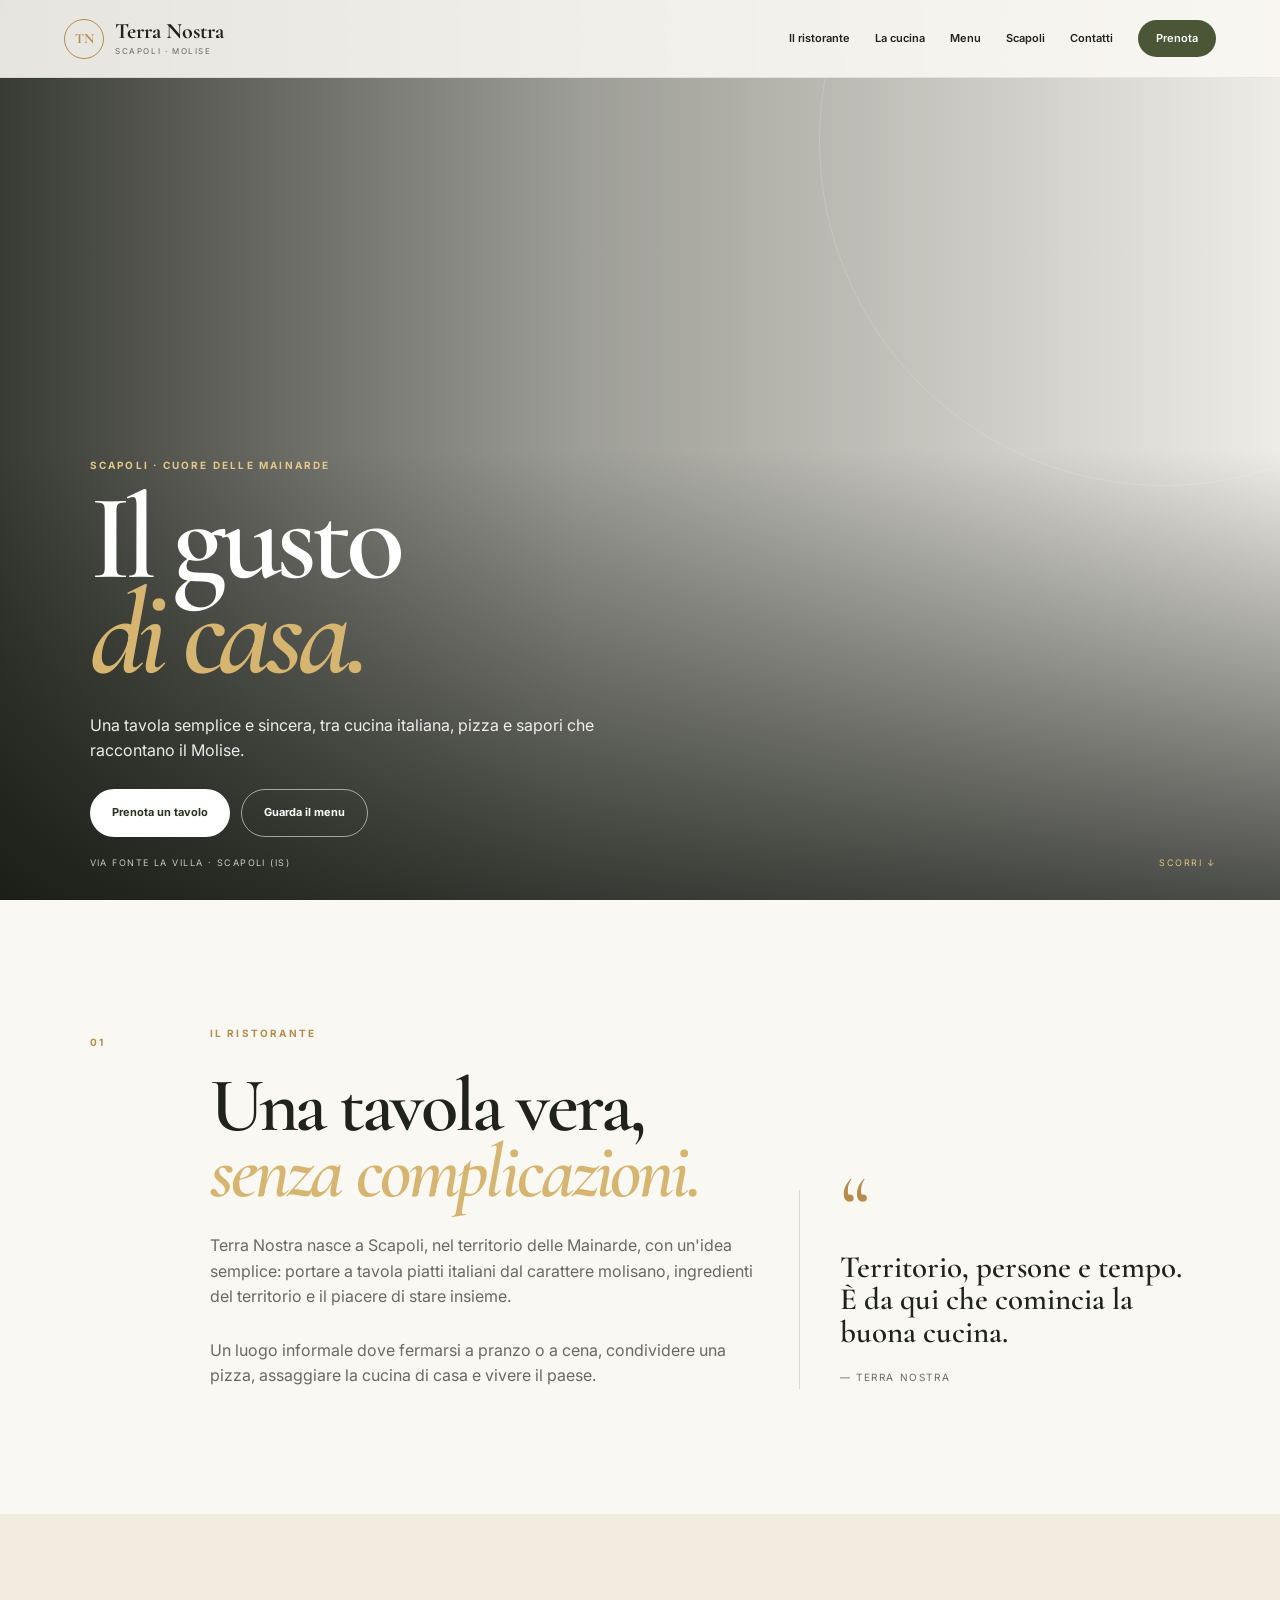
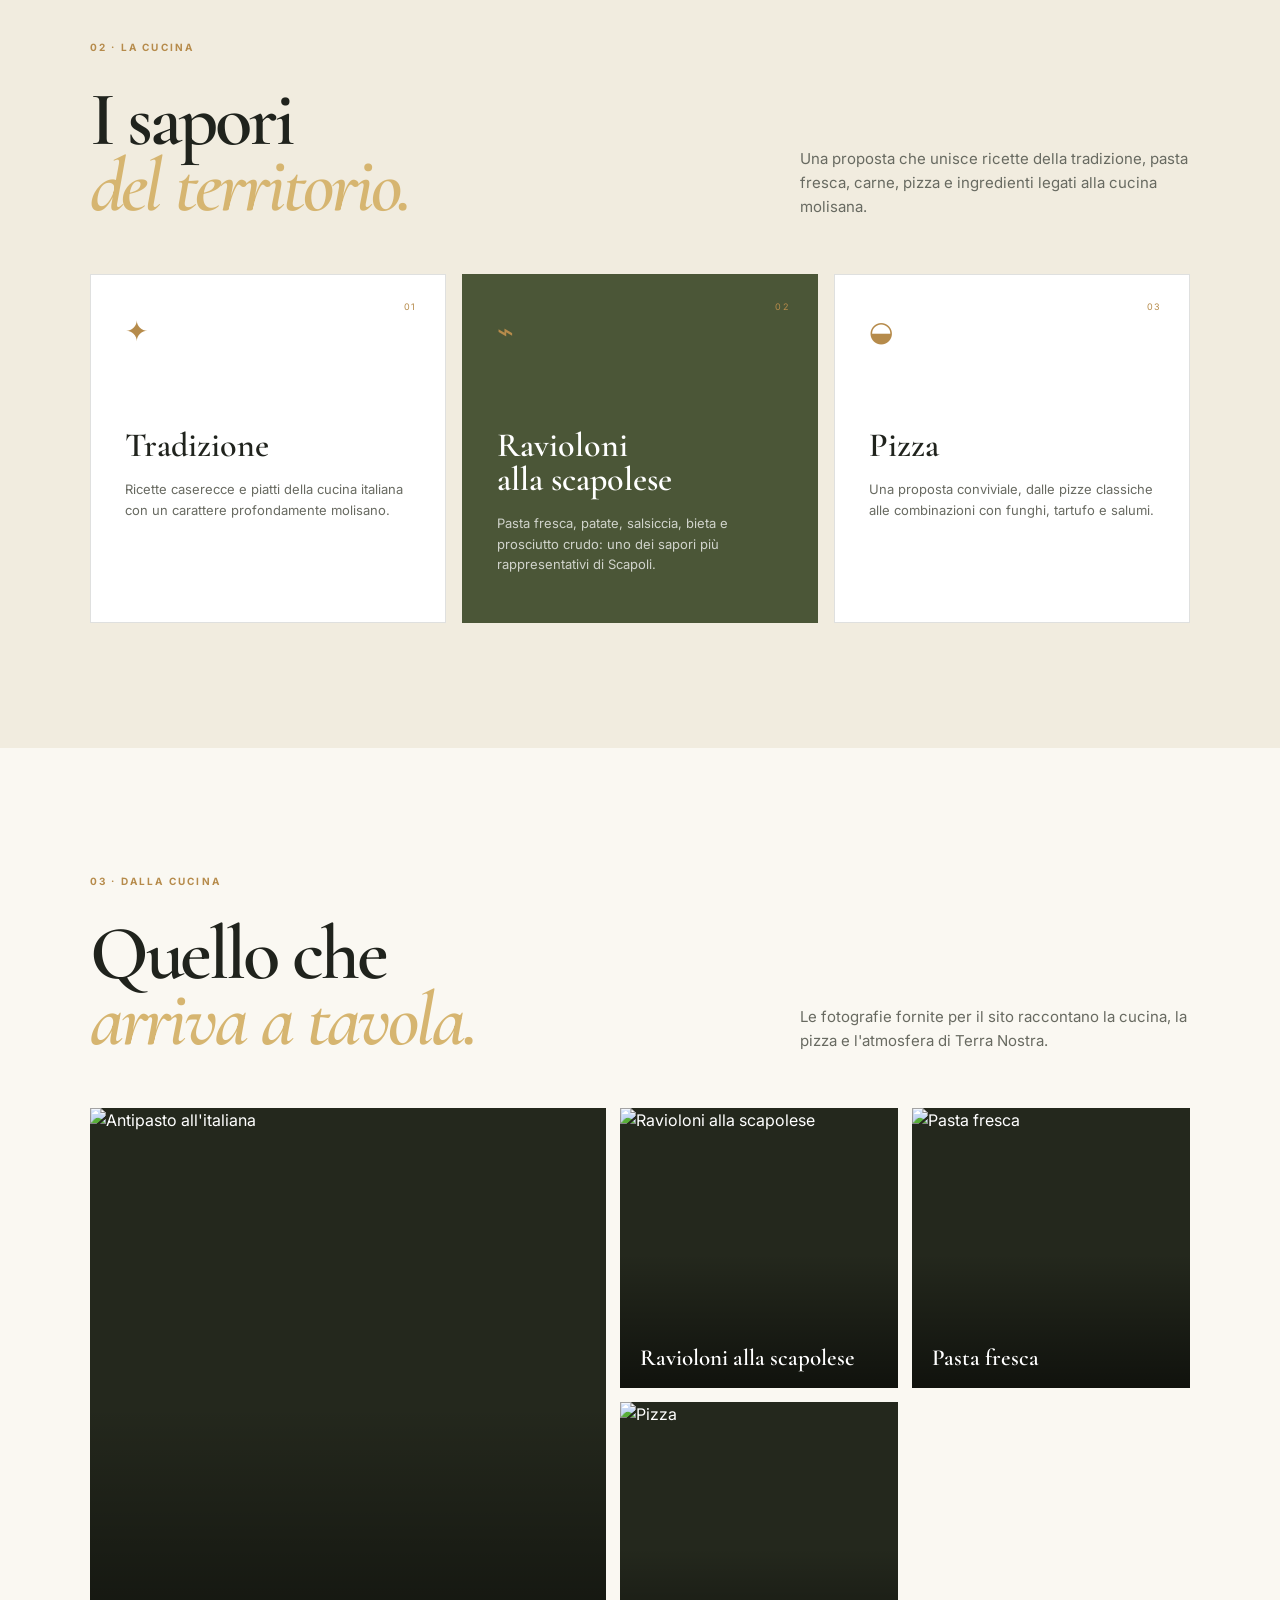
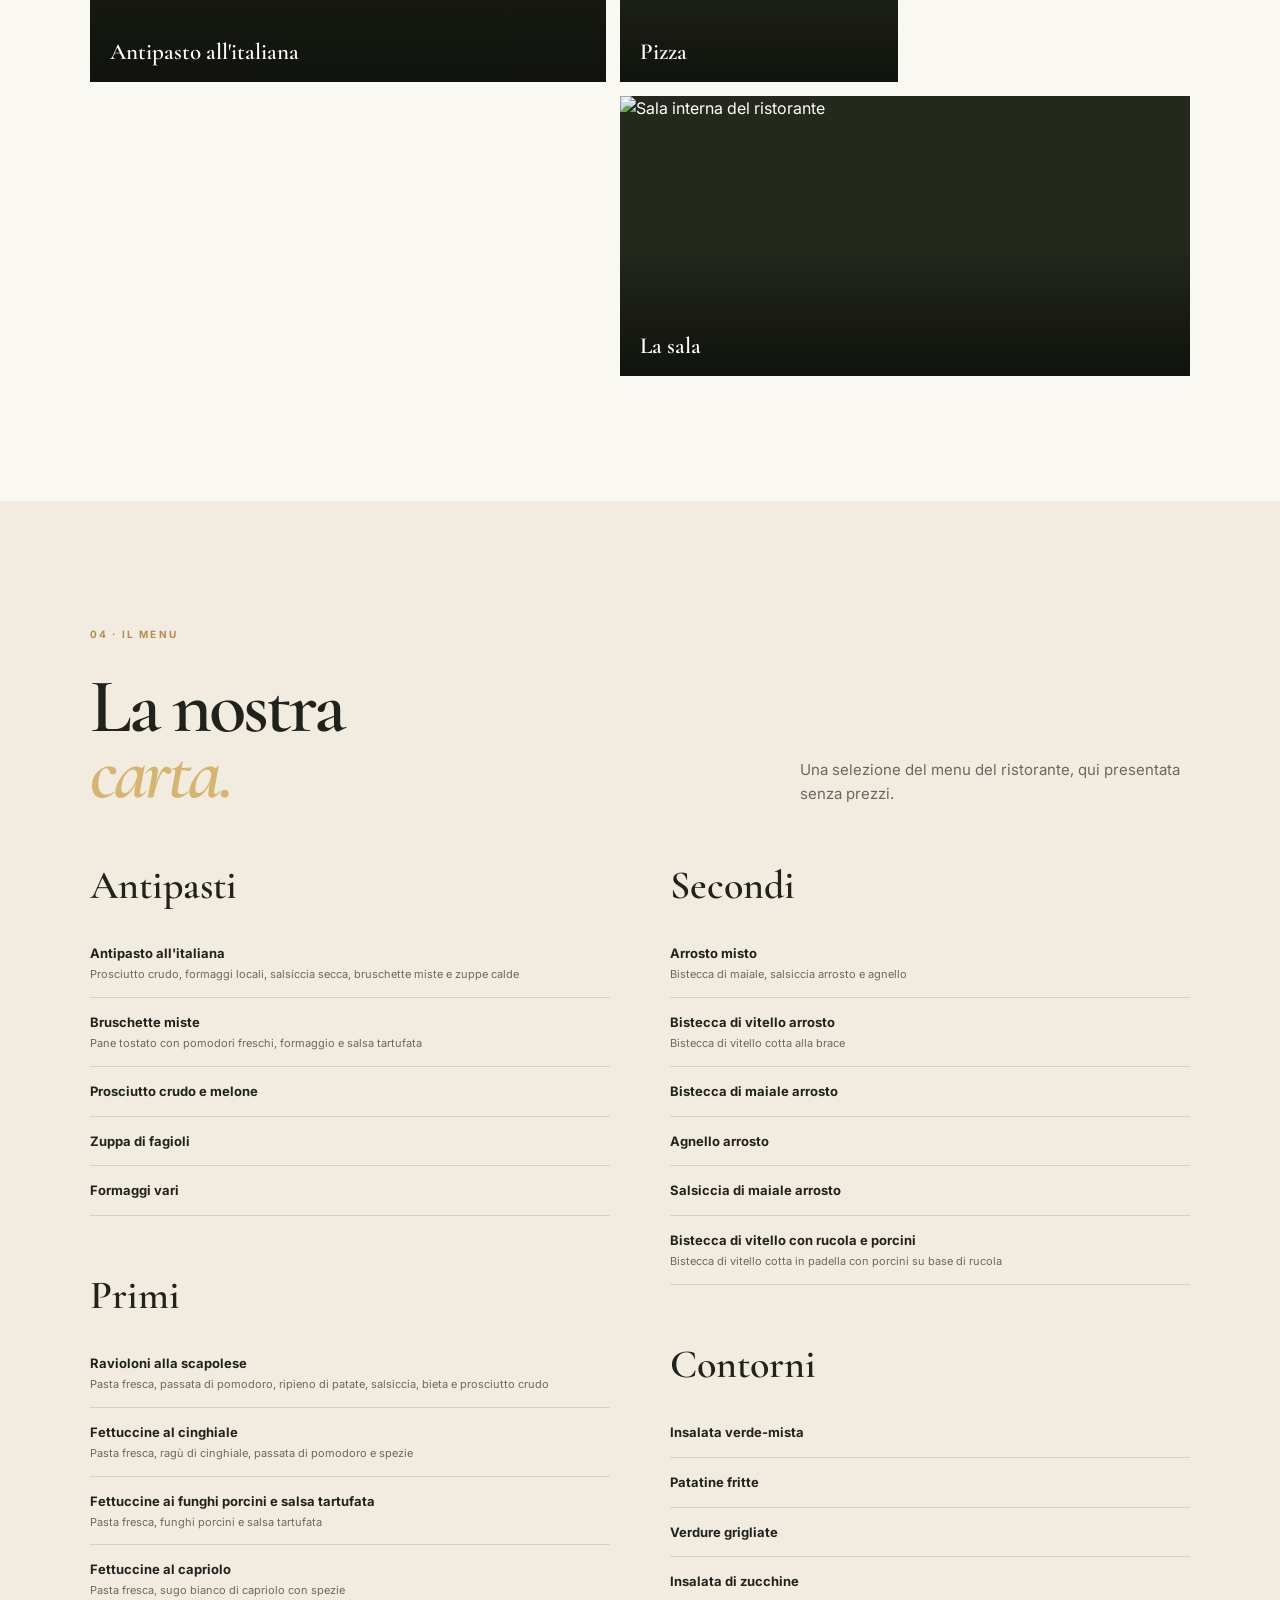
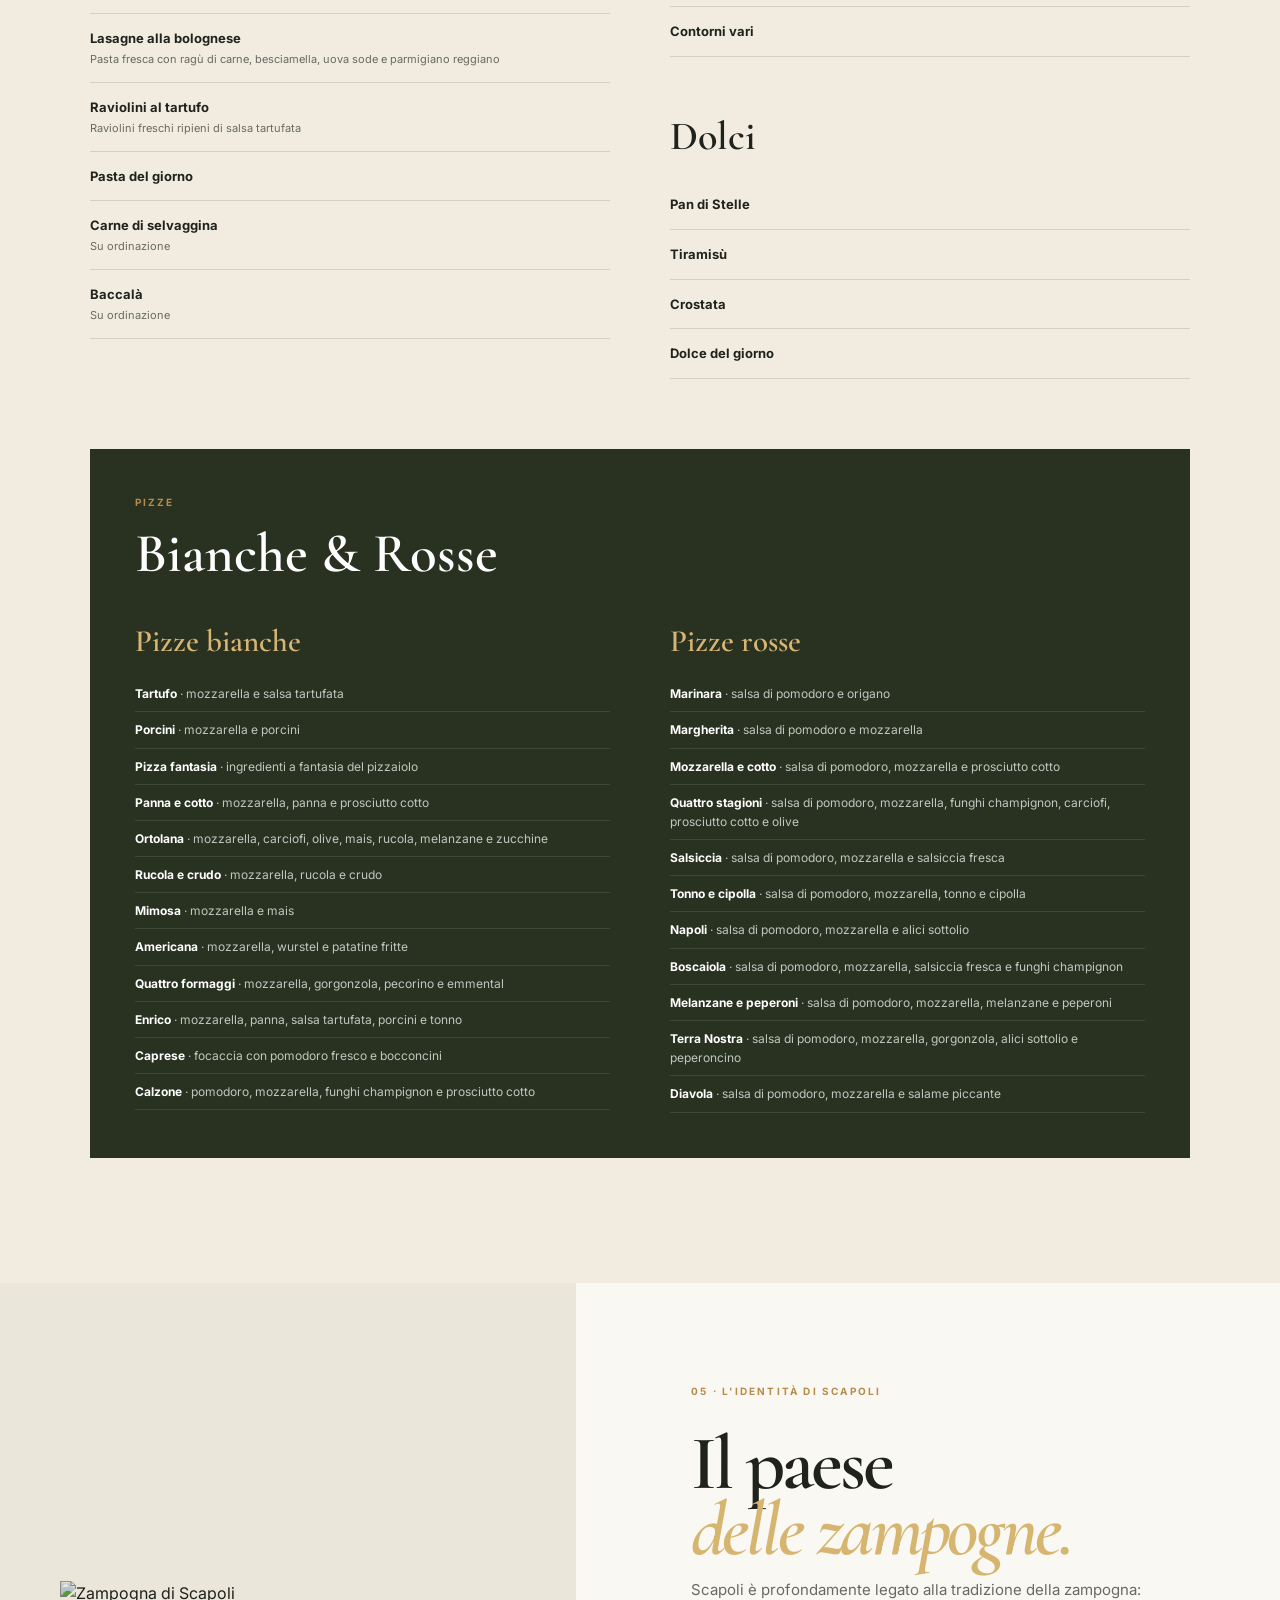
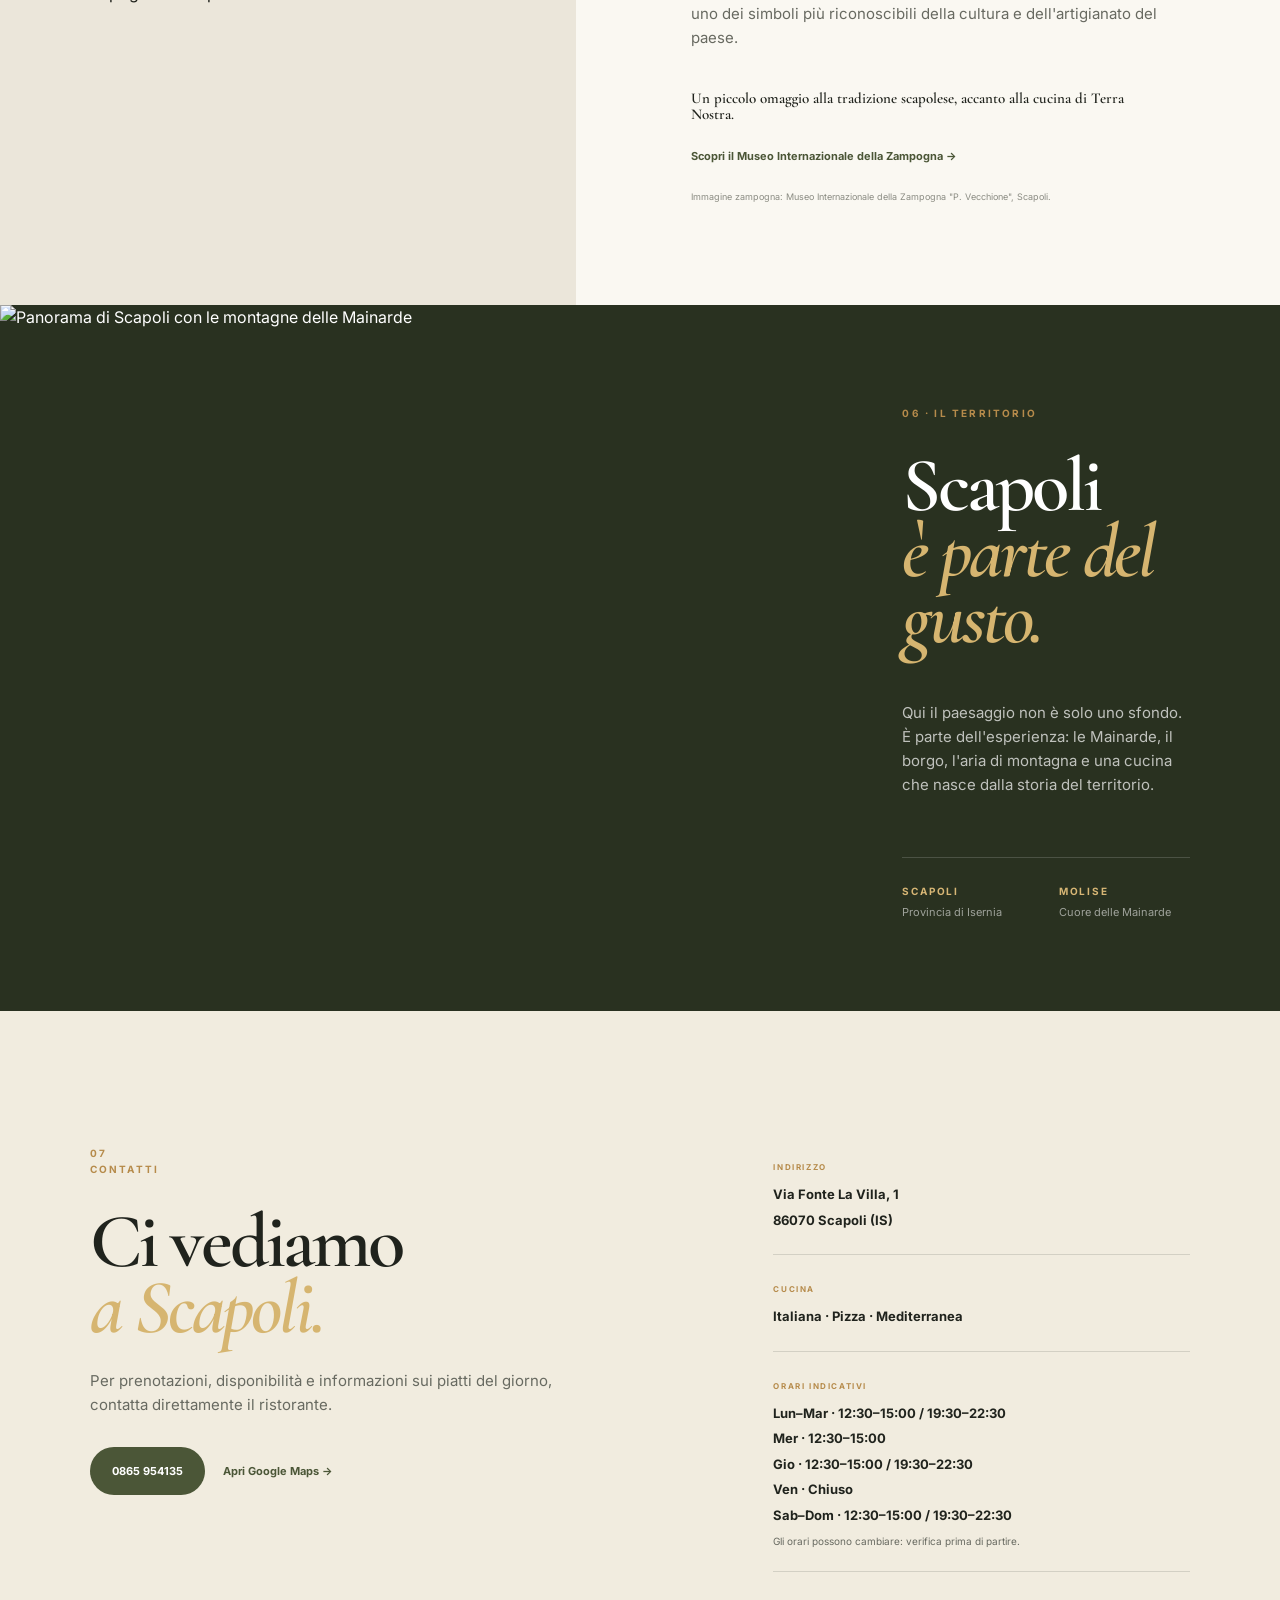
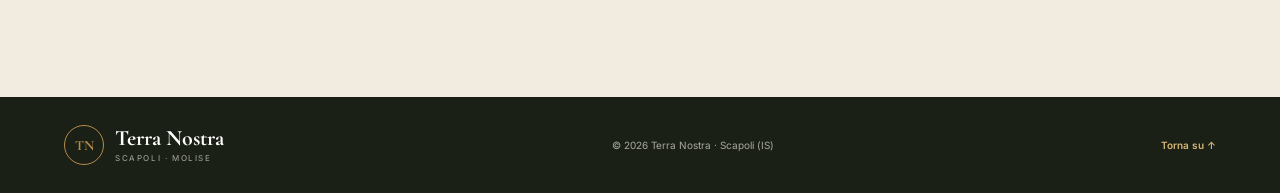
==== index.html @ 90e4d0b8 "Add files via upload" ====
<!doctype html>
<html lang="it">
<head>
  <meta charset="utf-8">
  <meta name="viewport" content="width=device-width, initial-scale=1">
  <meta name="description" content="Terra Nostra — ristorante a Scapoli, nel cuore delle Mainarde. Cucina italiana, pizza e sapori del territorio.">
  <title>Terra Nostra · Scapoli</title>
  <link rel="preconnect" href="https://fonts.googleapis.com">
  <link rel="preconnect" href="https://fonts.gstatic.com" crossorigin>
  <link href="https://fonts.googleapis.com/css2?family=Cormorant+Garamond:ital,wght@0,500;0,600;0,700;1,500;1,600&family=Inter:wght@400;500;600;700&display=swap" rel="stylesheet">
  <link rel="stylesheet" href="styles.css">
</head>
<body>

<header class="header" id="top">
  <a class="logo" href="#top" aria-label="Terra Nostra">
    <span class="logo-symbol">TN</span>
    <span class="logo-text"><strong>Terra Nostra</strong><small>Scapoli · Molise</small></span>
  </a>
  <button class="nav-toggle" aria-label="Apri il menu" aria-expanded="false"><span></span><span></span><span></span></button>
  <nav class="nav">
    <a href="#ristorante">Il ristorante</a>
    <a href="#cucina">La cucina</a>
    <a href="#menu">Menu</a>
    <a href="#territorio">Scapoli</a>
    <a href="#contatti">Contatti</a>
    <a class="nav-button" href="tel:+390865954135">Prenota</a>
  </nav>
</header>

<main>
<section class="hero">
  <img class="hero-image" src="images/scapoli.jpg" alt="Scapoli e le montagne delle Mainarde">
  <div class="hero-shade"></div>
  <div class="hero-lines"></div>
  <div class="hero-content">
    <p class="kicker">SCAPOLI · CUORE DELLE MAINARDE</p>
    <h1>Il gusto<br><em>di casa.</em></h1>
    <p class="hero-description">Una tavola semplice e sincera, tra cucina italiana, pizza e sapori che raccontano il Molise.</p>
    <div class="hero-buttons">
      <a class="button light" href="tel:+390865954135">Prenota un tavolo</a>
      <a class="button outline" href="#menu">Guarda il menu</a>
    </div>
  </div>
  <div class="hero-bottom"><span>Via Fonte La Villa · Scapoli (IS)</span><span class="scroll-note">SCORRI ↓</span></div>
</section>

<section class="intro section" id="ristorante">
  <div class="section-number">01</div>
  <div class="intro-copy">
    <p class="eyebrow">IL RISTORANTE</p>
    <h2>Una tavola vera,<br><em>senza complicazioni.</em></h2>
    <p>Terra Nostra nasce a Scapoli, nel territorio delle Mainarde, con un'idea semplice: portare a tavola piatti italiani dal carattere molisano, ingredienti del territorio e il piacere di stare insieme.</p>
    <p>Un luogo informale dove fermarsi a pranzo o a cena, condividere una pizza, assaggiare la cucina di casa e vivere il paese.</p>
  </div>
  <div class="intro-aside">
    <div class="quote-mark">“</div>
    <p>Territorio, persone e tempo. È da qui che comincia la buona cucina.</p>
    <span>— Terra Nostra</span>
  </div>
</section>

<section class="cuisine section" id="cucina">
  <div class="section-top">
    <div><p class="eyebrow">02 · LA CUCINA</p><h2>I sapori<br><em>del territorio.</em></h2></div>
    <p class="section-lead">Una proposta che unisce ricette della tradizione, pasta fresca, carne, pizza e ingredienti legati alla cucina molisana.</p>
  </div>
  <div class="cards">
    <article class="card"><span class="card-index">01</span><div class="card-icon">✦</div><h3>Tradizione</h3><p>Ricette caserecce e piatti della cucina italiana con un carattere profondamente molisano.</p></article>
    <article class="card featured"><span class="card-index">02</span><div class="card-icon">⌁</div><h3>Ravioloni<br>alla scapolese</h3><p>Pasta fresca, patate, salsiccia, bieta e prosciutto crudo: uno dei sapori più rappresentativi di Scapoli.</p></article>
    <article class="card"><span class="card-index">03</span><div class="card-icon">◒</div><h3>Pizza</h3><p>Una proposta conviviale, dalle pizze classiche alle combinazioni con funghi, tartufo e salumi.</p></article>
  </div>
</section>

<section class="photo-story section">
  <div class="section-top">
    <div><p class="eyebrow">03 · DALLA CUCINA</p><h2>Quello che<br><em>arriva a tavola.</em></h2></div>
    <p class="section-lead">Le fotografie fornite per il sito raccontano la cucina, la pizza e l'atmosfera di Terra Nostra.</p>
  </div>
  <div class="photo-grid">
    <figure class="photo photo-large"><img src="images/antipasto.jpg" alt="Antipasto all'italiana"><figcaption>Antipasto all'italiana</figcaption></figure>
    <figure class="photo"><img src="images/ravioli.jpg" alt="Ravioloni alla scapolese"><figcaption>Ravioloni alla scapolese</figcaption></figure>
    <figure class="photo"><img src="images/pasta.jpg" alt="Pasta fresca"><figcaption>Pasta fresca</figcaption></figure>
    <figure class="photo"><img src="images/pizza.jpg" alt="Pizza"><figcaption>Pizza</figcaption></figure>
    <figure class="photo interior"><img src="images/caption(1).jpg" alt="Sala interna del ristorante"><figcaption>La sala</figcaption></figure>
  </div>
</section>

<section class="menu section" id="menu">
  <div class="section-top">
    <div><p class="eyebrow">04 · IL MENU</p><h2>La nostra<br><em>carta.</em></h2></div>
    <p class="section-lead">Una selezione del menu del ristorante, qui presentata senza prezzi.</p>
  </div>

  <div class="menu-grid">
    <div class="menu-column">
      <div class="menu-category"><h3>Antipasti</h3>
        <div class="item"><b>Antipasto all'italiana</b><span>Prosciutto crudo, formaggi locali, salsiccia secca, bruschette miste e zuppe calde</span></div>
        <div class="item"><b>Bruschette miste</b><span>Pane tostato con pomodori freschi, formaggio e salsa tartufata</span></div>
        <div class="item"><b>Prosciutto crudo e melone</b></div>
        <div class="item"><b>Zuppa di fagioli</b></div>
        <div class="item"><b>Formaggi vari</b></div>
      </div>
      <div class="menu-category"><h3>Primi</h3>
        <div class="item"><b>Ravioloni alla scapolese</b><span>Pasta fresca, passata di pomodoro, ripieno di patate, salsiccia, bieta e prosciutto crudo</span></div>
        <div class="item"><b>Fettuccine al cinghiale</b><span>Pasta fresca, ragù di cinghiale, passata di pomodoro e spezie</span></div>
        <div class="item"><b>Fettuccine ai funghi porcini e salsa tartufata</b><span>Pasta fresca, funghi porcini e salsa tartufata</span></div>
        <div class="item"><b>Fettuccine al capriolo</b><span>Pasta fresca, sugo bianco di capriolo con spezie</span></div>
        <div class="item"><b>Lasagne alla bolognese</b><span>Pasta fresca con ragù di carne, besciamella, uova sode e parmigiano reggiano</span></div>
        <div class="item"><b>Raviolini al tartufo</b><span>Raviolini freschi ripieni di salsa tartufata</span></div>
        <div class="item"><b>Pasta del giorno</b></div>
        <div class="item"><b>Carne di selvaggina</b><span>Su ordinazione</span></div>
        <div class="item"><b>Baccalà</b><span>Su ordinazione</span></div>
      </div>
    </div>

    <div class="menu-column">
      <div class="menu-category"><h3>Secondi</h3>
        <div class="item"><b>Arrosto misto</b><span>Bistecca di maiale, salsiccia arrosto e agnello</span></div>
        <div class="item"><b>Bistecca di vitello arrosto</b><span>Bistecca di vitello cotta alla brace</span></div>
        <div class="item"><b>Bistecca di maiale arrosto</b></div>
        <div class="item"><b>Agnello arrosto</b></div>
        <div class="item"><b>Salsiccia di maiale arrosto</b></div>
        <div class="item"><b>Bistecca di vitello con rucola e porcini</b><span>Bistecca di vitello cotta in padella con porcini su base di rucola</span></div>
      </div>

      <div class="menu-category"><h3>Contorni</h3>
        <div class="item"><b>Insalata verde-mista</b></div>
        <div class="item"><b>Patatine fritte</b></div>
        <div class="item"><b>Verdure grigliate</b></div>
        <div class="item"><b>Insalata di zucchine</b></div>
        <div class="item"><b>Contorni vari</b></div>
      </div>

      <div class="menu-category"><h3>Dolci</h3>
        <div class="item"><b>Pan di Stelle</b></div>
        <div class="item"><b>Tiramisù</b></div>
        <div class="item"><b>Crostata</b></div>
        <div class="item"><b>Dolce del giorno</b></div>
      </div>
    </div>
  </div>

  <div class="pizza-menu">
    <div class="pizza-head"><p class="eyebrow">PIZZE</p><h3>Bianche & Rosse</h3></div>
    <div class="pizza-columns">
      <div>
        <h4>Pizze bianche</h4>
        <p><b>Tartufo</b> · mozzarella e salsa tartufata</p>
        <p><b>Porcini</b> · mozzarella e porcini</p>
        <p><b>Pizza fantasia</b> · ingredienti a fantasia del pizzaiolo</p>
        <p><b>Panna e cotto</b> · mozzarella, panna e prosciutto cotto</p>
        <p><b>Ortolana</b> · mozzarella, carciofi, olive, mais, rucola, melanzane e zucchine</p>
        <p><b>Rucola e crudo</b> · mozzarella, rucola e crudo</p>
        <p><b>Mimosa</b> · mozzarella e mais</p>
        <p><b>Americana</b> · mozzarella, wurstel e patatine fritte</p>
        <p><b>Quattro formaggi</b> · mozzarella, gorgonzola, pecorino e emmental</p>
        <p><b>Enrico</b> · mozzarella, panna, salsa tartufata, porcini e tonno</p>
        <p><b>Caprese</b> · focaccia con pomodoro fresco e bocconcini</p>
        <p><b>Calzone</b> · pomodoro, mozzarella, funghi champignon e prosciutto cotto</p>
      </div>
      <div>
        <h4>Pizze rosse</h4>
        <p><b>Marinara</b> · salsa di pomodoro e origano</p>
        <p><b>Margherita</b> · salsa di pomodoro e mozzarella</p>
        <p><b>Mozzarella e cotto</b> · salsa di pomodoro, mozzarella e prosciutto cotto</p>
        <p><b>Quattro stagioni</b> · salsa di pomodoro, mozzarella, funghi champignon, carciofi, prosciutto cotto e olive</p>
        <p><b>Salsiccia</b> · salsa di pomodoro, mozzarella e salsiccia fresca</p>
        <p><b>Tonno e cipolla</b> · salsa di pomodoro, mozzarella, tonno e cipolla</p>
        <p><b>Napoli</b> · salsa di pomodoro, mozzarella e alici sottolio</p>
        <p><b>Boscaiola</b> · salsa di pomodoro, mozzarella, salsiccia fresca e funghi champignon</p>
        <p><b>Melanzane e peperoni</b> · salsa di pomodoro, mozzarella, melanzane e peperoni</p>
        <p><b>Terra Nostra</b> · salsa di pomodoro, mozzarella, gorgonzola, alici sottolio e peperoncino</p>
        <p><b>Diavola</b> · salsa di pomodoro, mozzarella e salame piccante</p>
      </div>
    </div>
  </div>
</section>

<section class="zampogna">
  <div class="zampogna-image">
    <img src="https://www.museodellazampogna.it/content/images/thumbs/0000218_460.jpg" alt="Zampogna di Scapoli">
  </div>
  <div class="zampogna-copy">
    <p class="eyebrow">05 · L'IDENTITÀ DI SCAPOLI</p>
    <h2>Il paese<br><em>delle zampogne.</em></h2>
    <p>Scapoli è profondamente legato alla tradizione della zampogna: uno dei simboli più riconoscibili della cultura e dell'artigianato del paese.</p>
    <p class="zampogna-note">Un piccolo omaggio alla tradizione scapolese, accanto alla cucina di Terra Nostra.</p>
    <a class="text-button" href="https://www.museodellazampogna.it/it/" target="_blank" rel="noopener">Scopri il Museo Internazionale della Zampogna →</a>
    <small class="credit">Immagine zampogna: Museo Internazionale della Zampogna "P. Vecchione", Scapoli.</small>
  </div>
</section>

<section class="territory" id="territorio">
  <div class="territory-image"><img src="images/scapoli.jpg" alt="Panorama di Scapoli con le montagne delle Mainarde"></div>
  <div class="territory-copy">
    <p class="eyebrow">06 · IL TERRITORIO</p>
    <h2>Scapoli<br><em>è parte del gusto.</em></h2>
    <p>Qui il paesaggio non è solo uno sfondo. È parte dell'esperienza: le Mainarde, il borgo, l'aria di montagna e una cucina che nasce dalla storia del territorio.</p>
    <div class="facts"><div><strong>SCAPOLI</strong><span>Provincia di Isernia</span></div><div><strong>MOLISE</strong><span>Cuore delle Mainarde</span></div></div>
  </div>
</section>

<section class="contact section" id="contatti">
  <div class="section-number">07</div>
  <div class="contact-grid">
    <div>
      <p class="eyebrow">CONTATTI</p>
      <h2>Ci vediamo<br><em>a Scapoli.</em></h2>
      <p class="contact-lead">Per prenotazioni, disponibilità e informazioni sui piatti del giorno, contatta direttamente il ristorante.</p>
      <div class="contact-buttons">
        <a class="button dark" href="tel:+390865954135">0865 954135</a>
        <a class="text-button" target="_blank" rel="noopener" href="https://www.google.com/maps/search/?api=1&query=Terra%20Nostra%20Via%20Fonte%20La%20Villa%201%20Scapoli">Apri Google Maps →</a>
      </div>
    </div>
    <div class="contact-details">
      <div><span>INDIRIZZO</span><strong>Via Fonte La Villa, 1<br>86070 Scapoli (IS)</strong></div>
      <div><span>CUCINA</span><strong>Italiana · Pizza · Mediterranea</strong></div>
      <div><span>ORARI INDICATIVI</span><strong>Lun–Mar · 12:30–15:00 / 19:30–22:30<br>Mer · 12:30–15:00<br>Gio · 12:30–15:00 / 19:30–22:30<br>Ven · Chiuso<br>Sab–Dom · 12:30–15:00 / 19:30–22:30</strong><small>Gli orari possono cambiare: verifica prima di partire.</small></div>
    </div>
  </div>
</section>
</main>

<footer class="footer">
  <a class="logo footer-logo" href="#top"><span class="logo-symbol">TN</span><span class="logo-text"><strong>Terra Nostra</strong><small>Scapoli · Molise</small></span></a>
  <p>© <span id="year"></span> Terra Nostra · Scapoli (IS)</p>
  <a href="#top">Torna su ↑</a>
</footer>
<script src="script.js"></script>
</body>
</html>
---- styles.css ----
:root{--ink:#20231d;--muted:#686a61;--paper:#faf8f2;--cream:#f1ecdf;--olive:#4b5637;--olive-dark:#293120;--gold:#b68b4b;--line:rgba(32,35,29,.14);--serif:'Cormorant Garamond',Georgia,serif;--sans:'Inter',Arial,sans-serif}
*{box-sizing:border-box}html{scroll-behavior:smooth}body{margin:0;background:var(--paper);color:var(--ink);font-family:var(--sans);line-height:1.6}a{color:inherit;text-decoration:none}
.header{position:fixed;z-index:50;top:0;left:0;right:0;height:78px;padding:0 5vw;display:flex;align-items:center;justify-content:space-between;background:rgba(250,248,242,.9);backdrop-filter:blur(18px);border-bottom:1px solid rgba(32,35,29,.08)}
.logo{display:flex;align-items:center;gap:11px}.logo-symbol{width:40px;height:40px;border:1px solid var(--gold);border-radius:50%;display:grid;place-items:center;font:700 14px var(--serif);color:var(--gold)}.logo-text strong{display:block;font:700 22px/1 var(--serif)}.logo-text small{display:block;margin-top:3px;font-size:8px;letter-spacing:.2em;text-transform:uppercase;color:var(--muted)}
.nav{display:flex;align-items:center;gap:25px;font-size:11px;font-weight:600}.nav a:not(.nav-button):hover{color:var(--gold)}.nav-button{padding:10px 18px;background:var(--olive);color:white;border-radius:999px}.nav-toggle{display:none;border:0;background:none;padding:5px}.nav-toggle span{display:block;width:25px;height:2px;background:var(--ink);margin:5px}
.hero{height:100vh;min-height:680px;position:relative;overflow:hidden;color:#fff;display:flex;align-items:flex-end;padding:0 7vw 7vh}.hero-image{position:absolute;inset:0;width:100%;height:100%;object-fit:cover;object-position:center}.hero-shade{position:absolute;inset:0;background:linear-gradient(90deg,rgba(17,21,13,.83),rgba(17,21,13,.4) 45%,rgba(17,21,13,.05)),linear-gradient(0deg,rgba(10,13,9,.72),transparent 50%)}.hero-lines{position:absolute;width:54vw;height:54vw;right:-18vw;top:-16vw;border:1px solid rgba(255,255,255,.16);border-radius:50%}.hero-content{position:relative;z-index:2;max-width:850px}.kicker,.eyebrow{font-size:10px;font-weight:700;letter-spacing:.22em}.kicker{color:#e5c78a;margin:0 0 19px}.hero h1{font:600 clamp(72px,9.5vw,136px)/.78 var(--serif);letter-spacing:-.05em;margin:0}.hero h1 em,h2 em{color:#d6b570;font-style:italic}.hero-description{max-width:540px;font-size:16px;margin:31px 0 25px;color:rgba(255,255,255,.9)}.hero-buttons{display:flex;gap:11px;flex-wrap:wrap}.button{min-height:48px;padding:0 22px;border-radius:999px;display:inline-flex;align-items:center;justify-content:center;font-size:11px;font-weight:700}.button.light{background:#fff;color:var(--olive-dark)}.button.outline{border:1px solid rgba(255,255,255,.55);color:#fff}.hero-bottom{position:absolute;z-index:3;right:5vw;bottom:30px;left:7vw;display:flex;justify-content:space-between;font-size:9px;letter-spacing:.16em;text-transform:uppercase;color:rgba(255,255,255,.75)}.scroll-note{color:#e1c37d}
.section{padding:125px 7vw}.intro{display:grid;grid-template-columns:90px 1fr .7fr;gap:30px}.section-number{font-size:10px;color:var(--gold);font-weight:700;letter-spacing:.2em;padding-top:9px}.eyebrow{color:var(--gold);margin:0 0 32px}h2{font:600 clamp(52px,6vw,88px)/.86 var(--serif);letter-spacing:-.04em;margin:0}.intro-copy>p:not(.eyebrow){max-width:610px;color:var(--muted);font-size:16px;margin:28px 0 0}.intro-aside{align-self:end;padding-left:40px;border-left:1px solid var(--line)}.quote-mark{font:90px/.4 var(--serif);color:var(--gold)}.intro-aside p{font:600 31px/1.05 var(--serif);margin:25px 0 15px}.intro-aside span{font-size:10px;letter-spacing:.16em;text-transform:uppercase;color:var(--muted)}
.cuisine,.menu{background:var(--cream)}.section-top{display:flex;align-items:end;justify-content:space-between;gap:50px;margin-bottom:55px}.section-lead{max-width:390px;color:var(--muted);font-size:15px;margin:0}.cards{display:grid;grid-template-columns:repeat(3,1fr);gap:16px}.card{position:relative;min-height:345px;padding:34px;background:#fff;border:1px solid var(--line)}.card.featured{background:var(--olive);color:#fff;border-color:var(--olive)}.card-index{position:absolute;top:25px;right:28px;font-size:9px;letter-spacing:.16em;color:var(--gold)}.card-icon{font-size:28px;color:var(--gold);margin-bottom:75px}.card h3{font:600 34px/1 var(--serif);margin:0 0 16px}.card p{font-size:13px;color:var(--muted);max-width:330px}.card.featured p{color:rgba(255,255,255,.74)}
.photo-story{background:var(--paper)}.photo-grid{display:grid;grid-template-columns:1.3fr .7fr .7fr;grid-auto-rows:280px;gap:14px}.photo{margin:0;position:relative;overflow:hidden;background:#24281d;color:#fff}.photo img{width:100%;height:100%;display:block;object-fit:cover;transition:transform .5s ease}.photo:hover img{transform:scale(1.035)}.photo:after{content:"";position:absolute;inset:0;background:linear-gradient(0deg,rgba(0,0,0,.55),transparent 48%)}.photo figcaption{position:absolute;z-index:2;left:20px;bottom:16px;font:600 23px var(--serif)}.photo-large{grid-row:span 2}.interior{grid-column:2/4}
.menu-grid{display:grid;grid-template-columns:1fr 1fr;gap:60px}.menu-category{margin-bottom:55px}.menu-category h3,.pizza-head h3{font:600 40px var(--serif);margin:0 0 20px}.item{padding:14px 0;border-bottom:1px solid var(--line)}.item b{display:block;font-size:13px}.item span{display:block;color:var(--muted);font-size:11px;line-height:1.45;margin-top:3px}.pizza-menu{margin-top:15px;padding:45px;background:var(--olive-dark);color:#fff}.pizza-head{margin-bottom:35px}.pizza-head .eyebrow{margin-bottom:10px}.pizza-head h3{font-size:55px}.pizza-columns{display:grid;grid-template-columns:1fr 1fr;gap:60px}.pizza-columns h4{font:600 31px var(--serif);color:#d7b675;margin:0 0 16px}.pizza-columns p{font-size:12px;color:rgba(255,255,255,.72);margin:0;padding:8px 0;border-bottom:1px solid rgba(255,255,255,.1)}.pizza-columns p b{color:#fff}
.zampogna{display:grid;grid-template-columns:.9fr 1.1fr;background:var(--paper)}.zampogna-image{min-height:620px;background:#ebe6da;display:grid;place-items:center;padding:60px}.zampogna-image img{width:min(100%,520px);max-height:540px;object-fit:contain;mix-blend-mode:multiply}.zampogna-copy{padding:100px 9vw;display:flex;flex-direction:column;justify-content:center}.zampogna-copy>p:not(.eyebrow){max-width:520px;color:var(--muted);font-size:15px}.zampogna-note{font:600 28px/1.1 var(--serif);color:var(--ink)!important;margin:25px 0}.text-button{font-size:11px;font-weight:700;color:var(--olive)}.credit{margin-top:25px;color:#8a8b82;font-size:9px;max-width:430px}
.territory{display:grid;grid-template-columns:1.25fr .75fr;min-height:650px;background:var(--olive-dark);color:#fff}.territory-image{min-height:650px;overflow:hidden}.territory-image img{width:100%;height:100%;object-fit:cover}.territory-copy{padding:100px 7vw 90px 8vw;display:flex;flex-direction:column;justify-content:center}.territory-copy h2{margin-bottom:35px}.territory-copy>p:not(.eyebrow){color:rgba(255,255,255,.7);max-width:470px;font-size:15px}.facts{display:grid;grid-template-columns:1fr 1fr;gap:25px;margin-top:45px;padding-top:25px;border-top:1px solid rgba(255,255,255,.16)}.facts strong{display:block;color:#d7b675;font-size:10px;letter-spacing:.18em}.facts span{display:block;margin-top:5px;font-size:11px;color:rgba(255,255,255,.55)}
.contact{background:var(--cream)}.contact-grid{display:grid;grid-template-columns:1fr .75fr;gap:10vw}.contact h2{margin-bottom:28px}.contact-lead{max-width:520px;color:var(--muted);font-size:15px}.contact-buttons{display:flex;align-items:center;gap:18px;margin-top:30px;flex-wrap:wrap}.button.dark{background:var(--olive);color:#fff}.contact-details{display:grid;gap:28px}.contact-details>div{padding-bottom:22px;border-bottom:1px solid var(--line)}.contact-details span{display:block;color:var(--gold);font-size:8px;font-weight:700;letter-spacing:.2em;margin-bottom:7px}.contact-details strong{font-size:13px}.contact-details small{display:block;color:var(--muted);font-size:10px;margin-top:6px}
.footer{padding:28px 5vw;background:#1b2017;color:#e9e4d7;display:flex;align-items:center;justify-content:space-between;font-size:10px}.footer .logo-text strong{color:#fff}.footer .logo-text small{color:#aaa99d}.footer>p{color:#aaa99d}.footer>a:last-child{color:#d7b675;font-weight:600}
@media(max-width:900px){.nav{gap:16px}.intro{grid-template-columns:55px 1fr}.intro-aside{grid-column:2;margin-top:25px}.cards{grid-template-columns:1fr}.menu-grid,.pizza-columns{grid-template-columns:1fr;gap:10px}.zampogna{grid-template-columns:1fr}.zampogna-image{min-height:420px}.territory{grid-template-columns:1fr}.territory-image{min-height:450px}.contact-grid{grid-template-columns:1fr;gap:60px}}
@media(max-width:700px){.header{height:70px}.nav-toggle{display:block}.nav{display:none;position:absolute;top:70px;left:0;right:0;padding:20px 6vw;background:var(--paper);border-bottom:1px solid var(--line);flex-direction:column;align-items:flex-start}.nav.open{display:flex}.hero{min-height:720px;padding:0 6vw 60px}.hero-image{object-position:58% center}.hero h1{font-size:72px}.hero-description{font-size:14px}.hero-bottom{left:6vw;right:6vw}.scroll-note{display:none}.section{padding:85px 6vw}.intro{grid-template-columns:1fr}.section-number{display:none}.intro-aside{grid-column:auto;padding-left:25px}.section-top{display:block}.section-lead{margin-top:25px}.photo-grid{grid-template-columns:1fr 1fr;grid-auto-rows:220px}.photo-large{grid-column:1/3;grid-row:span 1}.interior{grid-column:1/3}.pizza-menu{padding:30px 22px}.pizza-head h3{font-size:45px}.zampogna-copy{padding:75px 6vw}.territory-copy{padding:75px 6vw}.footer{flex-direction:column;gap:18px;text-align:center}}
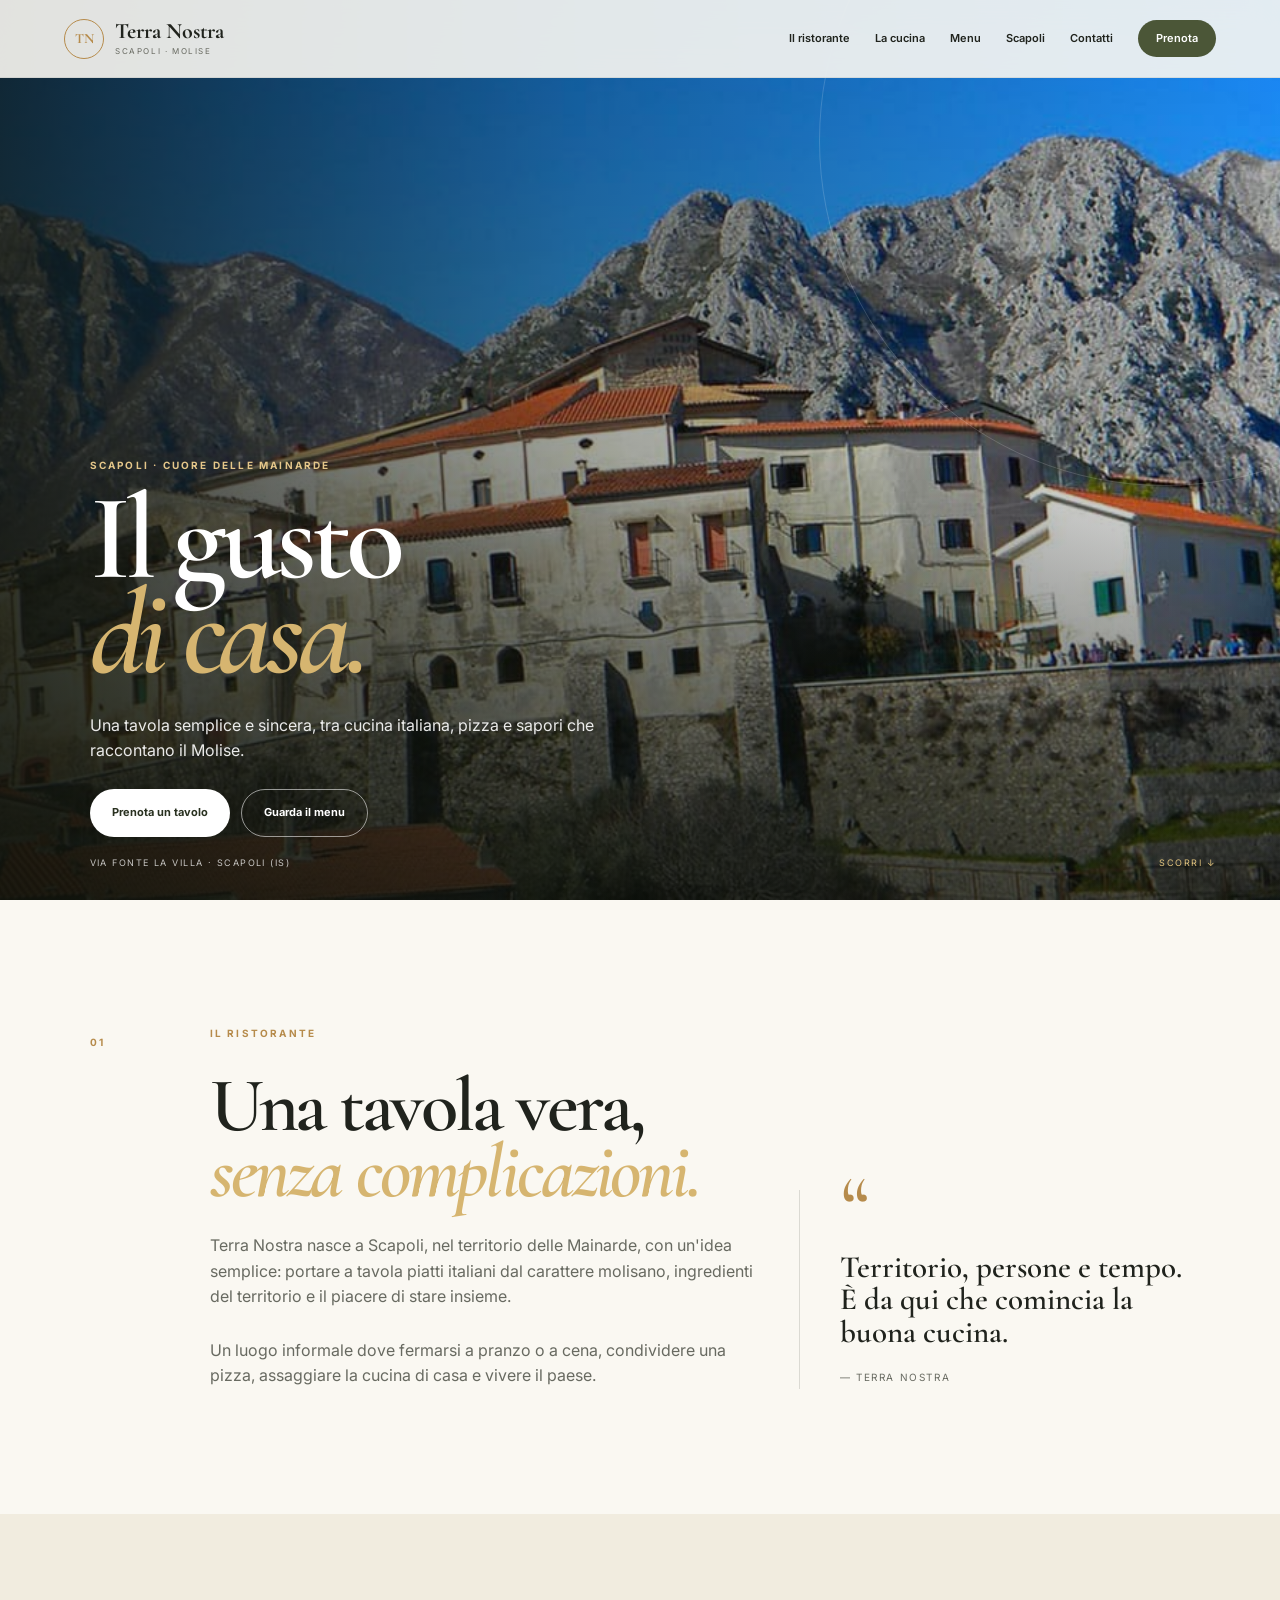
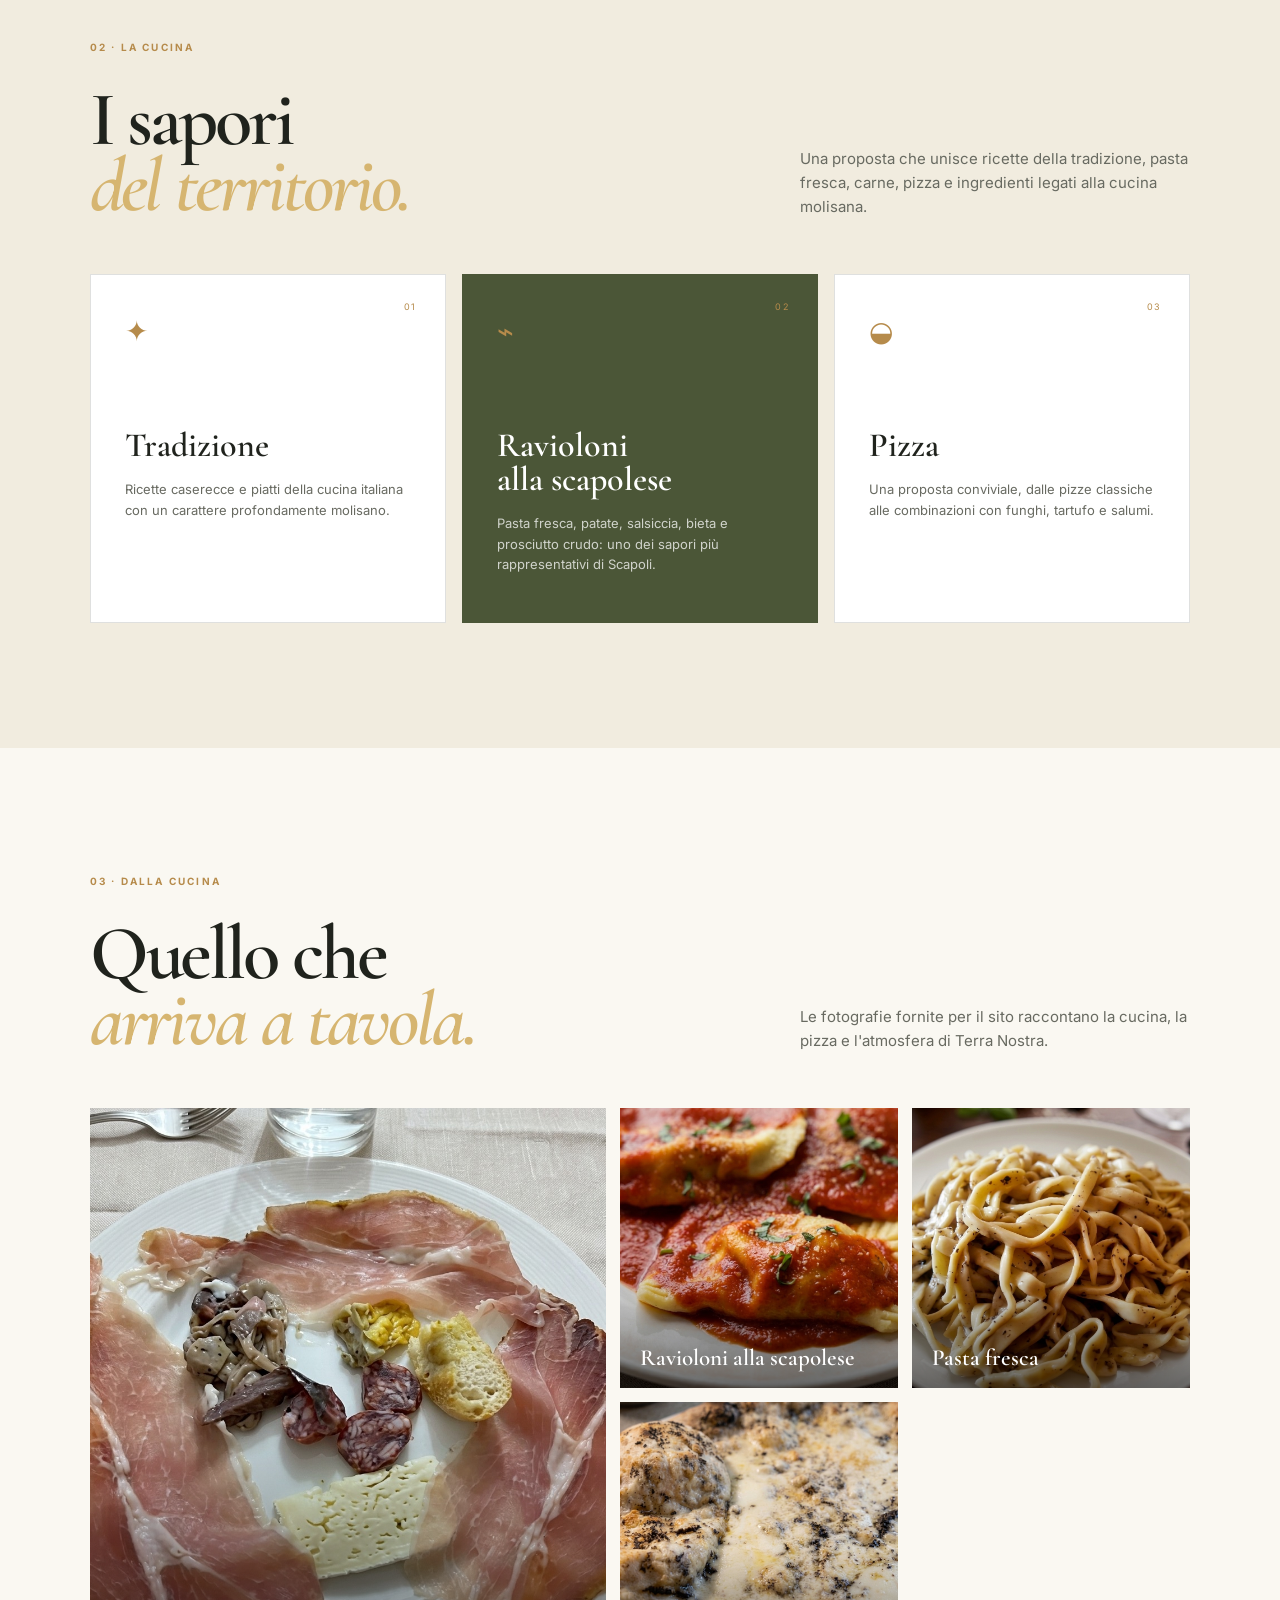
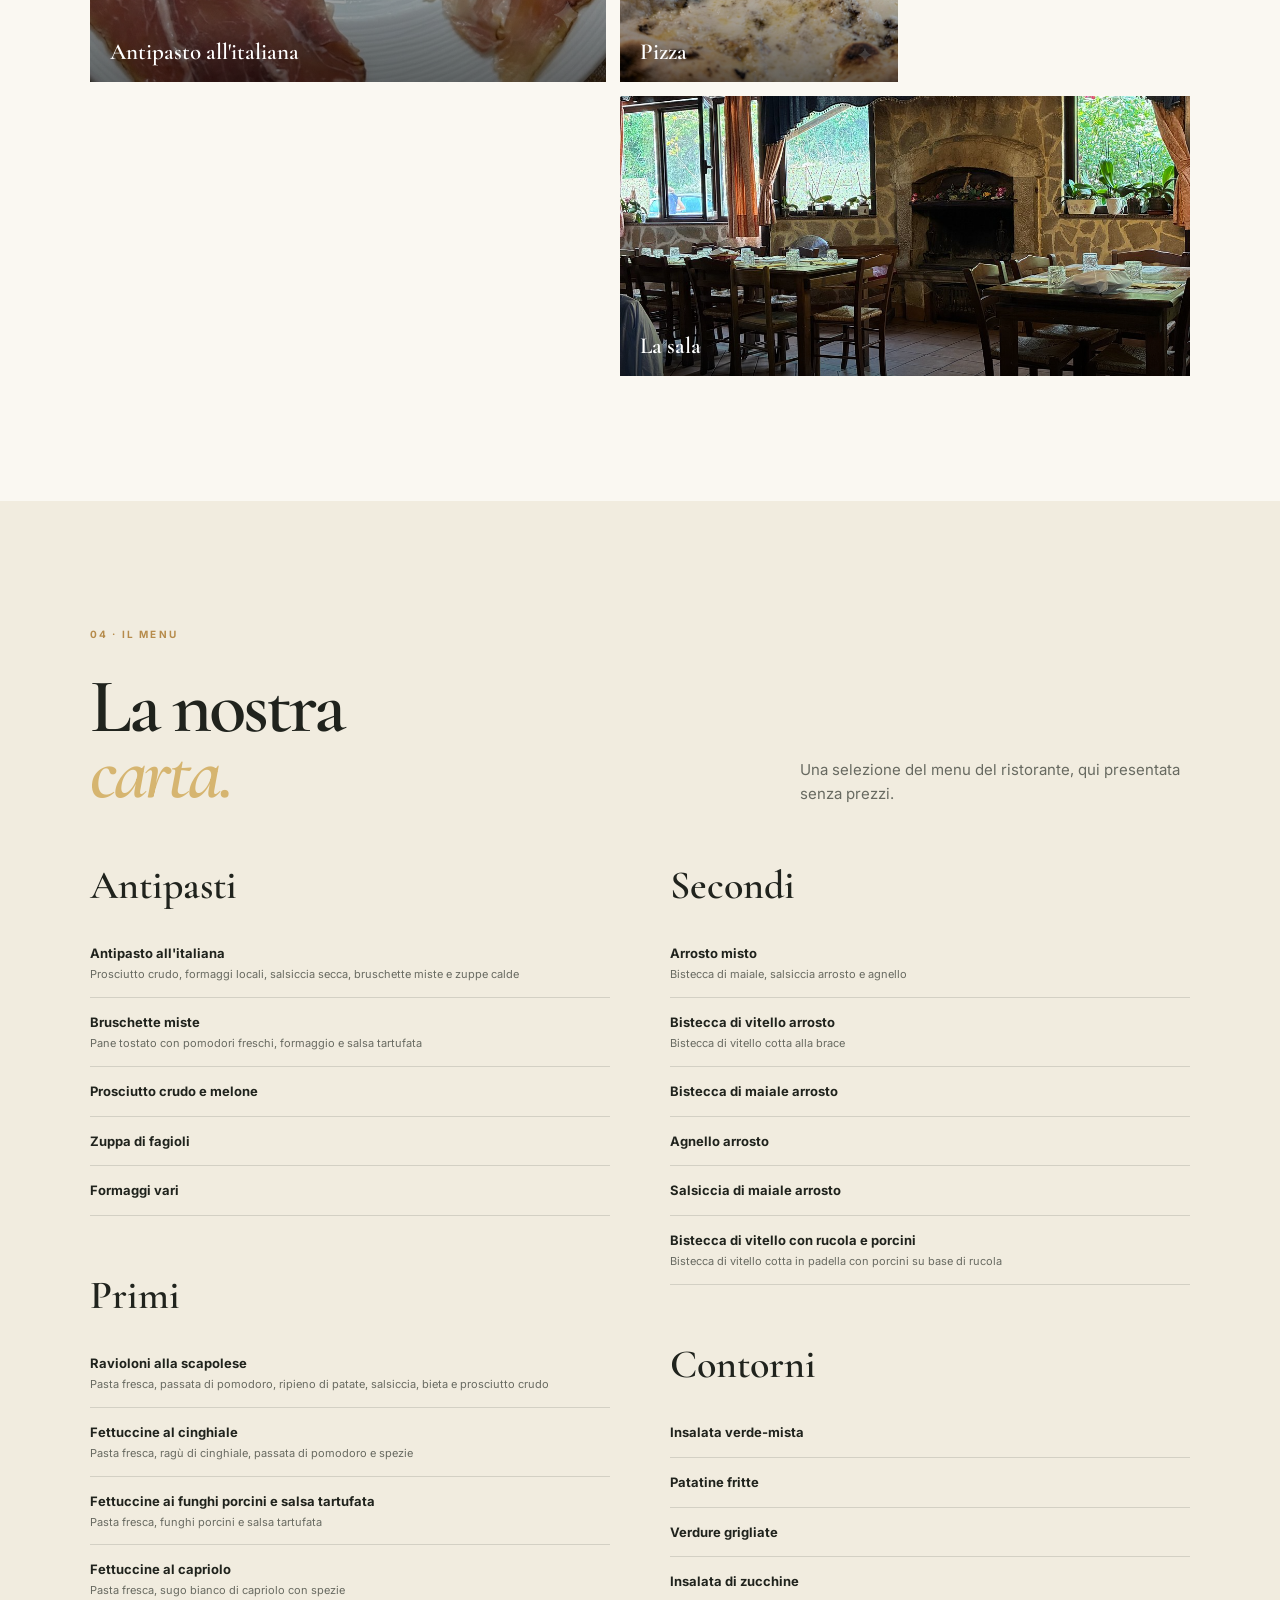
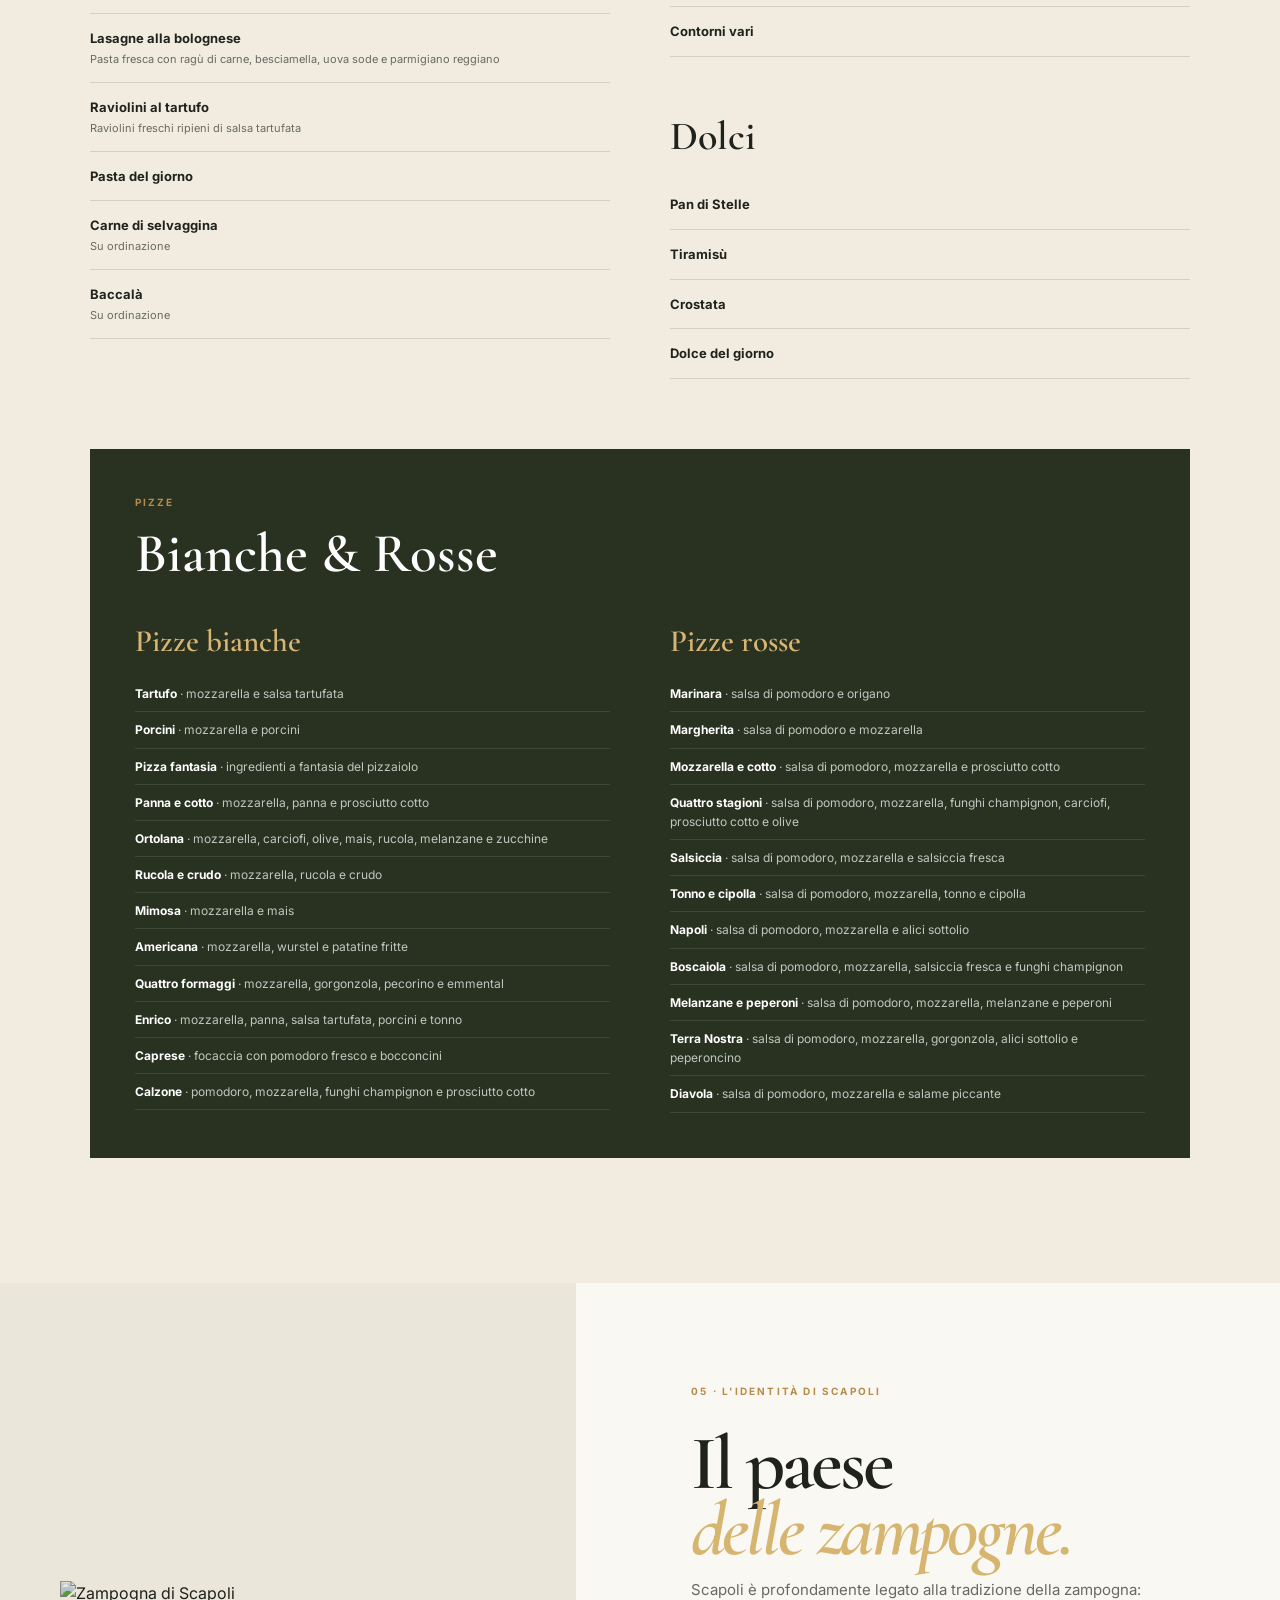
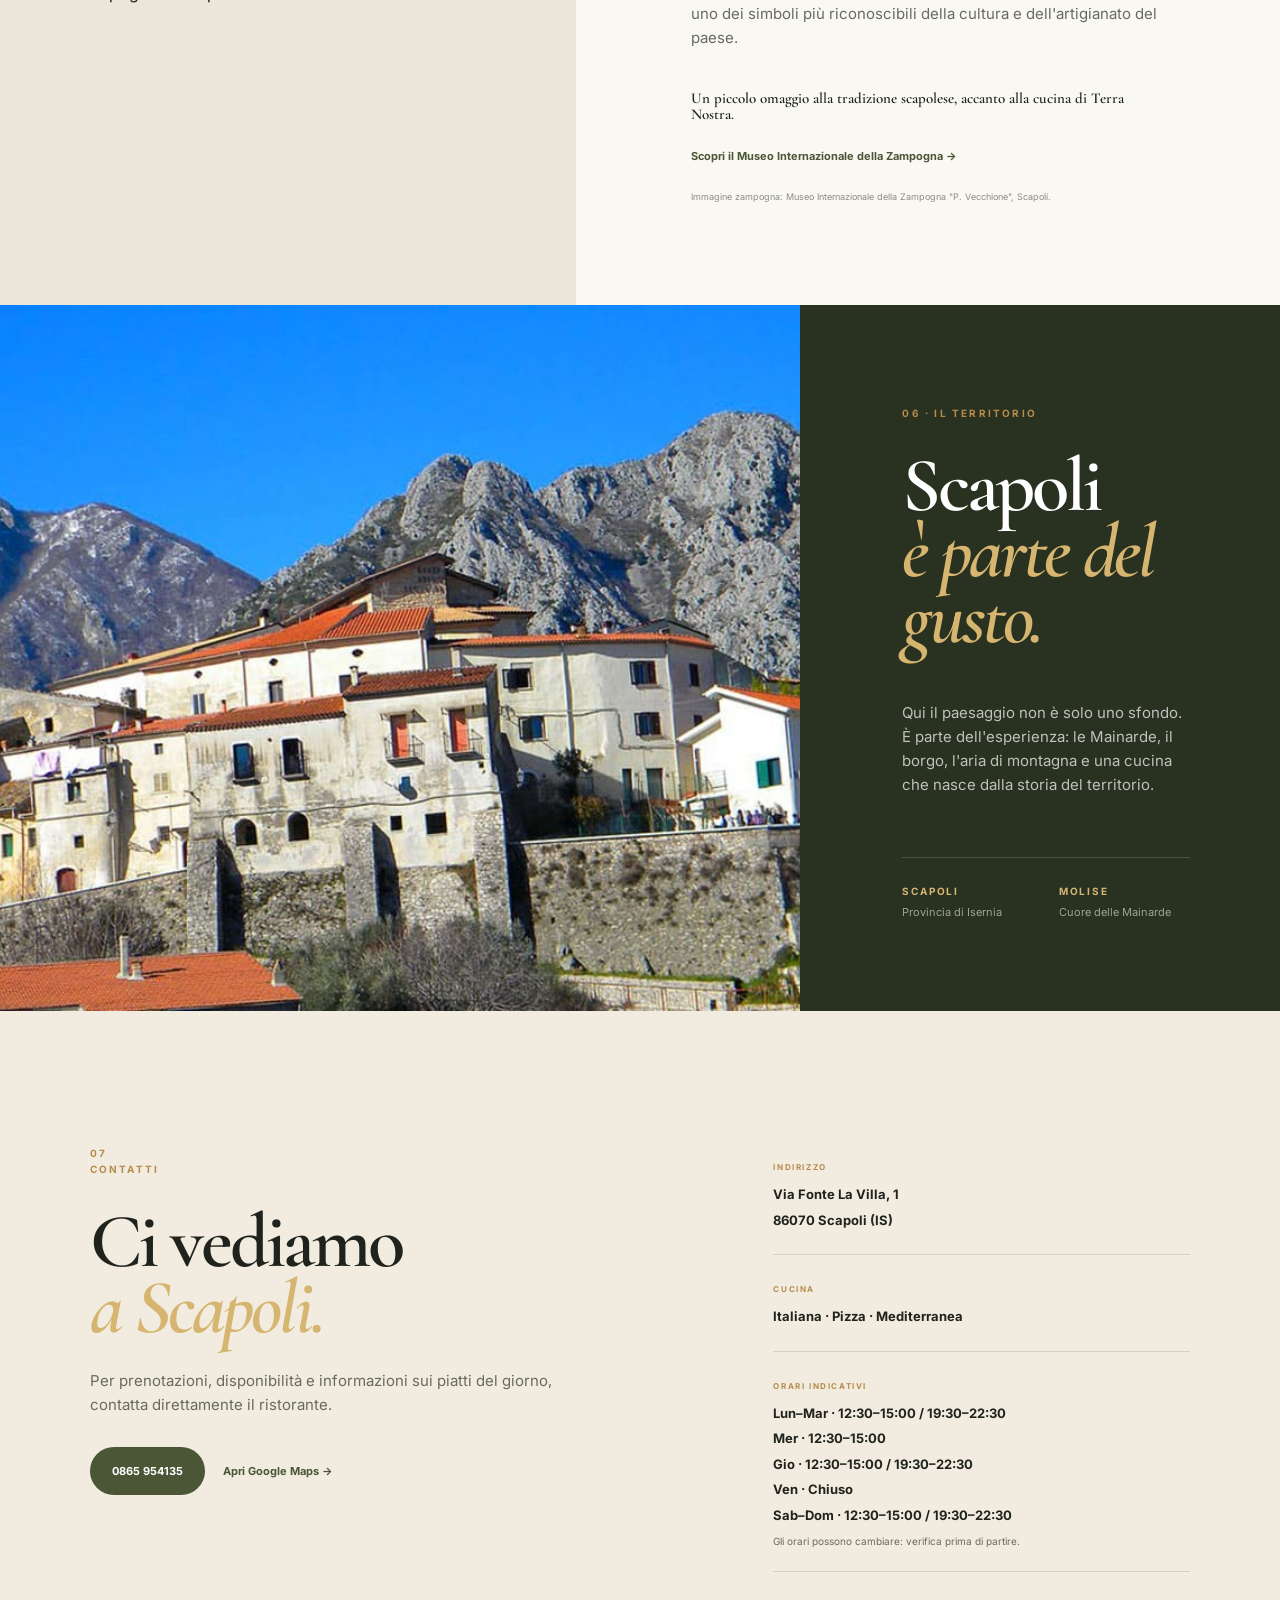
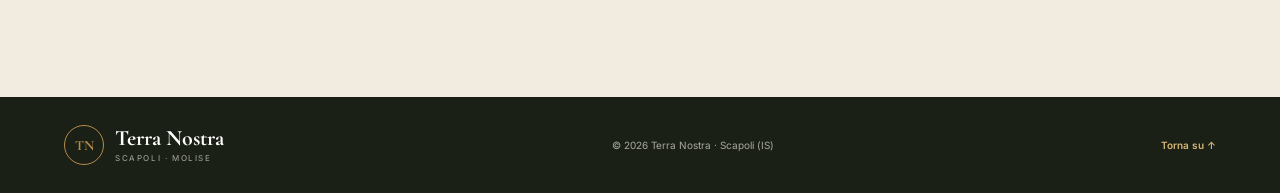
==== commit b715976b: "Update index.html" ====
--- a/index.html
+++ b/index.html
@@ -30,7 +30,7 @@
 
 <main>
 <section class="hero">
-  <img class="hero-image" src="images/scapoli.jpg" alt="Scapoli e le montagne delle Mainarde">
+  <img class="hero-image" src="scapoli.jpg" alt="Scapoli e le montagne delle Mainarde">
   <div class="hero-shade"></div>
   <div class="hero-lines"></div>
   <div class="hero-content">
@@ -78,11 +78,11 @@
     <p class="section-lead">Le fotografie fornite per il sito raccontano la cucina, la pizza e l'atmosfera di Terra Nostra.</p>
   </div>
   <div class="photo-grid">
-    <figure class="photo photo-large"><img src="images/antipasto.jpg" alt="Antipasto all'italiana"><figcaption>Antipasto all'italiana</figcaption></figure>
-    <figure class="photo"><img src="images/ravioli.jpg" alt="Ravioloni alla scapolese"><figcaption>Ravioloni alla scapolese</figcaption></figure>
-    <figure class="photo"><img src="images/pasta.jpg" alt="Pasta fresca"><figcaption>Pasta fresca</figcaption></figure>
-    <figure class="photo"><img src="images/pizza.jpg" alt="Pizza"><figcaption>Pizza</figcaption></figure>
-    <figure class="photo interior"><img src="images/caption(1).jpg" alt="Sala interna del ristorante"><figcaption>La sala</figcaption></figure>
+    <figure class="photo photo-large"><img src="antipasto.jpg" alt="Antipasto all'italiana"><figcaption>Antipasto all'italiana</figcaption></figure>
+    <figure class="photo"><img src="ravioli.jpg" alt="Ravioloni alla scapolese"><figcaption>Ravioloni alla scapolese</figcaption></figure>
+    <figure class="photo"><img src="pasta.jpg" alt="Pasta fresca"><figcaption>Pasta fresca</figcaption></figure>
+    <figure class="photo"><img src="pizza.jpg" alt="Pizza"><figcaption>Pizza</figcaption></figure>
+    <figure class="photo interior"><img src="caption(1).jpg" alt="Sala interna del ristorante"><figcaption>La sala</figcaption></figure>
   </div>
 </section>
 
@@ -192,7 +192,7 @@
 </section>
 
 <section class="territory" id="territorio">
-  <div class="territory-image"><img src="images/scapoli.jpg" alt="Panorama di Scapoli con le montagne delle Mainarde"></div>
+  <div class="territory-image"><img src="scapoli.jpg" alt="Panorama di Scapoli con le montagne delle Mainarde"></div>
   <div class="territory-copy">
     <p class="eyebrow">06 · IL TERRITORIO</p>
     <h2>Scapoli<br><em>è parte del gusto.</em></h2>
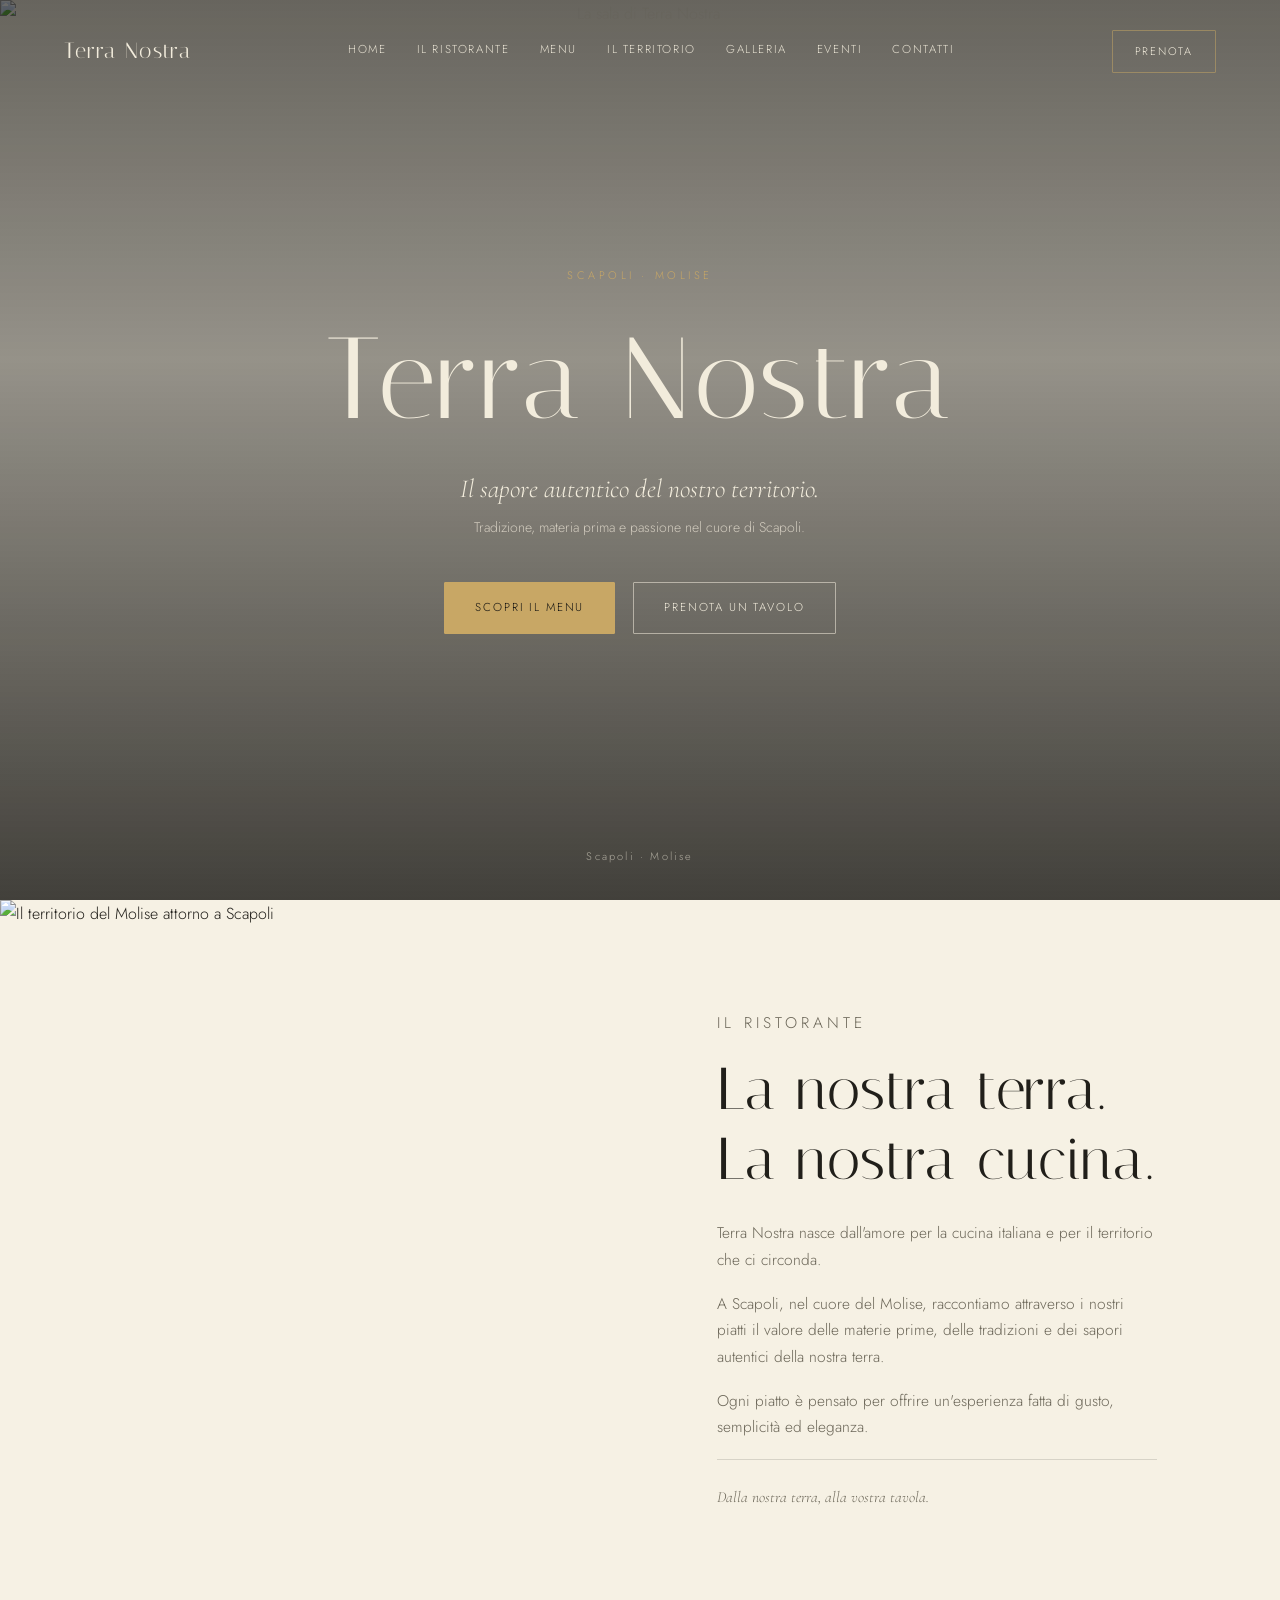
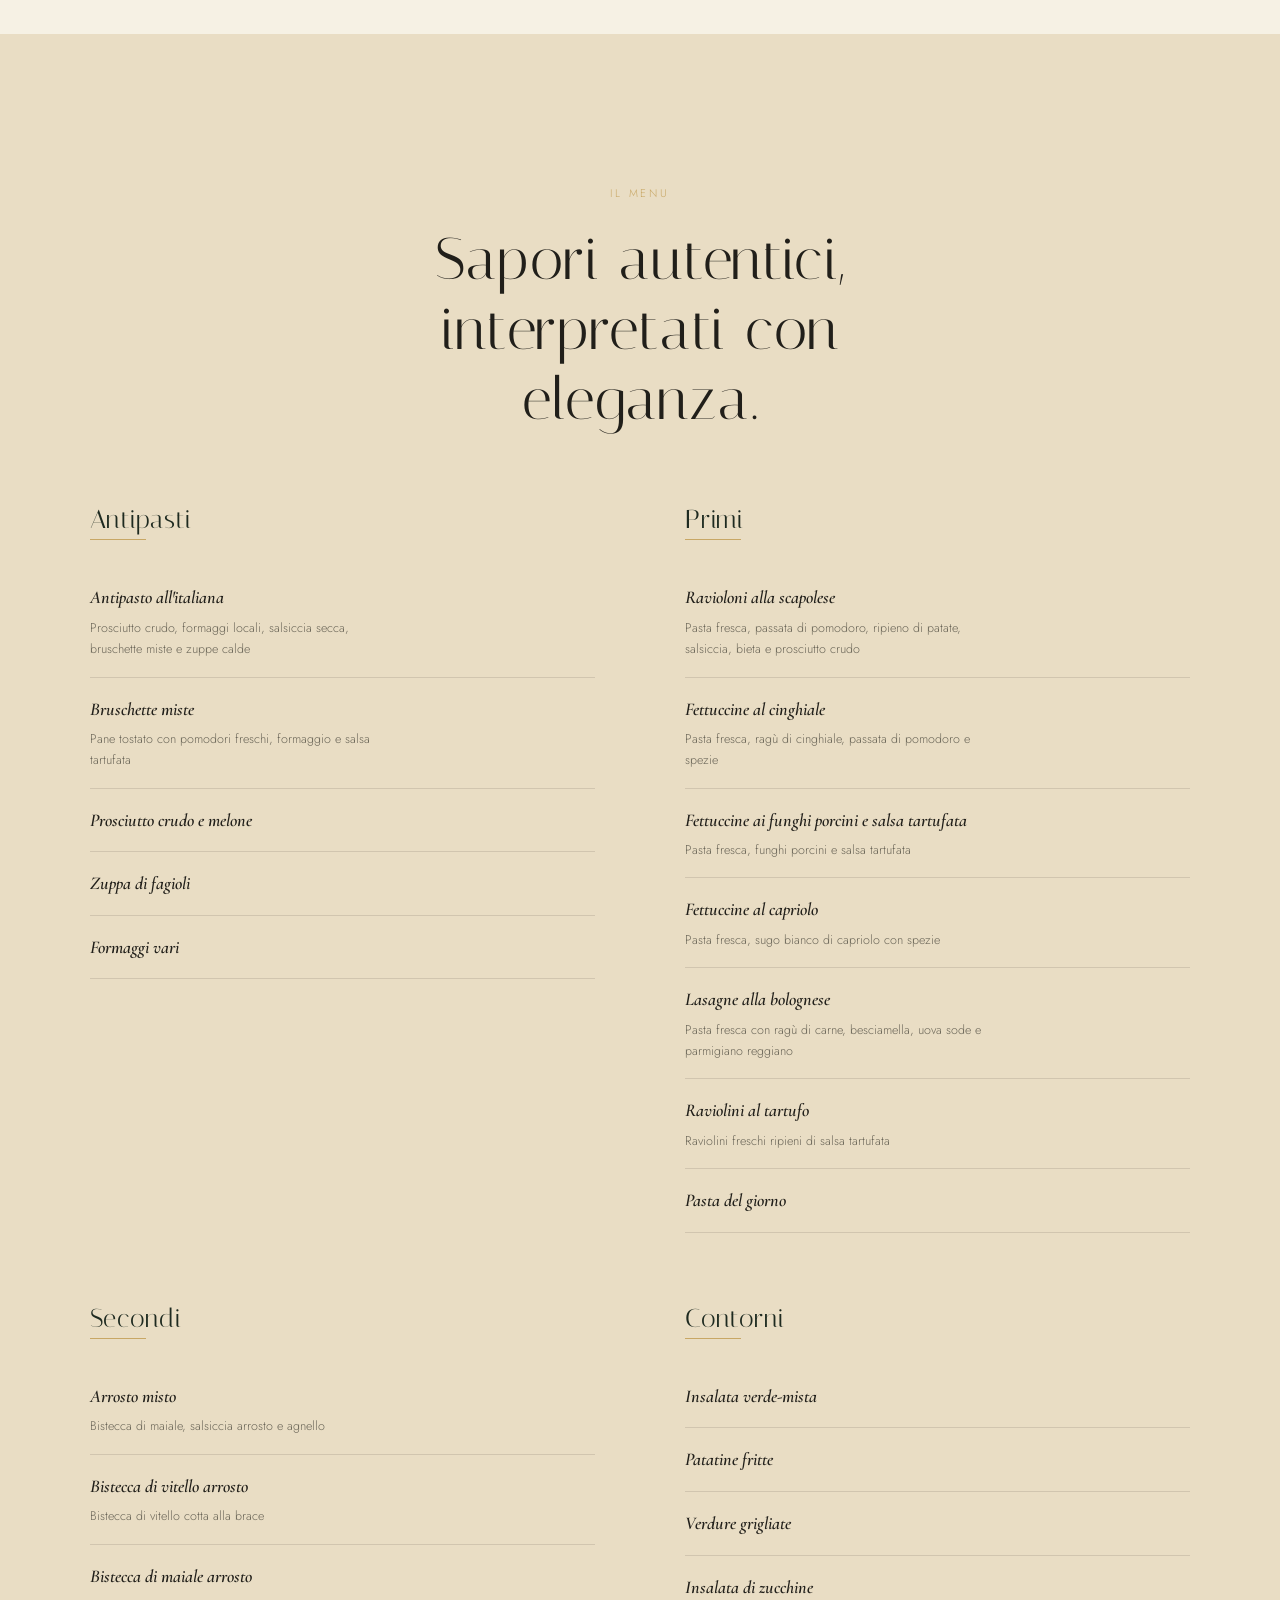
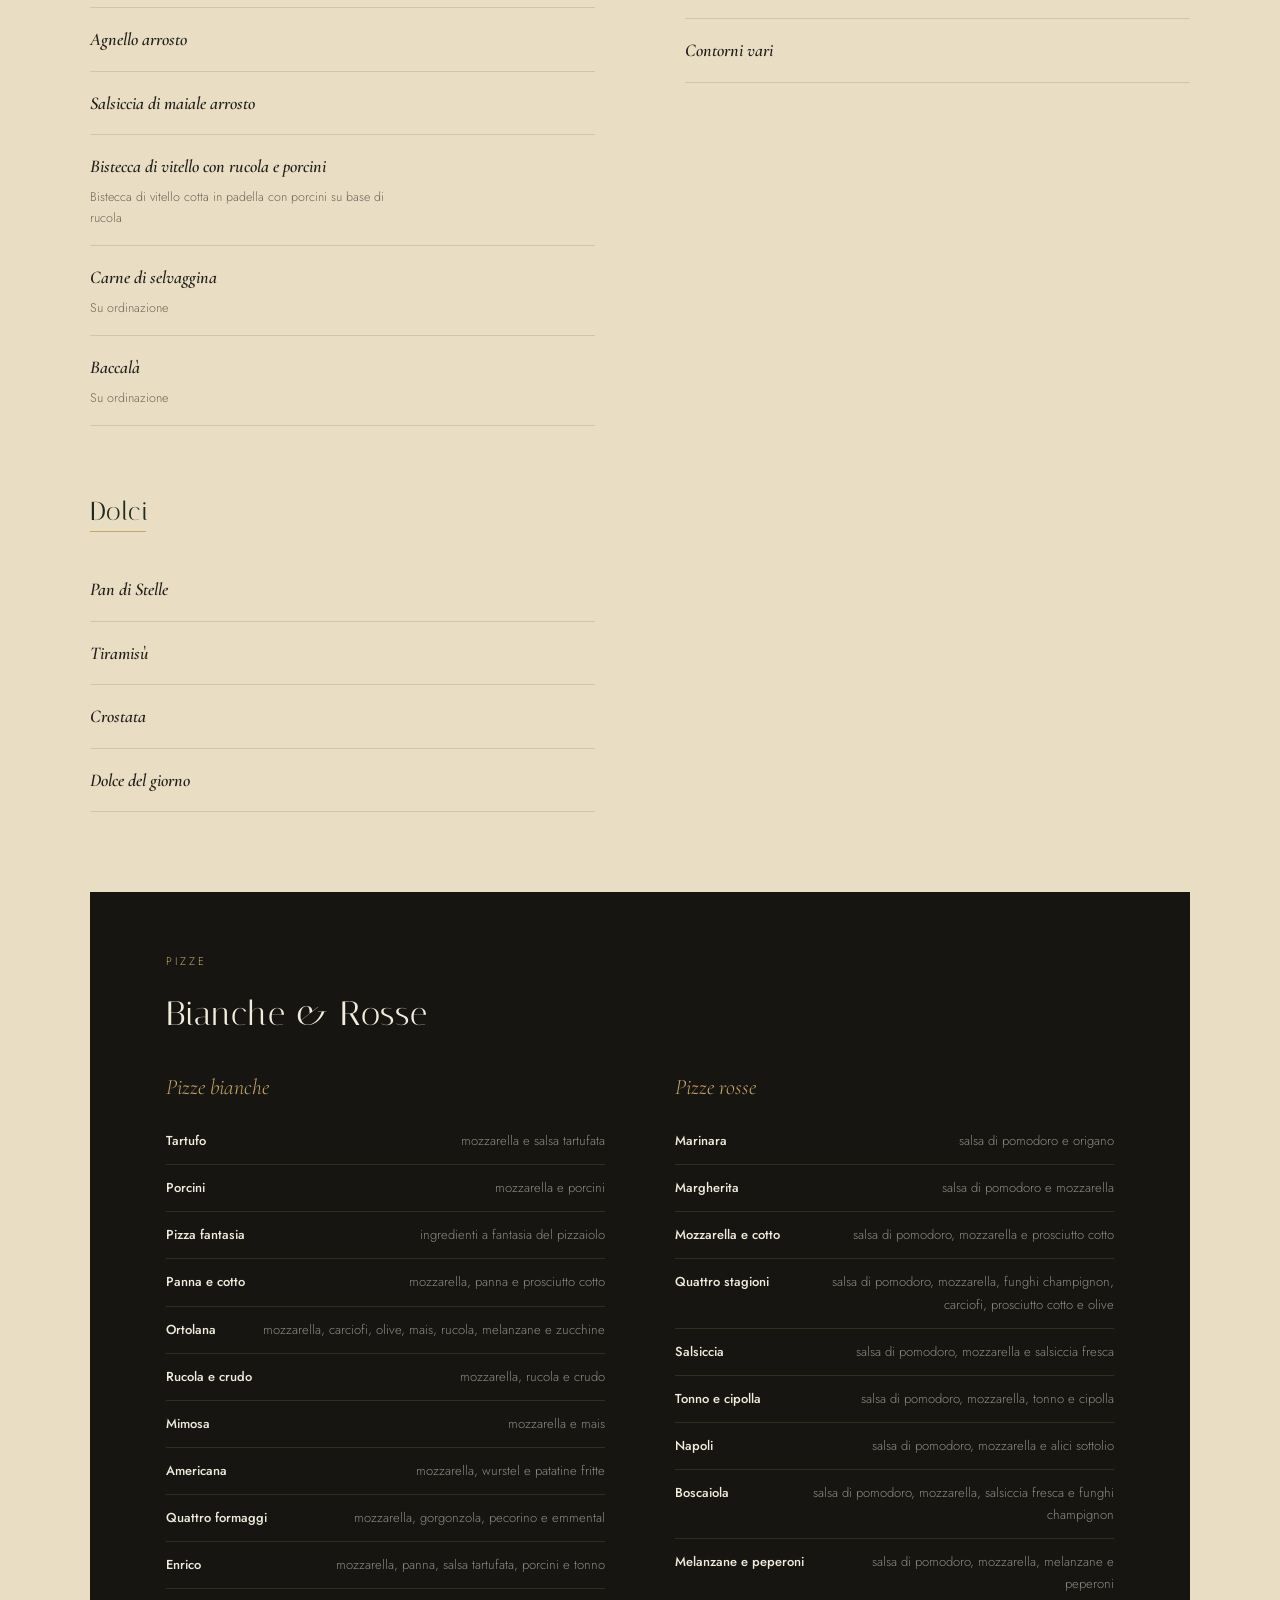
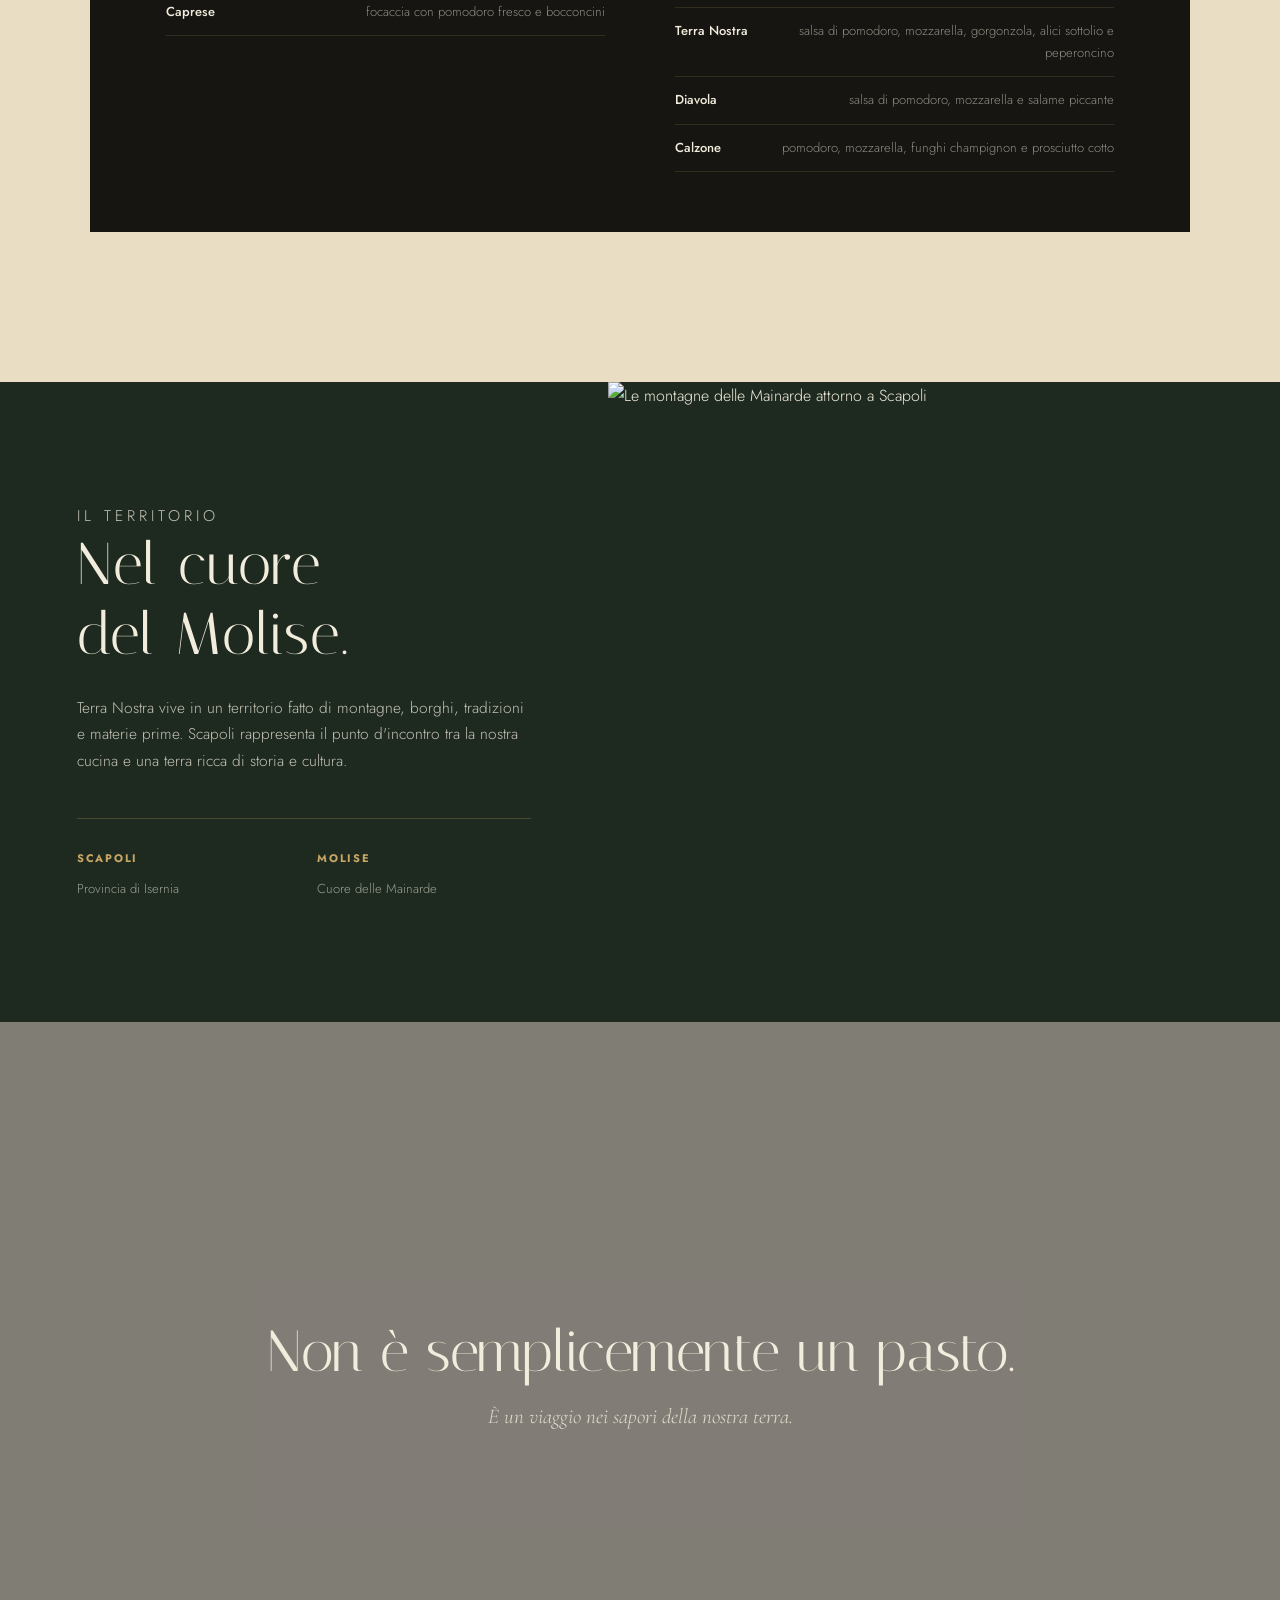
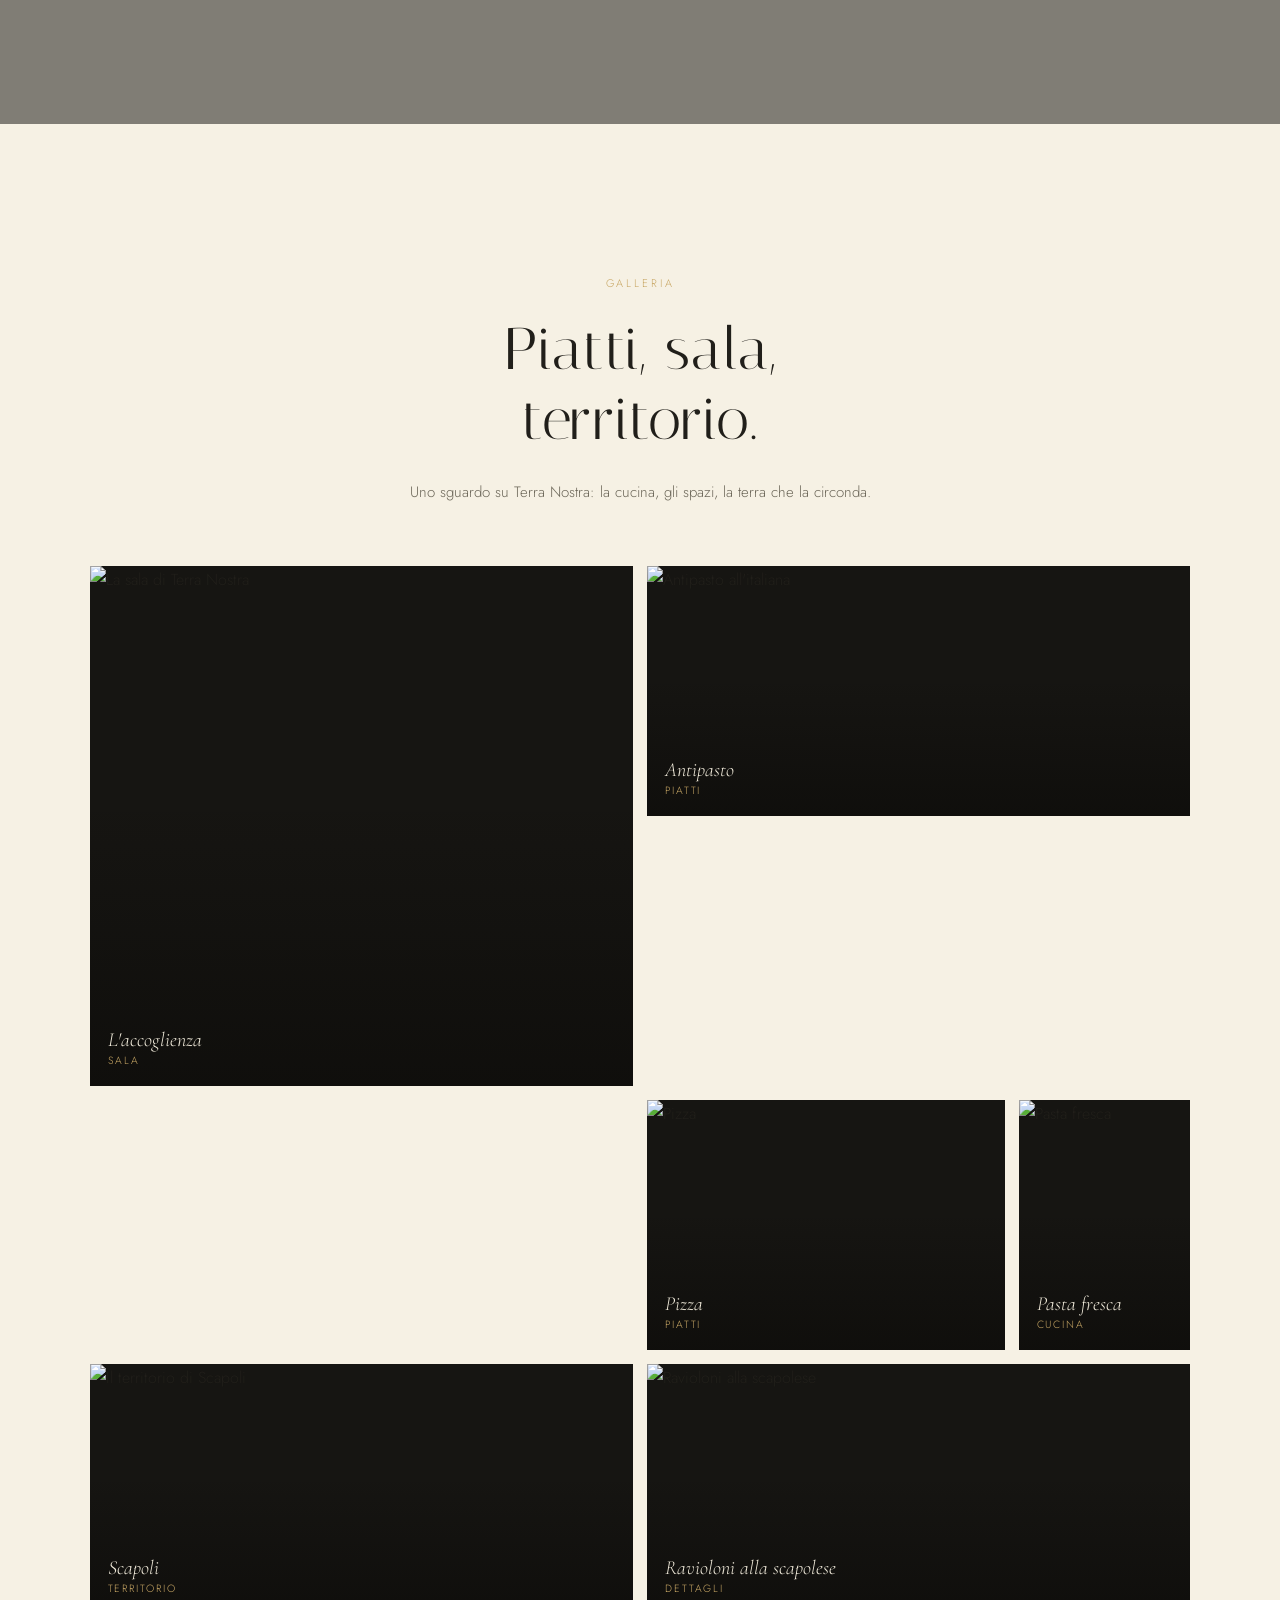
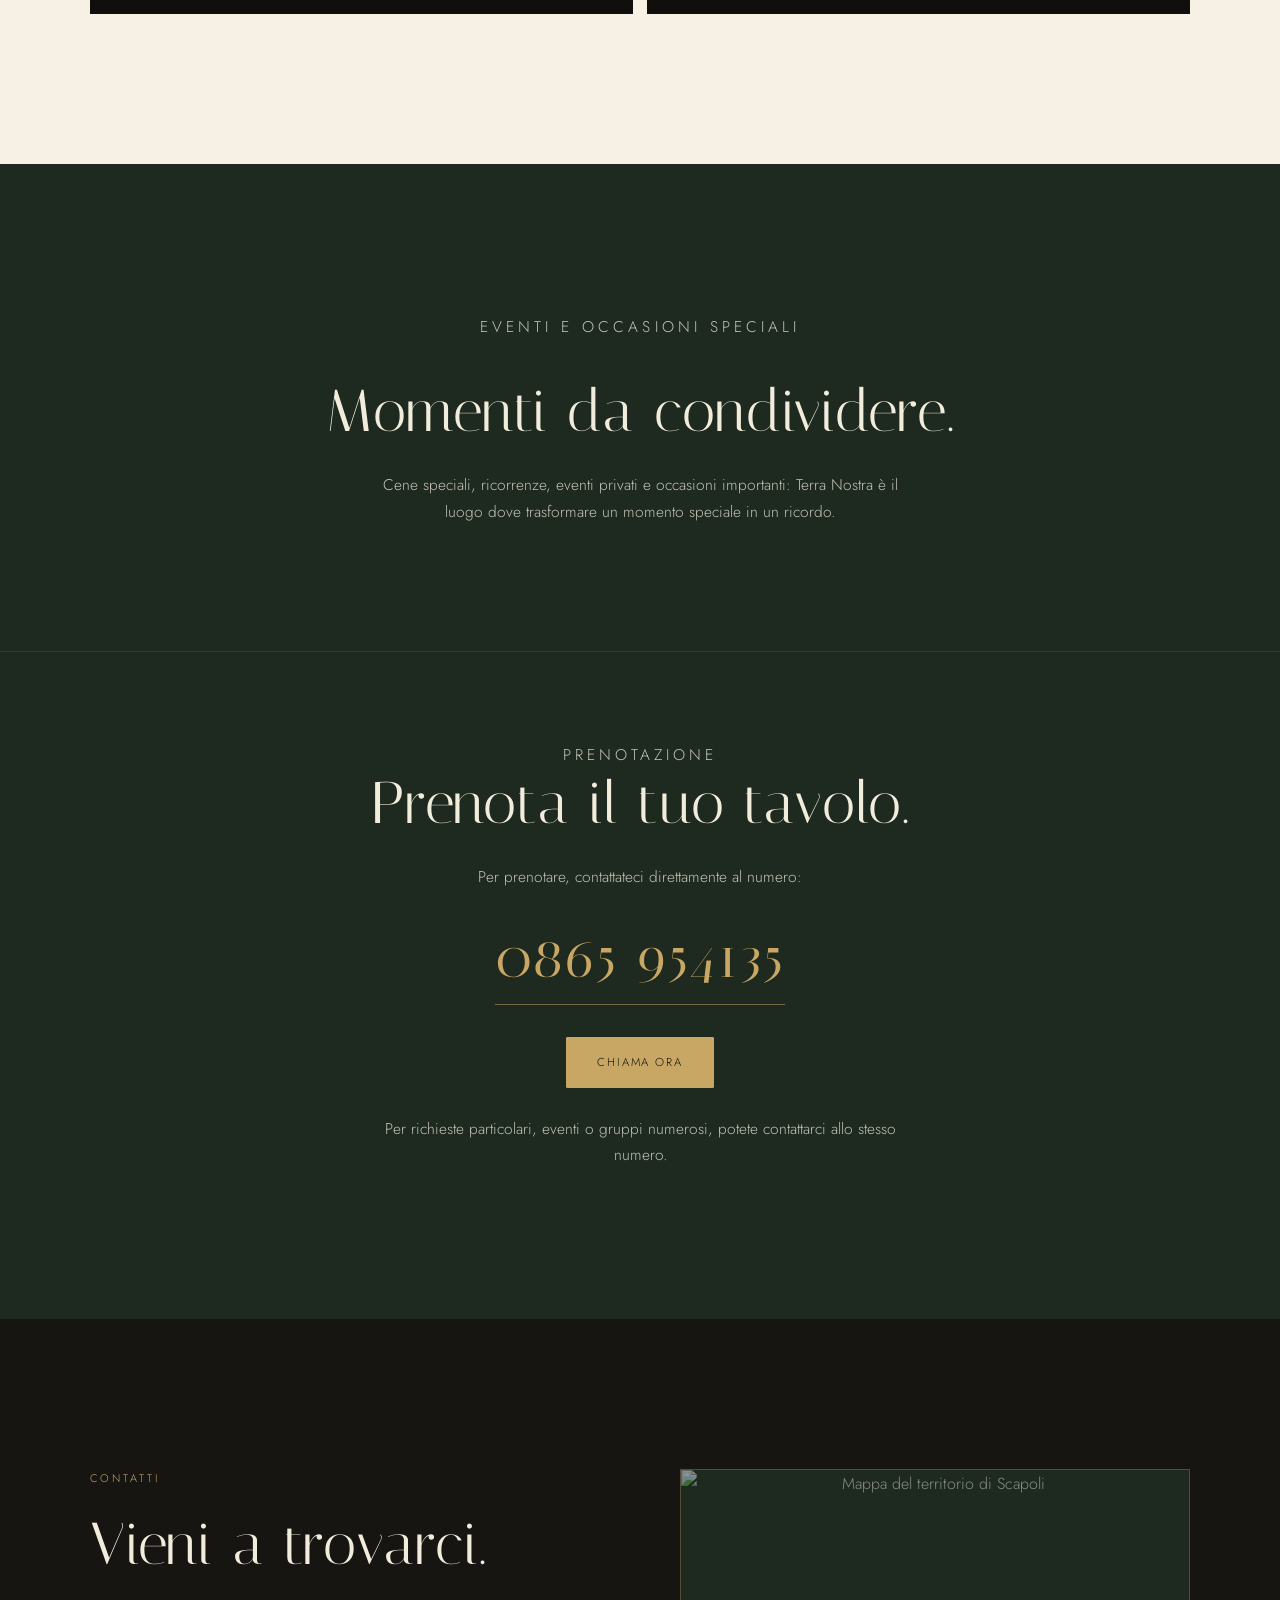
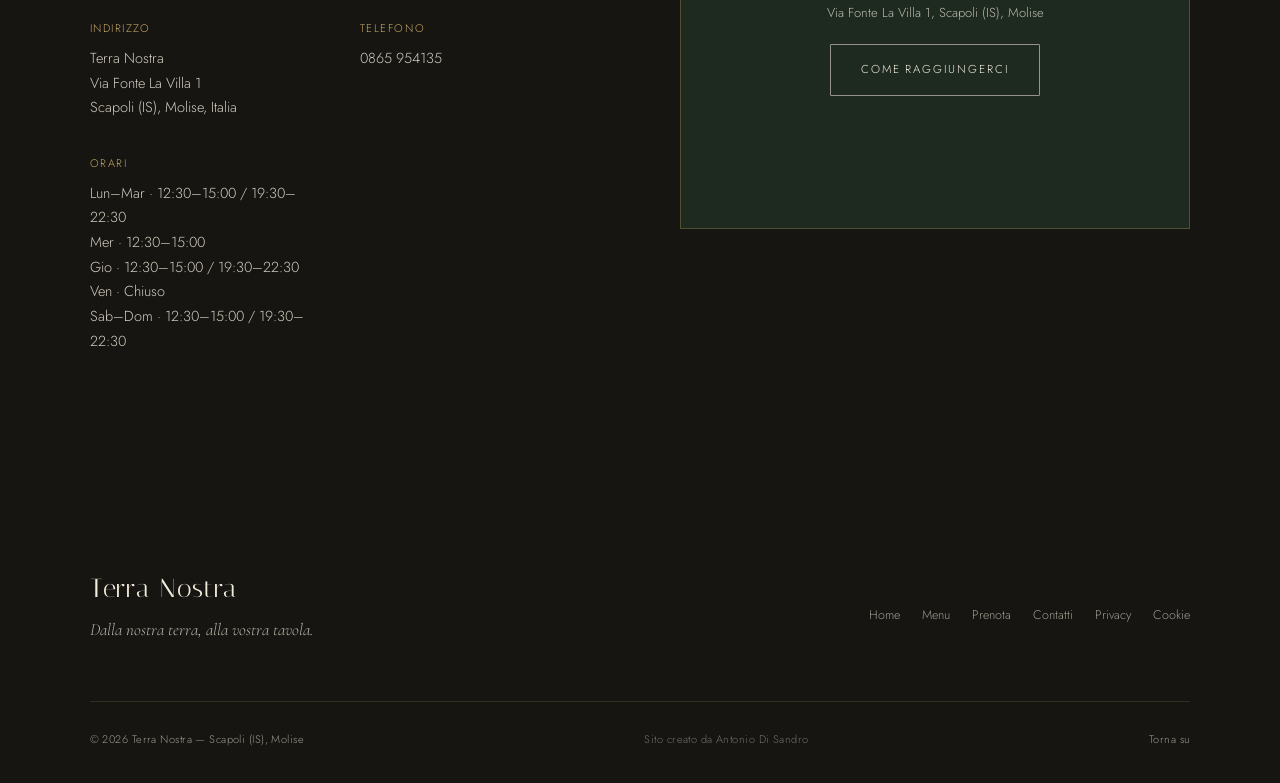
==== commit 8ff1c15b: "Add files via upload" ====
--- a/index.html
+++ b/index.html
@@ -1,232 +1,268 @@
 <!doctype html>
 <html lang="it">
 <head>
-  <meta charset="utf-8">
-  <meta name="viewport" content="width=device-width, initial-scale=1">
-  <meta name="description" content="Terra Nostra — ristorante a Scapoli, nel cuore delle Mainarde. Cucina italiana, pizza e sapori del territorio.">
-  <title>Terra Nostra · Scapoli</title>
-  <link rel="preconnect" href="https://fonts.googleapis.com">
-  <link rel="preconnect" href="https://fonts.gstatic.com" crossorigin>
-  <link href="https://fonts.googleapis.com/css2?family=Cormorant+Garamond:ital,wght@0,500;0,600;0,700;1,500;1,600&family=Inter:wght@400;500;600;700&display=swap" rel="stylesheet">
-  <link rel="stylesheet" href="styles.css">
+<meta charset="utf-8">
+<meta name="viewport" content="width=device-width, initial-scale=1">
+<meta name="description" content="Terra Nostra — ristorante di alta cucina a Scapoli, nel cuore del Molise. Tradizione, materia prima e territorio.">
+<title>Terra Nostra · Scapoli, Molise</title>
+<link rel="preconnect" href="https://fonts.googleapis.com">
+<link rel="preconnect" href="https://fonts.gstatic.com" crossorigin>
+<link href="https://fonts.googleapis.com/css2?family=Italiana&family=Cormorant+Garamond:ital,wght@0,400;0,600;1,400;1,600&family=Jost:wght@300;400;500;600&display=swap" rel="stylesheet">
+<link rel="stylesheet" href="styles.css">
 </head>
 <body>
 
-<header class="header" id="top">
-  <a class="logo" href="#top" aria-label="Terra Nostra">
-    <span class="logo-symbol">TN</span>
-    <span class="logo-text"><strong>Terra Nostra</strong><small>Scapoli · Molise</small></span>
-  </a>
-  <button class="nav-toggle" aria-label="Apri il menu" aria-expanded="false"><span></span><span></span><span></span></button>
-  <nav class="nav">
-    <a href="#ristorante">Il ristorante</a>
-    <a href="#cucina">La cucina</a>
+<header class="nav" id="home">
+  <a class="mark" href="#home">Terra Nostra</a>
+  <nav class="links">
+    <a href="#home">Home</a>
+    <a href="#ristorante">Il Ristorante</a>
     <a href="#menu">Menu</a>
-    <a href="#territorio">Scapoli</a>
+    <a href="#territorio">Il Territorio</a>
+    <a href="#galleria">Galleria</a>
+    <a href="#eventi">Eventi</a>
     <a href="#contatti">Contatti</a>
-    <a class="nav-button" href="tel:+390865954135">Prenota</a>
   </nav>
+  <a class="book" href="#prenotazione">Prenota</a>
+  <button class="nav-toggle" aria-label="Apri la navigazione" aria-expanded="false"><span></span><span></span><span></span></button>
+  <div class="mobile-links">
+    <a href="#home">Home</a>
+    <a href="#ristorante">Il Ristorante</a>
+    <a href="#menu">Menu</a>
+    <a href="#territorio">Il Territorio</a>
+    <a href="#galleria">Galleria</a>
+    <a href="#eventi">Eventi</a>
+    <a href="#contatti">Contatti</a>
+    <a href="#prenotazione">Prenota</a>
+  </div>
 </header>
 
-<main>
+<!-- HERO -->
 <section class="hero">
-  <img class="hero-image" src="scapoli.jpg" alt="Scapoli e le montagne delle Mainarde">
-  <div class="hero-shade"></div>
-  <div class="hero-lines"></div>
-  <div class="hero-content">
-    <p class="kicker">SCAPOLI · CUORE DELLE MAINARDE</p>
-    <h1>Il gusto<br><em>di casa.</em></h1>
-    <p class="hero-description">Una tavola semplice e sincera, tra cucina italiana, pizza e sapori che raccontano il Molise.</p>
-    <div class="hero-buttons">
-      <a class="button light" href="tel:+390865954135">Prenota un tavolo</a>
-      <a class="button outline" href="#menu">Guarda il menu</a>
-    </div>
-  </div>
-  <div class="hero-bottom"><span>Via Fonte La Villa · Scapoli (IS)</span><span class="scroll-note">SCORRI ↓</span></div>
-</section>
-
-<section class="intro section" id="ristorante">
-  <div class="section-number">01</div>
-  <div class="intro-copy">
-    <p class="eyebrow">IL RISTORANTE</p>
-    <h2>Una tavola vera,<br><em>senza complicazioni.</em></h2>
-    <p>Terra Nostra nasce a Scapoli, nel territorio delle Mainarde, con un'idea semplice: portare a tavola piatti italiani dal carattere molisano, ingredienti del territorio e il piacere di stare insieme.</p>
-    <p>Un luogo informale dove fermarsi a pranzo o a cena, condividere una pizza, assaggiare la cucina di casa e vivere il paese.</p>
-  </div>
-  <div class="intro-aside">
-    <div class="quote-mark">“</div>
-    <p>Territorio, persone e tempo. È da qui che comincia la buona cucina.</p>
-    <span>— Terra Nostra</span>
-  </div>
-</section>
-
-<section class="cuisine section" id="cucina">
-  <div class="section-top">
-    <div><p class="eyebrow">02 · LA CUCINA</p><h2>I sapori<br><em>del territorio.</em></h2></div>
-    <p class="section-lead">Una proposta che unisce ricette della tradizione, pasta fresca, carne, pizza e ingredienti legati alla cucina molisana.</p>
-  </div>
-  <div class="cards">
-    <article class="card"><span class="card-index">01</span><div class="card-icon">✦</div><h3>Tradizione</h3><p>Ricette caserecce e piatti della cucina italiana con un carattere profondamente molisano.</p></article>
-    <article class="card featured"><span class="card-index">02</span><div class="card-icon">⌁</div><h3>Ravioloni<br>alla scapolese</h3><p>Pasta fresca, patate, salsiccia, bieta e prosciutto crudo: uno dei sapori più rappresentativi di Scapoli.</p></article>
-    <article class="card"><span class="card-index">03</span><div class="card-icon">◒</div><h3>Pizza</h3><p>Una proposta conviviale, dalle pizze classiche alle combinazioni con funghi, tartufo e salumi.</p></article>
-  </div>
-</section>
-
-<section class="photo-story section">
-  <div class="section-top">
-    <div><p class="eyebrow">03 · DALLA CUCINA</p><h2>Quello che<br><em>arriva a tavola.</em></h2></div>
-    <p class="section-lead">Le fotografie fornite per il sito raccontano la cucina, la pizza e l'atmosfera di Terra Nostra.</p>
-  </div>
-  <div class="photo-grid">
-    <figure class="photo photo-large"><img src="antipasto.jpg" alt="Antipasto all'italiana"><figcaption>Antipasto all'italiana</figcaption></figure>
-    <figure class="photo"><img src="ravioli.jpg" alt="Ravioloni alla scapolese"><figcaption>Ravioloni alla scapolese</figcaption></figure>
-    <figure class="photo"><img src="pasta.jpg" alt="Pasta fresca"><figcaption>Pasta fresca</figcaption></figure>
-    <figure class="photo"><img src="pizza.jpg" alt="Pizza"><figcaption>Pizza</figcaption></figure>
-    <figure class="photo interior"><img src="caption(1).jpg" alt="Sala interna del ristorante"><figcaption>La sala</figcaption></figure>
-  </div>
-</section>
-
-<section class="menu section" id="menu">
-  <div class="section-top">
-    <div><p class="eyebrow">04 · IL MENU</p><h2>La nostra<br><em>carta.</em></h2></div>
-    <p class="section-lead">Una selezione del menu del ristorante, qui presentata senza prezzi.</p>
-  </div>
-
+  <img class="hero-img" src="images/caption(1).jpg" alt="La sala di Terra Nostra">
+  <div class="hero-scrim"></div>
+  <div class="hero-in">
+    <p class="hero-kicker">Scapoli · Molise</p>
+    <h1>Terra Nostra</h1>
+    <p class="hero-tagline">Il sapore autentico del nostro territorio.</p>
+    <p class="hero-sub">Tradizione, materia prima e passione nel cuore di Scapoli.</p>
+    <div class="hero-ctas">
+      <a class="btn btn-solid" href="#menu">Scopri il menu</a>
+      <a class="btn btn-line" href="#prenotazione">Prenota un tavolo</a>
+    </div>
+  </div>
+  <div class="hero-foot">Scapoli · Molise</div>
+</section>
+
+<!-- LA NOSTRA STORIA -->
+<section class="storia" id="ristorante">
+  <div class="storia-image"><img src="images/scapoli.jpg" alt="Il territorio del Molise attorno a Scapoli"></div>
+  <div class="storia-copy">
+    <p class="eyebrow reveal">Il Ristorante</p>
+    <h2 class="title reveal">La nostra terra.<br>La nostra cucina.</h2>
+    <p class="reveal">Terra Nostra nasce dall'amore per la cucina italiana e per il territorio che ci circonda.</p>
+    <p class="reveal">A Scapoli, nel cuore del Molise, raccontiamo attraverso i nostri piatti il valore delle materie prime, delle tradizioni e dei sapori autentici della nostra terra.</p>
+    <p class="reveal">Ogni piatto è pensato per offrire un'esperienza fatta di gusto, semplicità ed eleganza.</p>
+    <p class="storia-highlight reveal">Dalla nostra terra, alla vostra tavola.</p>
+  </div>
+</section>
+
+<!-- MENU -->
+<section class="section menu-section" id="menu">
+  <div class="menu-head">
+    <p class="eyebrow reveal">Il Menu</p>
+    <h2 class="title reveal">Sapori autentici,<br>interpretati con eleganza.</h2>
+  </div>
   <div class="menu-grid">
-    <div class="menu-column">
-      <div class="menu-category"><h3>Antipasti</h3>
-        <div class="item"><b>Antipasto all'italiana</b><span>Prosciutto crudo, formaggi locali, salsiccia secca, bruschette miste e zuppe calde</span></div>
-        <div class="item"><b>Bruschette miste</b><span>Pane tostato con pomodori freschi, formaggio e salsa tartufata</span></div>
-        <div class="item"><b>Prosciutto crudo e melone</b></div>
-        <div class="item"><b>Zuppa di fagioli</b></div>
-        <div class="item"><b>Formaggi vari</b></div>
-      </div>
-      <div class="menu-category"><h3>Primi</h3>
-        <div class="item"><b>Ravioloni alla scapolese</b><span>Pasta fresca, passata di pomodoro, ripieno di patate, salsiccia, bieta e prosciutto crudo</span></div>
-        <div class="item"><b>Fettuccine al cinghiale</b><span>Pasta fresca, ragù di cinghiale, passata di pomodoro e spezie</span></div>
-        <div class="item"><b>Fettuccine ai funghi porcini e salsa tartufata</b><span>Pasta fresca, funghi porcini e salsa tartufata</span></div>
-        <div class="item"><b>Fettuccine al capriolo</b><span>Pasta fresca, sugo bianco di capriolo con spezie</span></div>
-        <div class="item"><b>Lasagne alla bolognese</b><span>Pasta fresca con ragù di carne, besciamella, uova sode e parmigiano reggiano</span></div>
-        <div class="item"><b>Raviolini al tartufo</b><span>Raviolini freschi ripieni di salsa tartufata</span></div>
-        <div class="item"><b>Pasta del giorno</b></div>
-        <div class="item"><b>Carne di selvaggina</b><span>Su ordinazione</span></div>
-        <div class="item"><b>Baccalà</b><span>Su ordinazione</span></div>
-      </div>
-    </div>
-
-    <div class="menu-column">
-      <div class="menu-category"><h3>Secondi</h3>
-        <div class="item"><b>Arrosto misto</b><span>Bistecca di maiale, salsiccia arrosto e agnello</span></div>
-        <div class="item"><b>Bistecca di vitello arrosto</b><span>Bistecca di vitello cotta alla brace</span></div>
-        <div class="item"><b>Bistecca di maiale arrosto</b></div>
-        <div class="item"><b>Agnello arrosto</b></div>
-        <div class="item"><b>Salsiccia di maiale arrosto</b></div>
-        <div class="item"><b>Bistecca di vitello con rucola e porcini</b><span>Bistecca di vitello cotta in padella con porcini su base di rucola</span></div>
-      </div>
-
-      <div class="menu-category"><h3>Contorni</h3>
-        <div class="item"><b>Insalata verde-mista</b></div>
-        <div class="item"><b>Patatine fritte</b></div>
-        <div class="item"><b>Verdure grigliate</b></div>
-        <div class="item"><b>Insalata di zucchine</b></div>
-        <div class="item"><b>Contorni vari</b></div>
-      </div>
-
-      <div class="menu-category"><h3>Dolci</h3>
-        <div class="item"><b>Pan di Stelle</b></div>
-        <div class="item"><b>Tiramisù</b></div>
-        <div class="item"><b>Crostata</b></div>
-        <div class="item"><b>Dolce del giorno</b></div>
-      </div>
-    </div>
-  </div>
-
-  <div class="pizza-menu">
-    <div class="pizza-head"><p class="eyebrow">PIZZE</p><h3>Bianche & Rosse</h3></div>
-    <div class="pizza-columns">
+    <div class="menu-cat reveal">
+      <h3>Antipasti</h3><div class="hairline"></div>
+      <div class="menu-item"><div class="menu-item-text"><b>Antipasto all'italiana</b><span>Prosciutto crudo, formaggi locali, salsiccia secca, bruschette miste e zuppe calde</span></div></div>
+      <div class="menu-item"><div class="menu-item-text"><b>Bruschette miste</b><span>Pane tostato con pomodori freschi, formaggio e salsa tartufata</span></div></div>
+      <div class="menu-item"><div class="menu-item-text"><b>Prosciutto crudo e melone</b></div></div>
+      <div class="menu-item"><div class="menu-item-text"><b>Zuppa di fagioli</b></div></div>
+      <div class="menu-item"><div class="menu-item-text"><b>Formaggi vari</b></div></div>
+    </div>
+    <div class="menu-cat reveal">
+      <h3>Primi</h3><div class="hairline"></div>
+      <div class="menu-item"><div class="menu-item-text"><b>Ravioloni alla scapolese</b><span>Pasta fresca, passata di pomodoro, ripieno di patate, salsiccia, bieta e prosciutto crudo</span></div></div>
+      <div class="menu-item"><div class="menu-item-text"><b>Fettuccine al cinghiale</b><span>Pasta fresca, ragù di cinghiale, passata di pomodoro e spezie</span></div></div>
+      <div class="menu-item"><div class="menu-item-text"><b>Fettuccine ai funghi porcini e salsa tartufata</b><span>Pasta fresca, funghi porcini e salsa tartufata</span></div></div>
+      <div class="menu-item"><div class="menu-item-text"><b>Fettuccine al capriolo</b><span>Pasta fresca, sugo bianco di capriolo con spezie</span></div></div>
+      <div class="menu-item"><div class="menu-item-text"><b>Lasagne alla bolognese</b><span>Pasta fresca con ragù di carne, besciamella, uova sode e parmigiano reggiano</span></div></div>
+      <div class="menu-item"><div class="menu-item-text"><b>Raviolini al tartufo</b><span>Raviolini freschi ripieni di salsa tartufata</span></div></div>
+      <div class="menu-item"><div class="menu-item-text"><b>Pasta del giorno</b></div></div>
+    </div>
+    <div class="menu-cat reveal">
+      <h3>Secondi</h3><div class="hairline"></div>
+      <div class="menu-item"><div class="menu-item-text"><b>Arrosto misto</b><span>Bistecca di maiale, salsiccia arrosto e agnello</span></div></div>
+      <div class="menu-item"><div class="menu-item-text"><b>Bistecca di vitello arrosto</b><span>Bistecca di vitello cotta alla brace</span></div></div>
+      <div class="menu-item"><div class="menu-item-text"><b>Bistecca di maiale arrosto</b></div></div>
+      <div class="menu-item"><div class="menu-item-text"><b>Agnello arrosto</b></div></div>
+      <div class="menu-item"><div class="menu-item-text"><b>Salsiccia di maiale arrosto</b></div></div>
+      <div class="menu-item"><div class="menu-item-text"><b>Bistecca di vitello con rucola e porcini</b><span>Bistecca di vitello cotta in padella con porcini su base di rucola</span></div></div>
+      <div class="menu-item"><div class="menu-item-text"><b>Carne di selvaggina</b><span>Su ordinazione</span></div></div>
+      <div class="menu-item"><div class="menu-item-text"><b>Baccalà</b><span>Su ordinazione</span></div></div>
+    </div>
+    <div class="menu-cat reveal">
+      <h3>Contorni</h3><div class="hairline"></div>
+      <div class="menu-item"><div class="menu-item-text"><b>Insalata verde-mista</b></div></div>
+      <div class="menu-item"><div class="menu-item-text"><b>Patatine fritte</b></div></div>
+      <div class="menu-item"><div class="menu-item-text"><b>Verdure grigliate</b></div></div>
+      <div class="menu-item"><div class="menu-item-text"><b>Insalata di zucchine</b></div></div>
+      <div class="menu-item"><div class="menu-item-text"><b>Contorni vari</b></div></div>
+    </div>
+    <div class="menu-cat reveal">
+      <h3>Dolci</h3><div class="hairline"></div>
+      <div class="menu-item"><div class="menu-item-text"><b>Pan di Stelle</b></div></div>
+      <div class="menu-item"><div class="menu-item-text"><b>Tiramisù</b></div></div>
+      <div class="menu-item"><div class="menu-item-text"><b>Crostata</b></div></div>
+      <div class="menu-item"><div class="menu-item-text"><b>Dolce del giorno</b></div></div>
+    </div>
+  </div>
+
+  <div class="pizza-panel reveal">
+    <div class="pizza-head"><p class="eyebrow">Pizze</p><h3>Bianche &amp; Rosse</h3></div>
+    <div class="pizza-cols">
       <div>
         <h4>Pizze bianche</h4>
-        <p><b>Tartufo</b> · mozzarella e salsa tartufata</p>
-        <p><b>Porcini</b> · mozzarella e porcini</p>
-        <p><b>Pizza fantasia</b> · ingredienti a fantasia del pizzaiolo</p>
-        <p><b>Panna e cotto</b> · mozzarella, panna e prosciutto cotto</p>
-        <p><b>Ortolana</b> · mozzarella, carciofi, olive, mais, rucola, melanzane e zucchine</p>
-        <p><b>Rucola e crudo</b> · mozzarella, rucola e crudo</p>
-        <p><b>Mimosa</b> · mozzarella e mais</p>
-        <p><b>Americana</b> · mozzarella, wurstel e patatine fritte</p>
-        <p><b>Quattro formaggi</b> · mozzarella, gorgonzola, pecorino e emmental</p>
-        <p><b>Enrico</b> · mozzarella, panna, salsa tartufata, porcini e tonno</p>
-        <p><b>Caprese</b> · focaccia con pomodoro fresco e bocconcini</p>
-        <p><b>Calzone</b> · pomodoro, mozzarella, funghi champignon e prosciutto cotto</p>
+        <p><b>Tartufo</b><span>mozzarella e salsa tartufata</span></p>
+        <p><b>Porcini</b><span>mozzarella e porcini</span></p>
+        <p><b>Pizza fantasia</b><span>ingredienti a fantasia del pizzaiolo</span></p>
+        <p><b>Panna e cotto</b><span>mozzarella, panna e prosciutto cotto</span></p>
+        <p><b>Ortolana</b><span>mozzarella, carciofi, olive, mais, rucola, melanzane e zucchine</span></p>
+        <p><b>Rucola e crudo</b><span>mozzarella, rucola e crudo</span></p>
+        <p><b>Mimosa</b><span>mozzarella e mais</span></p>
+        <p><b>Americana</b><span>mozzarella, wurstel e patatine fritte</span></p>
+        <p><b>Quattro formaggi</b><span>mozzarella, gorgonzola, pecorino e emmental</span></p>
+        <p><b>Enrico</b><span>mozzarella, panna, salsa tartufata, porcini e tonno</span></p>
+        <p><b>Caprese</b><span>focaccia con pomodoro fresco e bocconcini</span></p>
       </div>
       <div>
         <h4>Pizze rosse</h4>
-        <p><b>Marinara</b> · salsa di pomodoro e origano</p>
-        <p><b>Margherita</b> · salsa di pomodoro e mozzarella</p>
-        <p><b>Mozzarella e cotto</b> · salsa di pomodoro, mozzarella e prosciutto cotto</p>
-        <p><b>Quattro stagioni</b> · salsa di pomodoro, mozzarella, funghi champignon, carciofi, prosciutto cotto e olive</p>
-        <p><b>Salsiccia</b> · salsa di pomodoro, mozzarella e salsiccia fresca</p>
-        <p><b>Tonno e cipolla</b> · salsa di pomodoro, mozzarella, tonno e cipolla</p>
-        <p><b>Napoli</b> · salsa di pomodoro, mozzarella e alici sottolio</p>
-        <p><b>Boscaiola</b> · salsa di pomodoro, mozzarella, salsiccia fresca e funghi champignon</p>
-        <p><b>Melanzane e peperoni</b> · salsa di pomodoro, mozzarella, melanzane e peperoni</p>
-        <p><b>Terra Nostra</b> · salsa di pomodoro, mozzarella, gorgonzola, alici sottolio e peperoncino</p>
-        <p><b>Diavola</b> · salsa di pomodoro, mozzarella e salame piccante</p>
-      </div>
-    </div>
-  </div>
-</section>
-
-<section class="zampogna">
-  <div class="zampogna-image">
-    <img src="https://www.museodellazampogna.it/content/images/thumbs/0000218_460.jpg" alt="Zampogna di Scapoli">
-  </div>
-  <div class="zampogna-copy">
-    <p class="eyebrow">05 · L'IDENTITÀ DI SCAPOLI</p>
-    <h2>Il paese<br><em>delle zampogne.</em></h2>
-    <p>Scapoli è profondamente legato alla tradizione della zampogna: uno dei simboli più riconoscibili della cultura e dell'artigianato del paese.</p>
-    <p class="zampogna-note">Un piccolo omaggio alla tradizione scapolese, accanto alla cucina di Terra Nostra.</p>
-    <a class="text-button" href="https://www.museodellazampogna.it/it/" target="_blank" rel="noopener">Scopri il Museo Internazionale della Zampogna →</a>
-    <small class="credit">Immagine zampogna: Museo Internazionale della Zampogna "P. Vecchione", Scapoli.</small>
-  </div>
-</section>
-
-<section class="territory" id="territorio">
-  <div class="territory-image"><img src="scapoli.jpg" alt="Panorama di Scapoli con le montagne delle Mainarde"></div>
-  <div class="territory-copy">
-    <p class="eyebrow">06 · IL TERRITORIO</p>
-    <h2>Scapoli<br><em>è parte del gusto.</em></h2>
-    <p>Qui il paesaggio non è solo uno sfondo. È parte dell'esperienza: le Mainarde, il borgo, l'aria di montagna e una cucina che nasce dalla storia del territorio.</p>
-    <div class="facts"><div><strong>SCAPOLI</strong><span>Provincia di Isernia</span></div><div><strong>MOLISE</strong><span>Cuore delle Mainarde</span></div></div>
-  </div>
-</section>
-
-<section class="contact section" id="contatti">
-  <div class="section-number">07</div>
-  <div class="contact-grid">
+        <p><b>Marinara</b><span>salsa di pomodoro e origano</span></p>
+        <p><b>Margherita</b><span>salsa di pomodoro e mozzarella</span></p>
+        <p><b>Mozzarella e cotto</b><span>salsa di pomodoro, mozzarella e prosciutto cotto</span></p>
+        <p><b>Quattro stagioni</b><span>salsa di pomodoro, mozzarella, funghi champignon, carciofi, prosciutto cotto e olive</span></p>
+        <p><b>Salsiccia</b><span>salsa di pomodoro, mozzarella e salsiccia fresca</span></p>
+        <p><b>Tonno e cipolla</b><span>salsa di pomodoro, mozzarella, tonno e cipolla</span></p>
+        <p><b>Napoli</b><span>salsa di pomodoro, mozzarella e alici sottolio</span></p>
+        <p><b>Boscaiola</b><span>salsa di pomodoro, mozzarella, salsiccia fresca e funghi champignon</span></p>
+        <p><b>Melanzane e peperoni</b><span>salsa di pomodoro, mozzarella, melanzane e peperoni</span></p>
+        <p><b>Terra Nostra</b><span>salsa di pomodoro, mozzarella, gorgonzola, alici sottolio e peperoncino</span></p>
+        <p><b>Diavola</b><span>salsa di pomodoro, mozzarella e salame piccante</span></p>
+        <p><b>Calzone</b><span>pomodoro, mozzarella, funghi champignon e prosciutto cotto</span></p>
+      </div>
+    </div>
+  </div>
+</section>
+
+<!-- IL TERRITORIO -->
+<section class="territorio section-pine" id="territorio">
+  <div class="territorio-copy">
+    <p class="eyebrow reveal">Il Territorio</p>
+    <h2 class="title reveal">Nel cuore<br>del Molise.</h2>
+    <p class="reveal">Terra Nostra vive in un territorio fatto di montagne, borghi, tradizioni e materie prime. Scapoli rappresenta il punto d'incontro tra la nostra cucina e una terra ricca di storia e cultura.</p>
+    <div class="territorio-facts reveal">
+      <div><strong>Scapoli</strong><span>Provincia di Isernia</span></div>
+      <div><strong>Molise</strong><span>Cuore delle Mainarde</span></div>
+    </div>
+  </div>
+  <div class="territorio-image"><img src="images/scapoli.jpg" alt="Le montagne delle Mainarde attorno a Scapoli"></div>
+</section>
+
+<!-- ESPERIENZA -->
+<section class="esperienza">
+  <img class="esperienza-img" src="images/ravioli.jpg" alt="Ravioloni alla scapolese, piatto simbolo di Terra Nostra">
+  <div class="esperienza-scrim"></div>
+  <div class="esperienza-copy reveal">
+    <h2>Non è semplicemente un pasto.</h2>
+    <p>È un viaggio nei sapori della nostra terra.</p>
+  </div>
+</section>
+
+<!-- GALLERIA -->
+<section class="section" id="galleria">
+  <div class="galleria-head">
+    <p class="eyebrow reveal">Galleria</p>
+    <h2 class="title reveal">Piatti, sala,<br>territorio.</h2>
+    <p class="reveal" style="color:var(--ink-muted);font-size:15px">Uno sguardo su Terra Nostra: la cucina, gli spazi, la terra che la circonda.</p>
+  </div>
+  <div class="gallery-grid">
+    <figure class="g g-1 reveal"><img src="images/caption(1).jpg" alt="La sala di Terra Nostra"><span class="g-tag">Sala</span><figcaption class="g-cap">L'accoglienza</figcaption></figure>
+    <figure class="g g-2 reveal"><img src="images/antipasto.jpg" alt="Antipasto all'italiana"><span class="g-tag">Piatti</span><figcaption class="g-cap">Antipasto</figcaption></figure>
+    <figure class="g g-3 reveal"><img src="images/pizza.jpg" alt="Pizza"><span class="g-tag">Piatti</span><figcaption class="g-cap">Pizza</figcaption></figure>
+    <figure class="g g-4 reveal"><img src="images/pasta.jpg" alt="Pasta fresca"><span class="g-tag">Cucina</span><figcaption class="g-cap">Pasta fresca</figcaption></figure>
+    <figure class="g g-5 reveal"><img src="images/scapoli.jpg" alt="Il territorio di Scapoli"><span class="g-tag">Territorio</span><figcaption class="g-cap">Scapoli</figcaption></figure>
+    <figure class="g g-6 reveal"><img src="images/ravioli.jpg" alt="Ravioloni alla scapolese"><span class="g-tag">Dettagli</span><figcaption class="g-cap">Ravioloni alla scapolese</figcaption></figure>
+  </div>
+</section>
+
+<!-- EVENTI -->
+<section class="section eventi" id="eventi">
+  <div class="eventi-in reveal">
+    <p class="eyebrow">Eventi e Occasioni Speciali</p>
+    <h2 class="title">Momenti da condividere.</h2>
+    <p>Cene speciali, ricorrenze, eventi privati e occasioni importanti: Terra Nostra è il luogo dove trasformare un momento speciale in un ricordo.</p>
+  </div>
+</section>
+
+<!-- PRENOTAZIONE -->
+<section class="section prenotazione-call" id="prenotazione">
+  <div class="prenota-call-in reveal">
+    <p class="eyebrow">Prenotazione</p>
+    <h2 class="title">Prenota il tuo tavolo.</h2>
+    <p>Per prenotare, contattateci direttamente al numero:</p>
+    <a class="phone-link" href="tel:+390865954135">0865 954135</a>
+    <div class="call-btn-wrap"><a class="btn btn-solid" href="tel:+390865954135">Chiama ora</a></div>
+    <p class="prenota-note">Per richieste particolari, eventi o gruppi numerosi, potete contattarci allo stesso numero.</p>
+  </div>
+</section>
+
+<!-- CONTATTI -->
+<section class="section contatti" id="contatti">
+  <div class="contatti-grid">
     <div>
-      <p class="eyebrow">CONTATTI</p>
-      <h2>Ci vediamo<br><em>a Scapoli.</em></h2>
-      <p class="contact-lead">Per prenotazioni, disponibilità e informazioni sui piatti del giorno, contatta direttamente il ristorante.</p>
-      <div class="contact-buttons">
-        <a class="button dark" href="tel:+390865954135">0865 954135</a>
-        <a class="text-button" target="_blank" rel="noopener" href="https://www.google.com/maps/search/?api=1&query=Terra%20Nostra%20Via%20Fonte%20La%20Villa%201%20Scapoli">Apri Google Maps →</a>
-      </div>
-    </div>
-    <div class="contact-details">
-      <div><span>INDIRIZZO</span><strong>Via Fonte La Villa, 1<br>86070 Scapoli (IS)</strong></div>
-      <div><span>CUCINA</span><strong>Italiana · Pizza · Mediterranea</strong></div>
-      <div><span>ORARI INDICATIVI</span><strong>Lun–Mar · 12:30–15:00 / 19:30–22:30<br>Mer · 12:30–15:00<br>Gio · 12:30–15:00 / 19:30–22:30<br>Ven · Chiuso<br>Sab–Dom · 12:30–15:00 / 19:30–22:30</strong><small>Gli orari possono cambiare: verifica prima di partire.</small></div>
-    </div>
-  </div>
-</section>
-</main>
-
+      <p class="eyebrow reveal">Contatti</p>
+      <h2 class="title reveal">Vieni a trovarci.</h2>
+      <div class="contatti-cols reveal">
+        <div><span>Indirizzo</span><p>Terra Nostra<br>Via Fonte La Villa 1<br>Scapoli (IS), Molise, Italia</p></div>
+        <div><span>Telefono</span><p><a href="tel:+390865954135">0865 954135</a></p></div>
+        <div><span>Orari</span><p>Lun–Mar · 12:30–15:00 / 19:30–22:30<br>Mer · 12:30–15:00<br>Gio · 12:30–15:00 / 19:30–22:30<br>Ven · Chiuso<br>Sab–Dom · 12:30–15:00 / 19:30–22:30</p></div>
+      </div>
+    </div>
+    <div class="map-panel reveal">
+      <img src="images/scapoli.jpg" alt="Mappa del territorio di Scapoli">
+      <div class="map-panel-in">
+        <p>Via Fonte La Villa 1, Scapoli (IS), Molise</p>
+        <a class="btn btn-line" style="border-color:rgba(242,236,220,.55)" target="_blank" rel="noopener" href="https://www.google.com/maps/search/?api=1&query=Via%20Fonte%20La%20Villa%201%20Scapoli%20IS">Come raggiungerci</a>
+      </div>
+    </div>
+  </div>
+</section>
+
+<!-- FOOTER -->
 <footer class="footer">
-  <a class="logo footer-logo" href="#top"><span class="logo-symbol">TN</span><span class="logo-text"><strong>Terra Nostra</strong><small>Scapoli · Molise</small></span></a>
-  <p>© <span id="year"></span> Terra Nostra · Scapoli (IS)</p>
-  <a href="#top">Torna su ↑</a>
+  <div class="footer-top">
+    <div>
+      <a class="mark" href="#home">Terra Nostra</a>
+      <p class="footer-tagline">Dalla nostra terra, alla vostra tavola.</p>
+    </div>
+    <div class="footer-links">
+      <a href="#home">Home</a>
+      <a href="#menu">Menu</a>
+      <a href="#prenotazione">Prenota</a>
+      <a href="#contatti">Contatti</a>
+      <a href="#">Privacy</a>
+      <a href="#">Cookie</a>
+    </div>
+  </div>
+  <div class="footer-bottom">
+    <span>© <span id="year"></span> Terra Nostra — Scapoli (IS), Molise</span>
+    <span class="footer-credit">Sito creato da Antonio Di Sandro</span>
+    <a href="#home">Torna su</a>
+  </div>
 </footer>
+
 <script src="script.js"></script>
 </body>
 </html>
--- a/styles.css
+++ b/styles.css
@@ -1,16 +1,222 @@
-:root{--ink:#20231d;--muted:#686a61;--paper:#faf8f2;--cream:#f1ecdf;--olive:#4b5637;--olive-dark:#293120;--gold:#b68b4b;--line:rgba(32,35,29,.14);--serif:'Cormorant Garamond',Georgia,serif;--sans:'Inter',Arial,sans-serif}
-*{box-sizing:border-box}html{scroll-behavior:smooth}body{margin:0;background:var(--paper);color:var(--ink);font-family:var(--sans);line-height:1.6}a{color:inherit;text-decoration:none}
-.header{position:fixed;z-index:50;top:0;left:0;right:0;height:78px;padding:0 5vw;display:flex;align-items:center;justify-content:space-between;background:rgba(250,248,242,.9);backdrop-filter:blur(18px);border-bottom:1px solid rgba(32,35,29,.08)}
-.logo{display:flex;align-items:center;gap:11px}.logo-symbol{width:40px;height:40px;border:1px solid var(--gold);border-radius:50%;display:grid;place-items:center;font:700 14px var(--serif);color:var(--gold)}.logo-text strong{display:block;font:700 22px/1 var(--serif)}.logo-text small{display:block;margin-top:3px;font-size:8px;letter-spacing:.2em;text-transform:uppercase;color:var(--muted)}
-.nav{display:flex;align-items:center;gap:25px;font-size:11px;font-weight:600}.nav a:not(.nav-button):hover{color:var(--gold)}.nav-button{padding:10px 18px;background:var(--olive);color:white;border-radius:999px}.nav-toggle{display:none;border:0;background:none;padding:5px}.nav-toggle span{display:block;width:25px;height:2px;background:var(--ink);margin:5px}
-.hero{height:100vh;min-height:680px;position:relative;overflow:hidden;color:#fff;display:flex;align-items:flex-end;padding:0 7vw 7vh}.hero-image{position:absolute;inset:0;width:100%;height:100%;object-fit:cover;object-position:center}.hero-shade{position:absolute;inset:0;background:linear-gradient(90deg,rgba(17,21,13,.83),rgba(17,21,13,.4) 45%,rgba(17,21,13,.05)),linear-gradient(0deg,rgba(10,13,9,.72),transparent 50%)}.hero-lines{position:absolute;width:54vw;height:54vw;right:-18vw;top:-16vw;border:1px solid rgba(255,255,255,.16);border-radius:50%}.hero-content{position:relative;z-index:2;max-width:850px}.kicker,.eyebrow{font-size:10px;font-weight:700;letter-spacing:.22em}.kicker{color:#e5c78a;margin:0 0 19px}.hero h1{font:600 clamp(72px,9.5vw,136px)/.78 var(--serif);letter-spacing:-.05em;margin:0}.hero h1 em,h2 em{color:#d6b570;font-style:italic}.hero-description{max-width:540px;font-size:16px;margin:31px 0 25px;color:rgba(255,255,255,.9)}.hero-buttons{display:flex;gap:11px;flex-wrap:wrap}.button{min-height:48px;padding:0 22px;border-radius:999px;display:inline-flex;align-items:center;justify-content:center;font-size:11px;font-weight:700}.button.light{background:#fff;color:var(--olive-dark)}.button.outline{border:1px solid rgba(255,255,255,.55);color:#fff}.hero-bottom{position:absolute;z-index:3;right:5vw;bottom:30px;left:7vw;display:flex;justify-content:space-between;font-size:9px;letter-spacing:.16em;text-transform:uppercase;color:rgba(255,255,255,.75)}.scroll-note{color:#e1c37d}
-.section{padding:125px 7vw}.intro{display:grid;grid-template-columns:90px 1fr .7fr;gap:30px}.section-number{font-size:10px;color:var(--gold);font-weight:700;letter-spacing:.2em;padding-top:9px}.eyebrow{color:var(--gold);margin:0 0 32px}h2{font:600 clamp(52px,6vw,88px)/.86 var(--serif);letter-spacing:-.04em;margin:0}.intro-copy>p:not(.eyebrow){max-width:610px;color:var(--muted);font-size:16px;margin:28px 0 0}.intro-aside{align-self:end;padding-left:40px;border-left:1px solid var(--line)}.quote-mark{font:90px/.4 var(--serif);color:var(--gold)}.intro-aside p{font:600 31px/1.05 var(--serif);margin:25px 0 15px}.intro-aside span{font-size:10px;letter-spacing:.16em;text-transform:uppercase;color:var(--muted)}
-.cuisine,.menu{background:var(--cream)}.section-top{display:flex;align-items:end;justify-content:space-between;gap:50px;margin-bottom:55px}.section-lead{max-width:390px;color:var(--muted);font-size:15px;margin:0}.cards{display:grid;grid-template-columns:repeat(3,1fr);gap:16px}.card{position:relative;min-height:345px;padding:34px;background:#fff;border:1px solid var(--line)}.card.featured{background:var(--olive);color:#fff;border-color:var(--olive)}.card-index{position:absolute;top:25px;right:28px;font-size:9px;letter-spacing:.16em;color:var(--gold)}.card-icon{font-size:28px;color:var(--gold);margin-bottom:75px}.card h3{font:600 34px/1 var(--serif);margin:0 0 16px}.card p{font-size:13px;color:var(--muted);max-width:330px}.card.featured p{color:rgba(255,255,255,.74)}
-.photo-story{background:var(--paper)}.photo-grid{display:grid;grid-template-columns:1.3fr .7fr .7fr;grid-auto-rows:280px;gap:14px}.photo{margin:0;position:relative;overflow:hidden;background:#24281d;color:#fff}.photo img{width:100%;height:100%;display:block;object-fit:cover;transition:transform .5s ease}.photo:hover img{transform:scale(1.035)}.photo:after{content:"";position:absolute;inset:0;background:linear-gradient(0deg,rgba(0,0,0,.55),transparent 48%)}.photo figcaption{position:absolute;z-index:2;left:20px;bottom:16px;font:600 23px var(--serif)}.photo-large{grid-row:span 2}.interior{grid-column:2/4}
-.menu-grid{display:grid;grid-template-columns:1fr 1fr;gap:60px}.menu-category{margin-bottom:55px}.menu-category h3,.pizza-head h3{font:600 40px var(--serif);margin:0 0 20px}.item{padding:14px 0;border-bottom:1px solid var(--line)}.item b{display:block;font-size:13px}.item span{display:block;color:var(--muted);font-size:11px;line-height:1.45;margin-top:3px}.pizza-menu{margin-top:15px;padding:45px;background:var(--olive-dark);color:#fff}.pizza-head{margin-bottom:35px}.pizza-head .eyebrow{margin-bottom:10px}.pizza-head h3{font-size:55px}.pizza-columns{display:grid;grid-template-columns:1fr 1fr;gap:60px}.pizza-columns h4{font:600 31px var(--serif);color:#d7b675;margin:0 0 16px}.pizza-columns p{font-size:12px;color:rgba(255,255,255,.72);margin:0;padding:8px 0;border-bottom:1px solid rgba(255,255,255,.1)}.pizza-columns p b{color:#fff}
-.zampogna{display:grid;grid-template-columns:.9fr 1.1fr;background:var(--paper)}.zampogna-image{min-height:620px;background:#ebe6da;display:grid;place-items:center;padding:60px}.zampogna-image img{width:min(100%,520px);max-height:540px;object-fit:contain;mix-blend-mode:multiply}.zampogna-copy{padding:100px 9vw;display:flex;flex-direction:column;justify-content:center}.zampogna-copy>p:not(.eyebrow){max-width:520px;color:var(--muted);font-size:15px}.zampogna-note{font:600 28px/1.1 var(--serif);color:var(--ink)!important;margin:25px 0}.text-button{font-size:11px;font-weight:700;color:var(--olive)}.credit{margin-top:25px;color:#8a8b82;font-size:9px;max-width:430px}
-.territory{display:grid;grid-template-columns:1.25fr .75fr;min-height:650px;background:var(--olive-dark);color:#fff}.territory-image{min-height:650px;overflow:hidden}.territory-image img{width:100%;height:100%;object-fit:cover}.territory-copy{padding:100px 7vw 90px 8vw;display:flex;flex-direction:column;justify-content:center}.territory-copy h2{margin-bottom:35px}.territory-copy>p:not(.eyebrow){color:rgba(255,255,255,.7);max-width:470px;font-size:15px}.facts{display:grid;grid-template-columns:1fr 1fr;gap:25px;margin-top:45px;padding-top:25px;border-top:1px solid rgba(255,255,255,.16)}.facts strong{display:block;color:#d7b675;font-size:10px;letter-spacing:.18em}.facts span{display:block;margin-top:5px;font-size:11px;color:rgba(255,255,255,.55)}
-.contact{background:var(--cream)}.contact-grid{display:grid;grid-template-columns:1fr .75fr;gap:10vw}.contact h2{margin-bottom:28px}.contact-lead{max-width:520px;color:var(--muted);font-size:15px}.contact-buttons{display:flex;align-items:center;gap:18px;margin-top:30px;flex-wrap:wrap}.button.dark{background:var(--olive);color:#fff}.contact-details{display:grid;gap:28px}.contact-details>div{padding-bottom:22px;border-bottom:1px solid var(--line)}.contact-details span{display:block;color:var(--gold);font-size:8px;font-weight:700;letter-spacing:.2em;margin-bottom:7px}.contact-details strong{font-size:13px}.contact-details small{display:block;color:var(--muted);font-size:10px;margin-top:6px}
-.footer{padding:28px 5vw;background:#1b2017;color:#e9e4d7;display:flex;align-items:center;justify-content:space-between;font-size:10px}.footer .logo-text strong{color:#fff}.footer .logo-text small{color:#aaa99d}.footer>p{color:#aaa99d}.footer>a:last-child{color:#d7b675;font-weight:600}
-@media(max-width:900px){.nav{gap:16px}.intro{grid-template-columns:55px 1fr}.intro-aside{grid-column:2;margin-top:25px}.cards{grid-template-columns:1fr}.menu-grid,.pizza-columns{grid-template-columns:1fr;gap:10px}.zampogna{grid-template-columns:1fr}.zampogna-image{min-height:420px}.territory{grid-template-columns:1fr}.territory-image{min-height:450px}.contact-grid{grid-template-columns:1fr;gap:60px}}
-@media(max-width:700px){.header{height:70px}.nav-toggle{display:block}.nav{display:none;position:absolute;top:70px;left:0;right:0;padding:20px 6vw;background:var(--paper);border-bottom:1px solid var(--line);flex-direction:column;align-items:flex-start}.nav.open{display:flex}.hero{min-height:720px;padding:0 6vw 60px}.hero-image{object-position:58% center}.hero h1{font-size:72px}.hero-description{font-size:14px}.hero-bottom{left:6vw;right:6vw}.scroll-note{display:none}.section{padding:85px 6vw}.intro{grid-template-columns:1fr}.section-number{display:none}.intro-aside{grid-column:auto;padding-left:25px}.section-top{display:block}.section-lead{margin-top:25px}.photo-grid{grid-template-columns:1fr 1fr;grid-auto-rows:220px}.photo-large{grid-column:1/3;grid-row:span 1}.interior{grid-column:1/3}.pizza-menu{padding:30px 22px}.pizza-head h3{font-size:45px}.zampogna-copy{padding:75px 6vw}.territory-copy{padding:75px 6vw}.footer{flex-direction:column;gap:18px;text-align:center}}
+:root{
+  --anthracite:#161512;
+  --pine:#1e2a20;
+  --ivory:#f6f1e4;
+  --beige:#e9ddc4;
+  --champagne:#c8a765;
+  --champagne-soft:rgba(200,167,101,.5);
+  --ink:#211f1a;
+  --ink-muted:#6c6759;
+  --cream-text:#f2ecdc;
+  --display:'Italiana',Georgia,serif;
+  --editorial:'Cormorant Garamond',Georgia,serif;
+  --sans:'Jost',Arial,sans-serif;
+}
+*{box-sizing:border-box}
+html{scroll-behavior:smooth}
+body{margin:0;background:var(--ivory);color:var(--ink);font-family:var(--sans);font-weight:300;line-height:1.7;-webkit-font-smoothing:antialiased}
+a{color:inherit;text-decoration:none}
+img{display:block;max-width:100%}
+.hairline{width:56px;height:1px;background:var(--champagne)}
+.reveal{opacity:0;transform:translateY(26px);transition:opacity .9s cubic-bezier(.2,.7,.2,1),transform .9s cubic-bezier(.2,.7,.2,1)}
+.reveal.is-visible{opacity:1;transform:translateY(0)}
+#home,#ristorante,#menu,#territorio,#galleria,#eventi,#prenotazione,#contatti{scroll-margin-top:86px}
+
+/* Navbar */
+.nav{position:fixed;top:0;left:0;right:0;z-index:200;display:flex;align-items:center;justify-content:space-between;
+  padding:30px 5vw;color:var(--cream-text);transition:padding .4s ease,background .4s ease,color .4s ease,box-shadow .4s ease}
+.nav.scrolled{padding:16px 5vw;background:var(--anthracite);box-shadow:0 1px 0 rgba(200,167,101,.18)}
+.nav .mark{font:22px var(--display);letter-spacing:.06em}
+.nav .links{display:flex;align-items:center;gap:30px;font-size:11.5px;letter-spacing:.14em;text-transform:uppercase}
+.nav .links a{position:relative;padding-bottom:4px;opacity:.92}
+.nav .links a::after{content:"";position:absolute;left:0;right:100%;bottom:0;height:1px;background:var(--champagne);transition:right .4s cubic-bezier(.2,.7,.2,1)}
+.nav .links a:hover::after{right:0}
+.nav .book{font-size:11px;letter-spacing:.16em;text-transform:uppercase;padding:11px 22px;border:1px solid var(--champagne-soft);border-radius:1px;transition:background .35s ease,border-color .35s ease}
+.nav .book:hover{background:var(--champagne);color:var(--anthracite);border-color:var(--champagne)}
+.nav-toggle{display:none;background:none;border:0;padding:6px;cursor:pointer}
+.nav-toggle span{display:block;width:22px;height:1px;background:var(--cream-text);margin:6px 0;transition:transform .3s ease,opacity .3s ease}
+.nav-toggle.open span:nth-child(1){transform:translateY(7px) rotate(45deg)}
+.nav-toggle.open span:nth-child(2){opacity:0}
+.nav-toggle.open span:nth-child(3){transform:translateY(-7px) rotate(-45deg)}
+.nav.scrolled .nav-toggle span{background:var(--ink)}
+.mobile-links{display:none}
+.mobile-links.show{display:flex;flex-direction:column;position:fixed;top:0;left:0;right:0;bottom:0;z-index:150;
+  background:var(--anthracite);padding:110px 8vw 40px;gap:26px;font-size:20px;font-family:var(--display);letter-spacing:.02em;color:var(--cream-text)}
+.mobile-links.show a{border-bottom:1px solid rgba(200,167,101,.16);padding-bottom:16px}
+
+/* Hero */
+.hero{position:relative;height:100vh;min-height:680px;overflow:hidden;display:flex;flex-direction:column;align-items:center;justify-content:center;text-align:center;color:var(--cream-text)}
+.hero-img{position:absolute;inset:0;width:100%;height:100%;object-fit:cover;object-position:center 35%;
+  animation:hero-zoom 18s ease-out forwards}
+@keyframes hero-zoom{from{transform:scale(1.08)}to{transform:scale(1)}}
+.hero-scrim{position:absolute;inset:0;background:linear-gradient(180deg,rgba(15,14,11,.62) 0%,rgba(15,14,11,.42) 40%,rgba(15,14,11,.78) 100%)}
+.hero-in{position:relative;z-index:2;padding:0 6vw;opacity:0;transform:translateY(18px);animation:rise 1.2s .3s cubic-bezier(.2,.7,.2,1) forwards}
+@keyframes rise{to{opacity:1;transform:translateY(0)}}
+.hero-kicker{font-size:11px;letter-spacing:.32em;text-transform:uppercase;color:var(--champagne);margin:0 0 26px}
+.hero h1{font:clamp(56px,9vw,128px) var(--display);letter-spacing:.03em;margin:0}
+.hero-tagline{font:italic 300 clamp(19px,2.4vw,26px) var(--editorial);margin:26px auto 12px;max-width:600px;color:var(--cream-text)}
+.hero-sub{font-size:14px;color:rgba(242,236,220,.72);max-width:480px;margin:0 auto 42px}
+.hero-ctas{display:flex;gap:18px;justify-content:center;flex-wrap:wrap}
+.btn{display:inline-block;padding:15px 30px;font-size:11.5px;letter-spacing:.16em;text-transform:uppercase;border-radius:1px;transition:all .35s ease}
+.btn-line{border:1px solid rgba(242,236,220,.55);color:var(--cream-text)}
+.btn-line:hover{background:var(--cream-text);color:var(--anthracite);border-color:var(--cream-text)}
+.btn-solid{background:var(--champagne);color:var(--anthracite);border:1px solid var(--champagne)}
+.btn-solid:hover{background:transparent;color:var(--champagne)}
+.hero-foot{position:absolute;z-index:2;bottom:34px;left:0;right:0;text-align:center;font-size:11px;letter-spacing:.2em;color:rgba(242,236,220,.6)}
+
+/* Sections generic */
+.section{padding:150px 7vw}
+.section-dark{background:var(--anthracite);color:var(--cream-text)}
+.section-pine{background:var(--pine);color:var(--cream-text)}
+.eyebrow{font-size:11px;letter-spacing:.26em;text-transform:uppercase;color:var(--champagne);margin:0 0 22px}
+h2.title{font:clamp(38px,4.6vw,60px) var(--display);letter-spacing:.02em;margin:0 0 26px}
+.lead-editorial{font:italic 300 clamp(19px,2vw,24px) var(--editorial);margin:0 0 20px;max-width:520px}
+
+/* Storia */
+.storia{display:grid;grid-template-columns:1fr 1fr;gap:0;align-items:stretch}
+.storia-image{min-height:640px;overflow:hidden}
+.storia-image img{width:100%;height:100%;object-fit:cover}
+.storia-copy{padding:110px 6vw;display:flex;flex-direction:column;justify-content:center;background:var(--ivory)}
+.storia-copy p{color:var(--ink-muted);font-size:15.5px;max-width:440px;margin:0 0 18px}
+.storia-highlight{margin-top:30px;padding-top:28px;border-top:1px solid rgba(33,31,26,.14);font:italic 300 22px var(--editorial);color:var(--ink)}
+
+/* Menu */
+.menu-section{background:var(--beige)}
+.menu-head{max-width:600px;margin:0 auto 70px;text-align:center}
+.menu-head .eyebrow{margin-left:auto;margin-right:auto}
+.menu-grid{display:grid;grid-template-columns:1fr 1fr;gap:70px 90px;max-width:1180px;margin:0 auto}
+.menu-cat h3{font:26px var(--display);letter-spacing:.03em;margin:0 0 4px;color:var(--pine)}
+.menu-cat .hairline{margin-bottom:26px}
+.menu-item{display:flex;justify-content:space-between;gap:18px;padding:16px 0;border-bottom:1px solid rgba(33,31,26,.12)}
+.menu-item-text b{display:block;font-family:var(--editorial);font-size:18px;font-weight:600;font-style:italic;color:var(--ink)}
+.menu-item-text span{display:block;font-size:12.5px;color:var(--ink-muted);margin-top:5px;max-width:300px}
+.menu-item .price{font-size:13px;color:var(--ink-muted);white-space:nowrap;padding-top:2px}
+.menu-cta{text-align:center;margin-top:70px}
+.menu-cta .btn-line{border-color:rgba(33,31,26,.35);color:var(--ink)}
+.menu-cta .btn-line:hover{background:var(--anthracite);color:var(--cream-text);border-color:var(--anthracite)}
+.menu-note{font-size:11.5px;color:var(--ink-muted);margin-top:16px;font-style:italic}
+
+/* Pizze panel */
+.pizza-panel{max-width:1180px;margin:80px auto 0;background:var(--anthracite);color:var(--cream-text);padding:60px 6vw}
+.pizza-head{margin-bottom:40px}
+.pizza-head h3{font:34px var(--display);letter-spacing:.03em;margin:6px 0 0}
+.pizza-cols{display:grid;grid-template-columns:1fr 1fr;gap:0 70px}
+.pizza-cols h4{font:italic 300 22px var(--editorial);color:var(--champagne);margin:0 0 18px}
+.pizza-cols p{display:flex;justify-content:space-between;gap:18px;margin:0;padding:12px 0;border-bottom:1px solid rgba(200,167,101,.16);font-size:13px}
+.pizza-cols p b{font-family:var(--sans);font-weight:500;color:var(--cream-text);white-space:nowrap}
+.pizza-cols p span{color:rgba(242,236,220,.55);text-align:right}
+@media(max-width:700px){.pizza-cols{grid-template-columns:1fr;gap:0}.pizza-cols div+div{margin-top:30px}.pizza-cols p{flex-direction:column;gap:4px}.pizza-cols p span{text-align:left}}
+
+/* Prenotazione — schermata telefono */
+.prenotazione-call{background:var(--pine);color:var(--cream-text);text-align:center;padding-top:90px;border-top:1px solid rgba(200,167,101,.14)}
+.prenota-call-in{max-width:560px;margin:0 auto}
+.prenota-call-in p{color:rgba(242,236,220,.78);font-size:15.5px;margin:0}
+.phone-link{display:inline-block;margin:32px 0;font:clamp(38px,6vw,58px) var(--display);letter-spacing:.04em;color:var(--champagne);border-bottom:1px solid var(--champagne-soft);padding-bottom:12px;transition:color .3s ease,border-color .3s ease}
+.phone-link:hover{color:var(--cream-text);border-color:var(--cream-text)}
+.prenota-note{font-size:12.5px;color:rgba(242,236,220,.55);margin-top:6px}
+.call-btn-wrap{margin-bottom:28px}
+
+/* Territorio */
+.territorio{display:grid;grid-template-columns:.95fr 1.05fr}
+.territorio-copy{padding:110px 6vw;display:flex;flex-direction:column;justify-content:center}
+.territorio-copy p{color:rgba(242,236,220,.78);font-size:15.5px;max-width:460px;margin:0}
+.territorio-image{min-height:640px;overflow:hidden}
+.territorio-image img{width:100%;height:100%;object-fit:cover}
+.territorio-facts{display:grid;grid-template-columns:1fr 1fr;gap:26px;margin-top:44px;padding-top:30px;border-top:1px solid rgba(200,167,101,.25)}
+.territorio-facts strong{display:block;color:var(--champagne);font-size:11px;letter-spacing:.16em;text-transform:uppercase;margin-bottom:6px}
+.territorio-facts span{font-size:13px;color:rgba(242,236,220,.6)}
+
+/* Esperienza - parallax */
+.esperienza{position:relative;height:78vh;min-height:520px;display:flex;align-items:center;justify-content:center;text-align:center;overflow:hidden}
+.esperienza-img{position:absolute;inset:0;width:100%;height:120%;top:-10%;object-fit:cover;background-attachment:fixed;will-change:transform}
+.esperienza-scrim{position:absolute;inset:0;background:rgba(12,11,9,.5)}
+.esperienza-copy{position:relative;z-index:2;color:var(--cream-text);padding:0 6vw}
+.esperienza-copy h2{font:clamp(34px,5vw,58px) var(--display);margin:0 0 18px}
+.esperienza-copy p{font:italic 300 clamp(17px,2vw,21px) var(--editorial);color:rgba(242,236,220,.85);margin:0}
+
+/* Galleria */
+.galleria-head{max-width:560px;margin:0 auto 60px;text-align:center}
+.galleria-head .eyebrow,.galleria-head p{margin-left:auto;margin-right:auto}
+.gallery-grid{display:grid;grid-template-columns:repeat(6,1fr);gap:14px;max-width:1320px;margin:0 auto}
+.g{position:relative;margin:0;overflow:hidden;background:var(--anthracite)}
+.g img{width:100%;height:100%;object-fit:cover;transition:transform .9s cubic-bezier(.2,.7,.2,1)}
+.g:hover img{transform:scale(1.05)}
+.g::after{content:"";position:absolute;inset:0;background:linear-gradient(0deg,rgba(10,9,7,.55),transparent 55%)}
+.g-tag{position:absolute;z-index:2;left:18px;bottom:16px;font-size:10.5px;letter-spacing:.18em;text-transform:uppercase;color:var(--champagne)}
+.g-cap{position:absolute;z-index:2;left:18px;bottom:34px;font:italic 300 20px var(--editorial);color:var(--cream-text)}
+.g-1{grid-column:1/4;height:520px}
+.g-2{grid-column:4/7;height:250px}
+.g-3{grid-column:4/6;height:250px}
+.g-4{grid-column:6/7;height:250px}
+.g-5{grid-column:1/4;height:250px}
+.g-6{grid-column:4/7;height:250px}
+
+/* Eventi */
+.eventi{background:var(--pine);color:var(--cream-text);text-align:center;padding-bottom:90px}
+.eventi-in{max-width:640px;margin:0 auto}
+.eventi p{color:rgba(242,236,220,.78);font-size:15.5px;margin:0 auto 36px;max-width:520px}
+
+/* Prenotazione */
+.prenotazione{background:var(--ivory)}
+.prenota-grid{display:grid;grid-template-columns:.85fr 1.15fr;gap:80px;max-width:1180px;margin:0 auto}
+.prenota-side p{color:var(--ink-muted);font-size:15px;max-width:340px;margin:22px 0 0}
+form.prenota-form{display:grid;grid-template-columns:1fr 1fr;gap:24px 22px}
+.field{display:flex;flex-direction:column;gap:8px}
+.field.full{grid-column:1/3}
+.field label{font-size:11px;letter-spacing:.14em;text-transform:uppercase;color:var(--ink-muted)}
+.field input,.field textarea{border:none;border-bottom:1px solid rgba(33,31,26,.3);background:transparent;font-family:var(--sans);font-size:15px;color:var(--ink);padding:8px 2px;outline:none;transition:border-color .3s ease}
+.field input:focus,.field textarea:focus{border-color:var(--champagne)}
+.field textarea{resize:vertical;min-height:70px}
+.form-submit{grid-column:1/3;margin-top:8px;display:flex;align-items:center;gap:20px;flex-wrap:wrap}
+.form-submit button{font-family:var(--sans);cursor:pointer}
+.form-note{font-size:12px;color:var(--ink-muted);grid-column:1/3;margin-top:-6px}
+.form-success{grid-column:1/3;font:italic 300 18px var(--editorial);color:var(--pine);display:none}
+.form-success.show{display:block}
+
+/* Contatti */
+.contatti{background:var(--anthracite);color:var(--cream-text)}
+.contatti-grid{display:grid;grid-template-columns:1fr 1fr;gap:80px;max-width:1180px;margin:0 auto;align-items:start}
+.contatti-cols{display:grid;grid-template-columns:1fr 1fr;gap:34px 30px;margin-top:40px}
+.contatti-cols span{display:block;color:var(--champagne);font-size:11px;letter-spacing:.14em;text-transform:uppercase;margin-bottom:8px}
+.contatti-cols p{margin:0;font-size:14.5px;color:rgba(242,236,220,.85)}
+.contatti-cols em{font-style:italic;color:rgba(242,236,220,.5)}
+.map-panel{border:1px solid rgba(200,167,101,.3);min-height:360px;background:var(--pine) url('#') center/cover;display:flex;flex-direction:column;align-items:center;justify-content:center;gap:22px;text-align:center;padding:40px}
+.map-panel img{width:100%;height:100%;object-fit:cover;position:absolute;inset:0;opacity:.5}
+.map-panel{position:relative;overflow:hidden}
+.map-panel-in{position:relative;z-index:2}
+.map-panel p{color:rgba(242,236,220,.75);font-size:13px;max-width:280px;margin:0 0 20px}
+
+/* Footer */
+.footer{background:var(--anthracite);color:rgba(242,236,220,.62);padding:70px 7vw 34px}
+.footer-top{display:flex;justify-content:space-between;flex-wrap:wrap;gap:40px;padding-bottom:44px;border-bottom:1px solid rgba(200,167,101,.16)}
+.footer .mark{font:26px var(--display);color:var(--cream-text);letter-spacing:.05em}
+.footer-tagline{font:italic 300 17px var(--editorial);color:rgba(242,236,220,.75);margin-top:14px;max-width:280px}
+.footer-links{display:flex;align-items:center;gap:22px;font-size:12.5px;white-space:nowrap;overflow-x:auto;max-width:100%;-ms-overflow-style:none;scrollbar-width:none}
+.footer-links::-webkit-scrollbar{display:none}
+.footer-links a:hover{color:var(--champagne)}
+.footer-bottom{display:flex;justify-content:space-between;flex-wrap:wrap;gap:12px;padding-top:28px;font-size:11px;letter-spacing:.04em}
+.footer-credit{color:rgba(242,236,220,.42)}
+
+@media(max-width:980px){
+  .nav .links{display:none}
+  .nav-toggle{display:block}
+  .storia,.territorio,.contatti-grid,.prenota-grid{grid-template-columns:1fr}
+  .storia-image,.territorio-image{min-height:380px;order:-1}
+  .storia-copy,.territorio-copy{padding:70px 6vw}
+  .menu-grid{grid-template-columns:1fr;gap:50px}
+  .gallery-grid{grid-template-columns:1fr 1fr}
+  .g-1{grid-column:1/3;height:340px}
+  .g-2,.g-5{grid-column:1/2;height:220px}
+  .g-3,.g-6{grid-column:2/3;height:220px}
+  .g-4{grid-column:1/3;height:220px}
+  form.prenota-form{grid-template-columns:1fr}
+  .field.full,.form-submit,.form-note,.form-success{grid-column:1}
+  .section{padding:100px 6vw}
+}
+@media(max-width:520px){
+  .hero h1{font-size:48px}
+  .hero-ctas{flex-direction:column;align-items:center}
+  .contatti-cols{grid-template-columns:1fr}
+  .footer-links{gap:16px;font-size:11.5px}
+  .footer-top{flex-direction:column;gap:30px}
+}
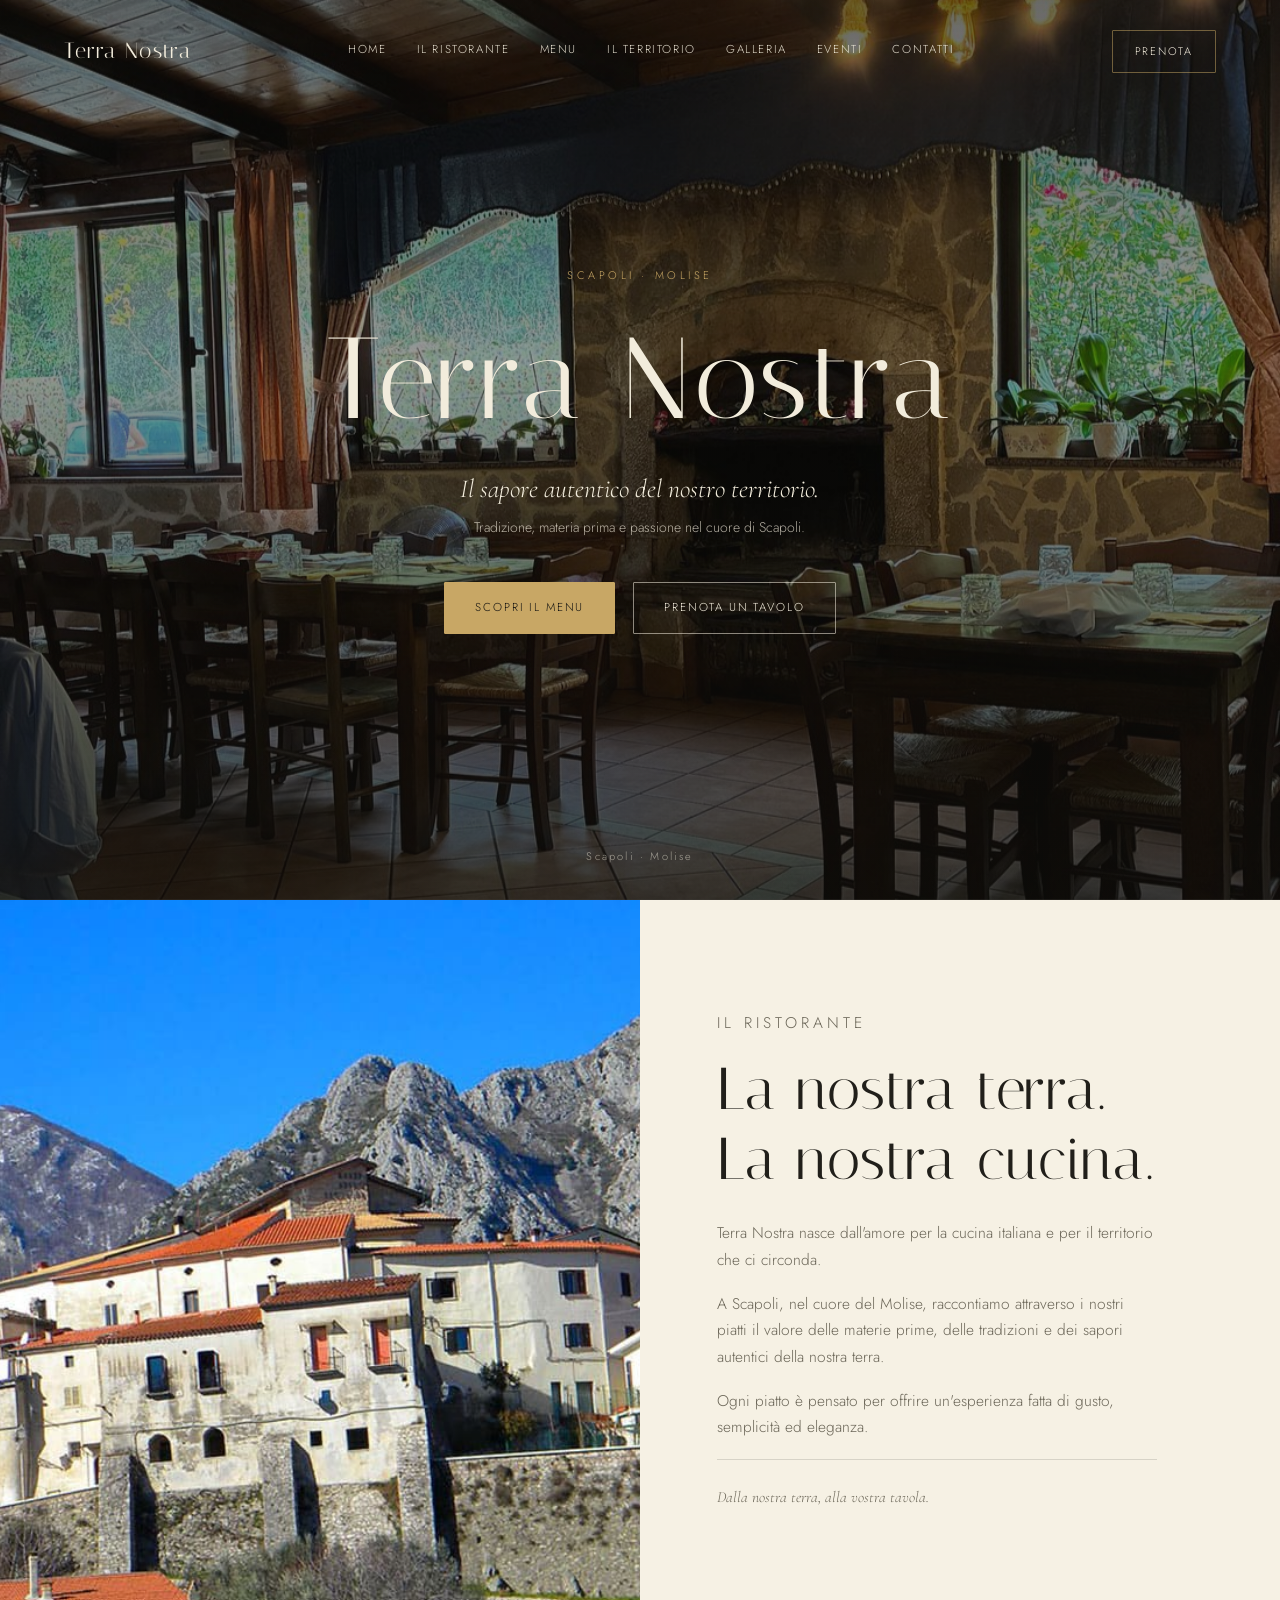
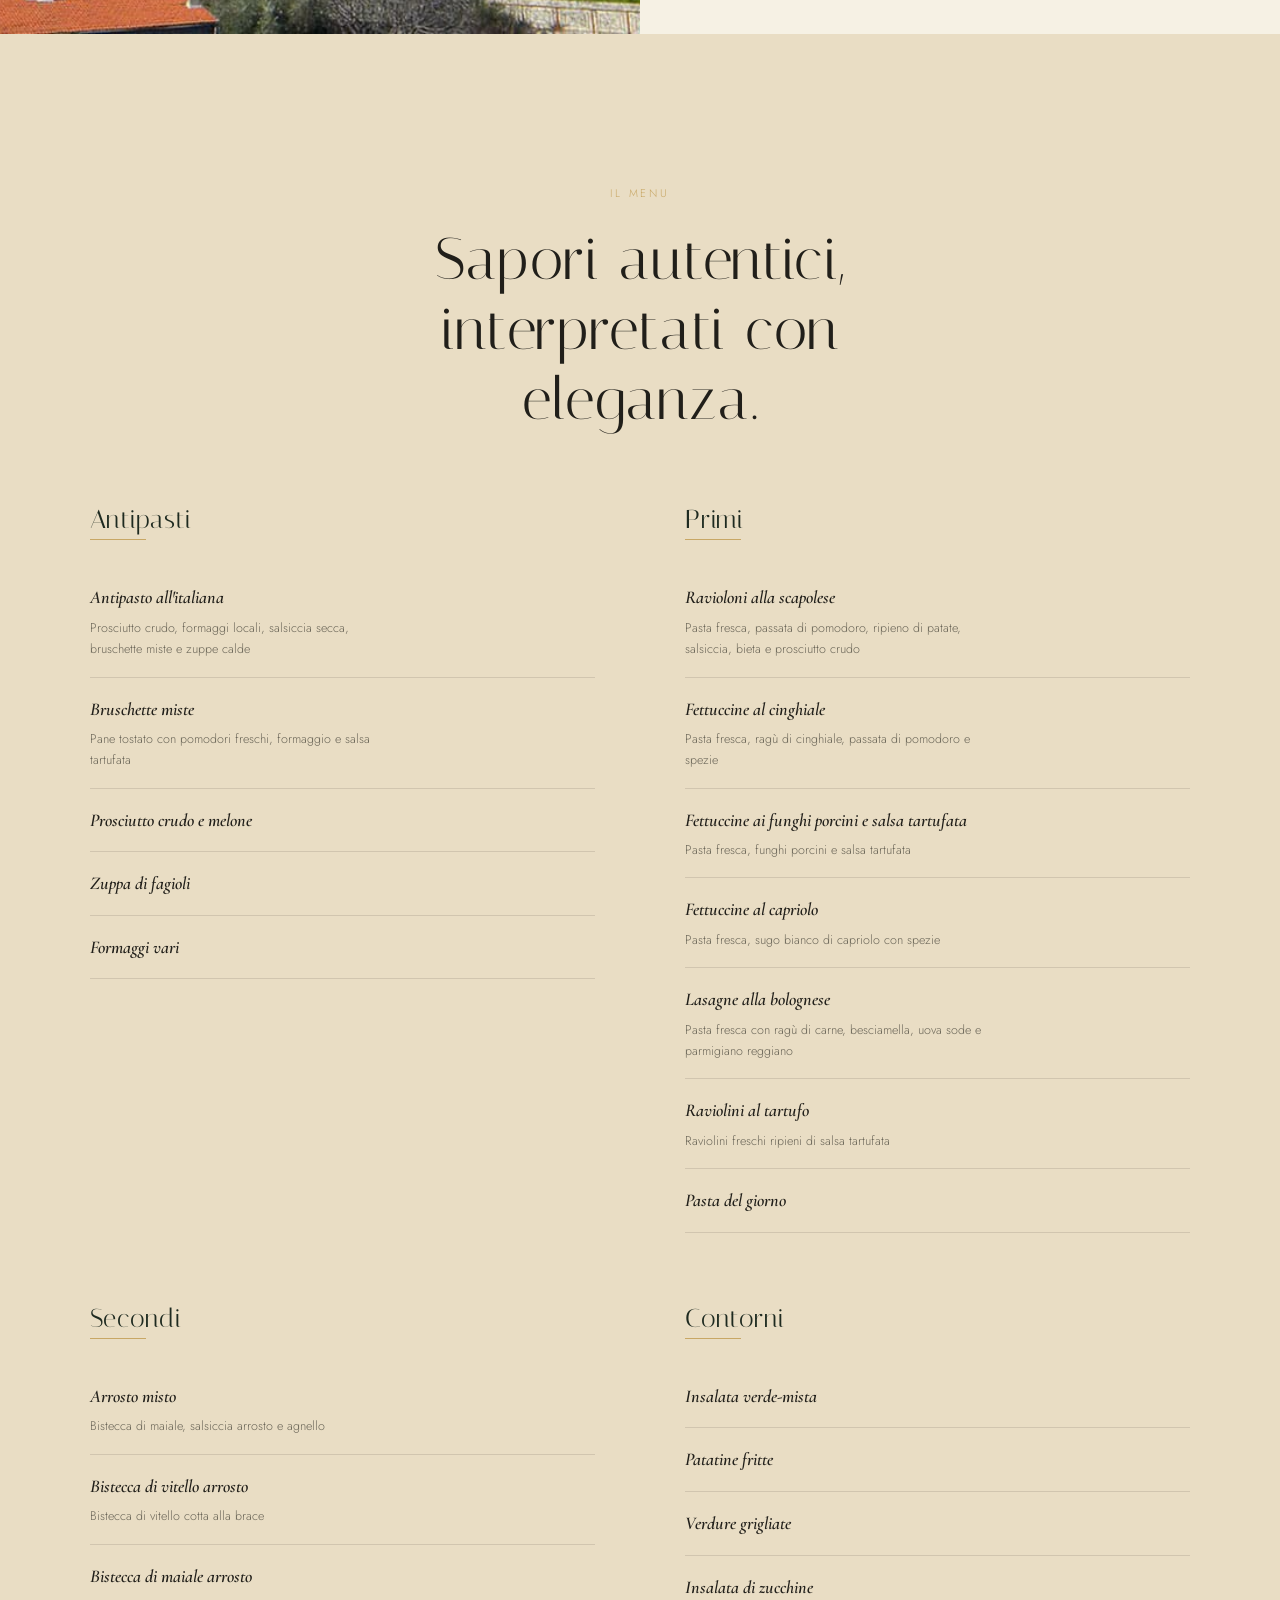
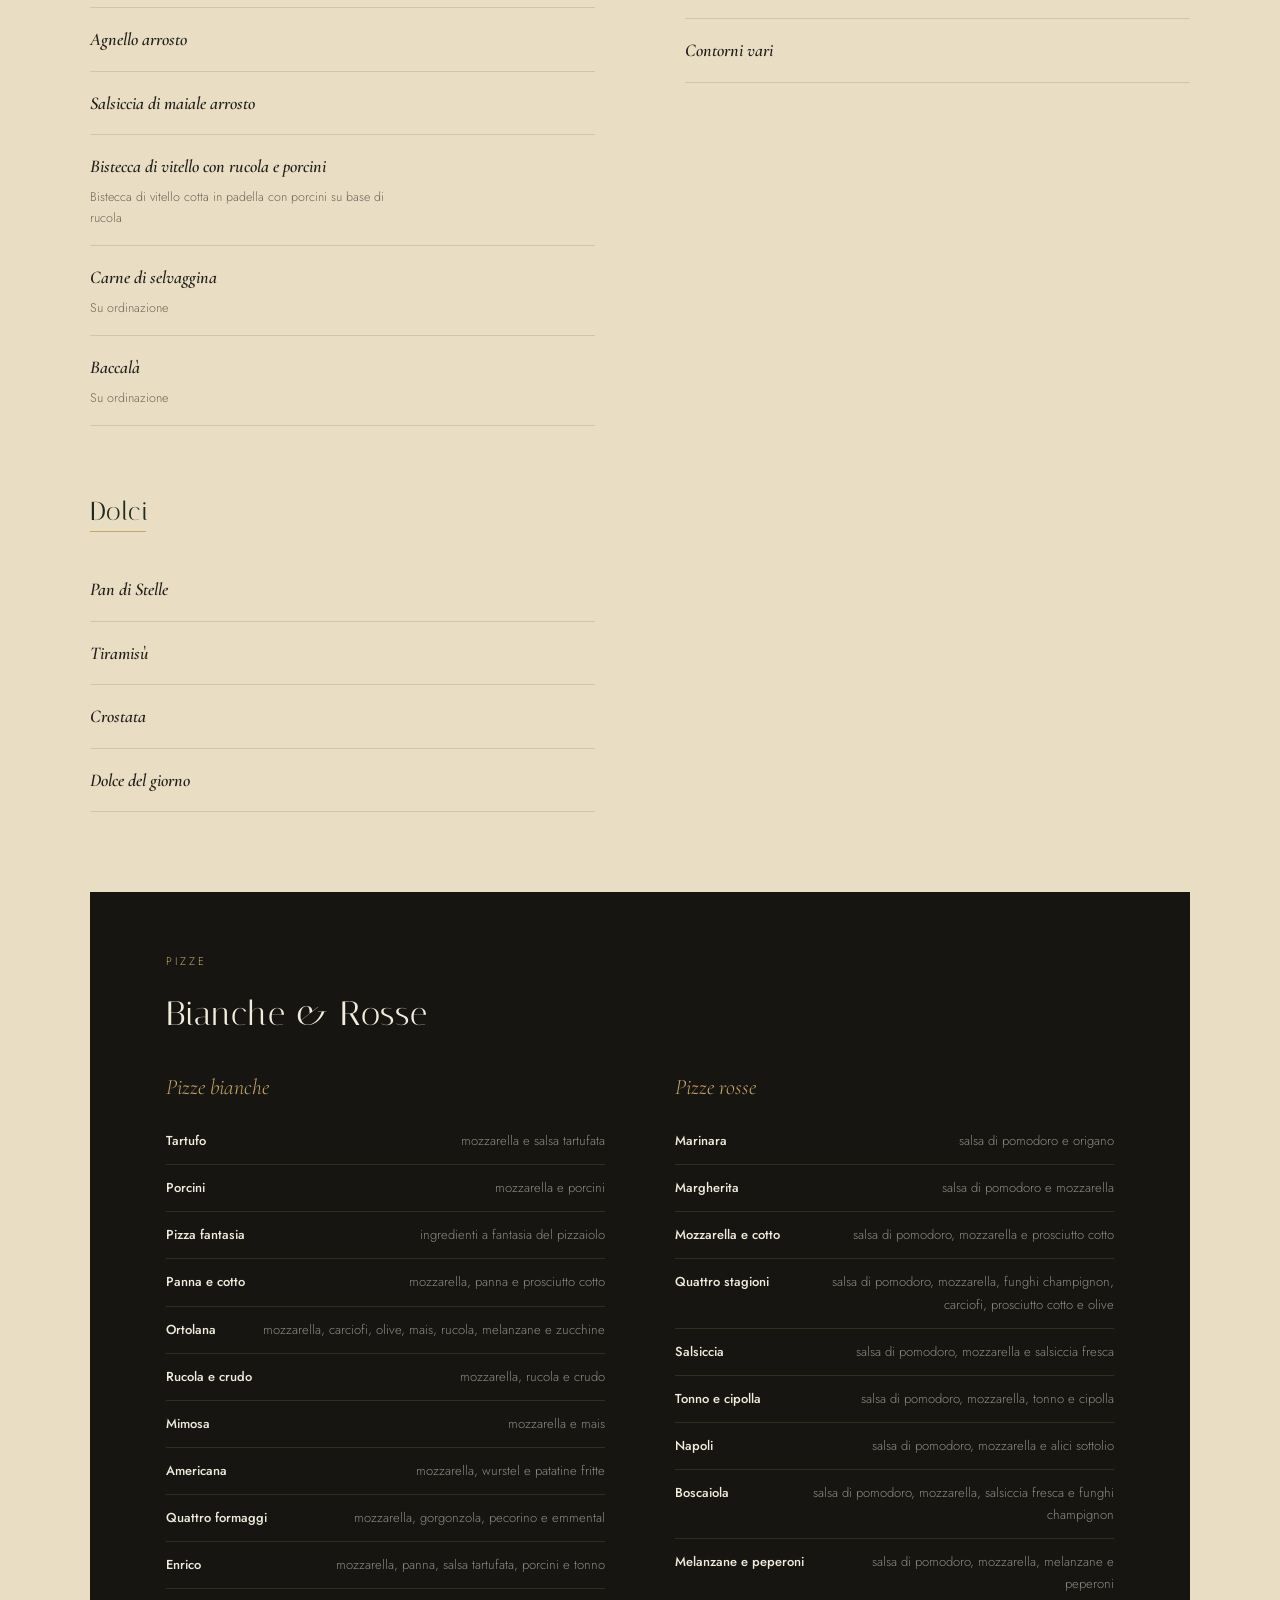
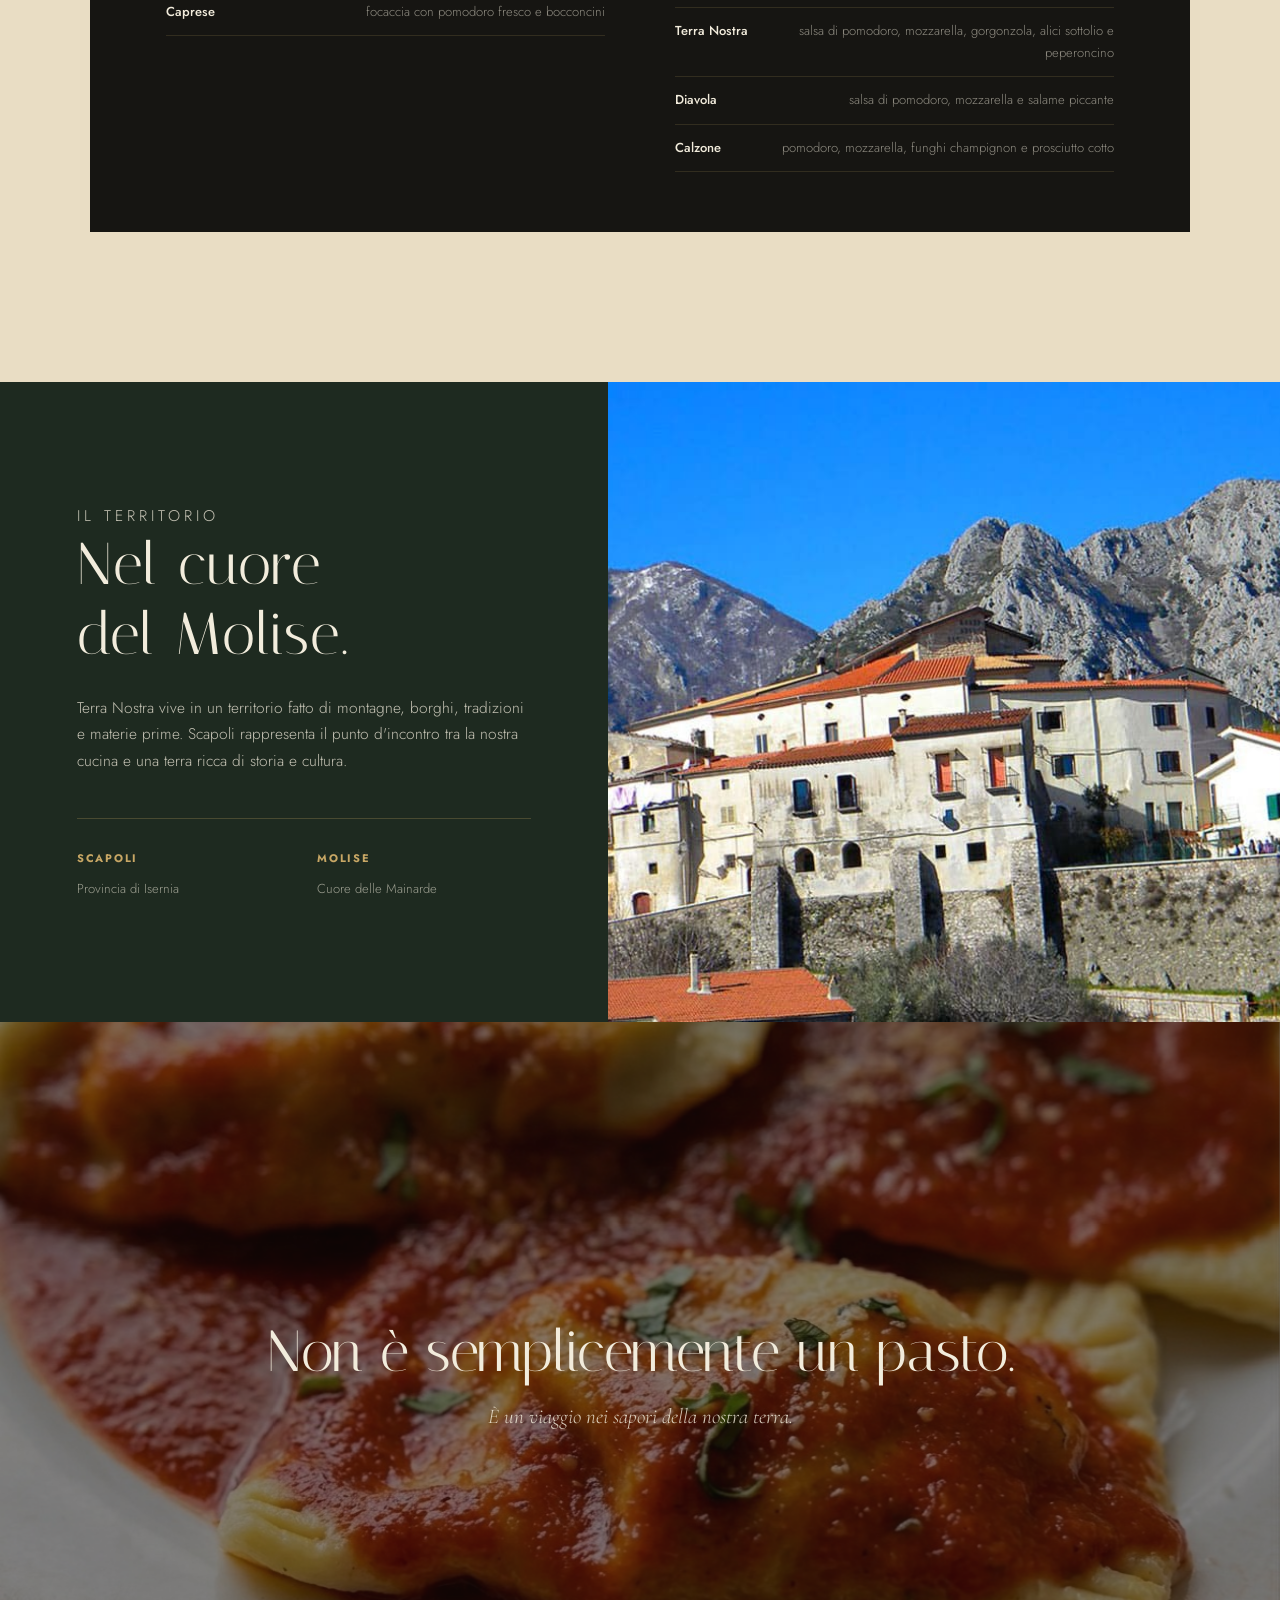
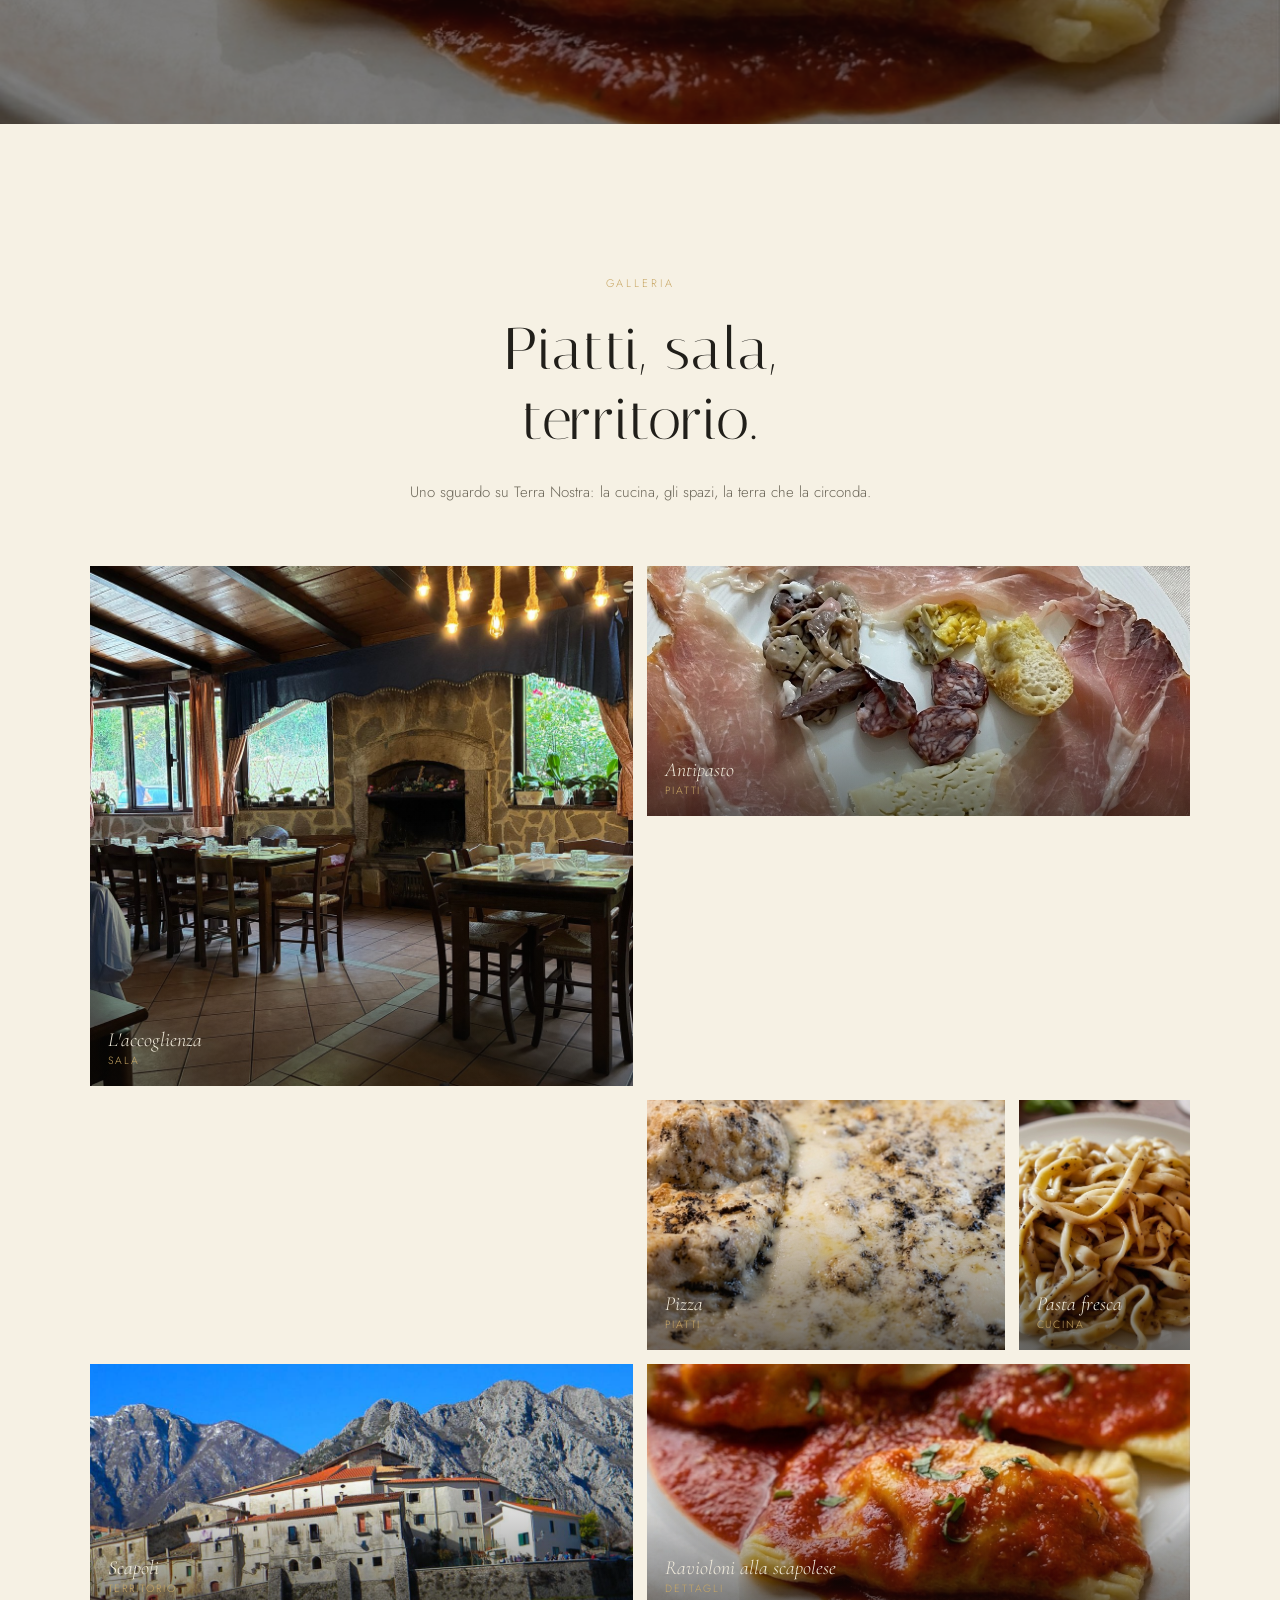
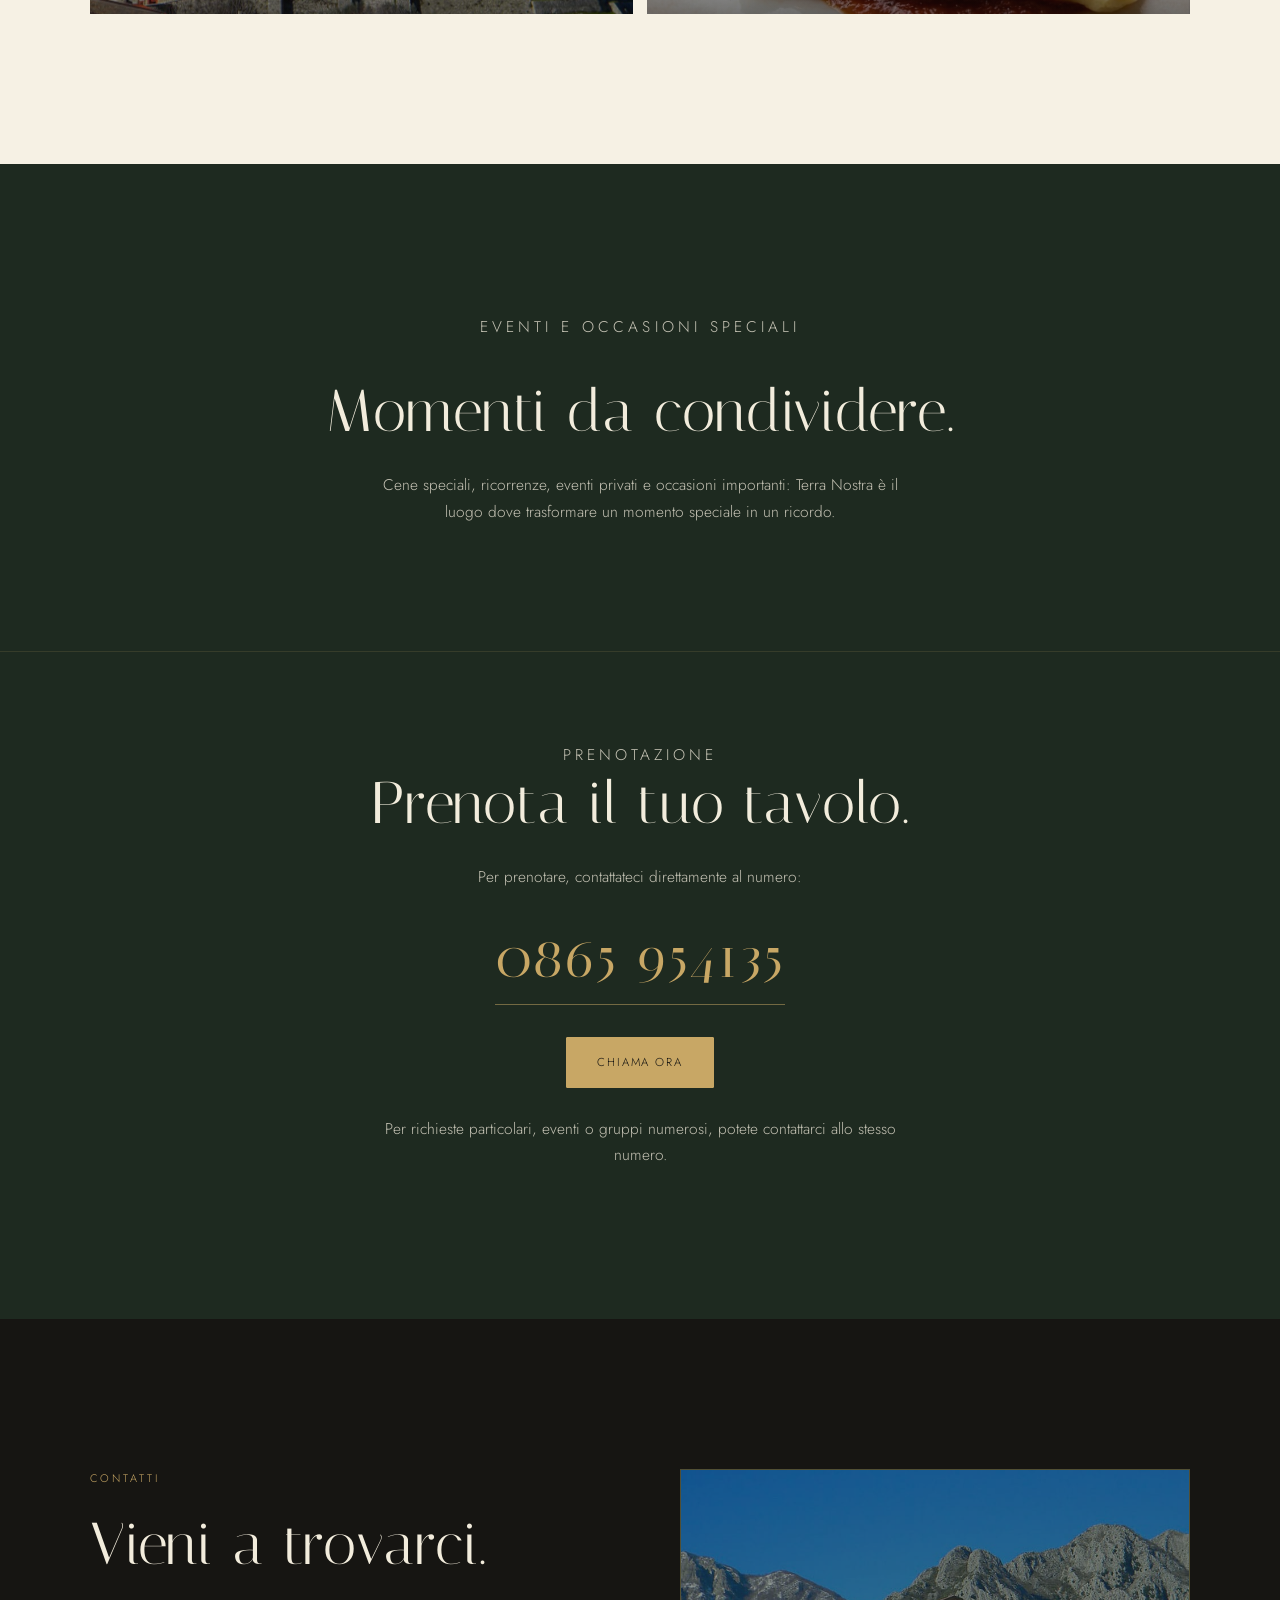
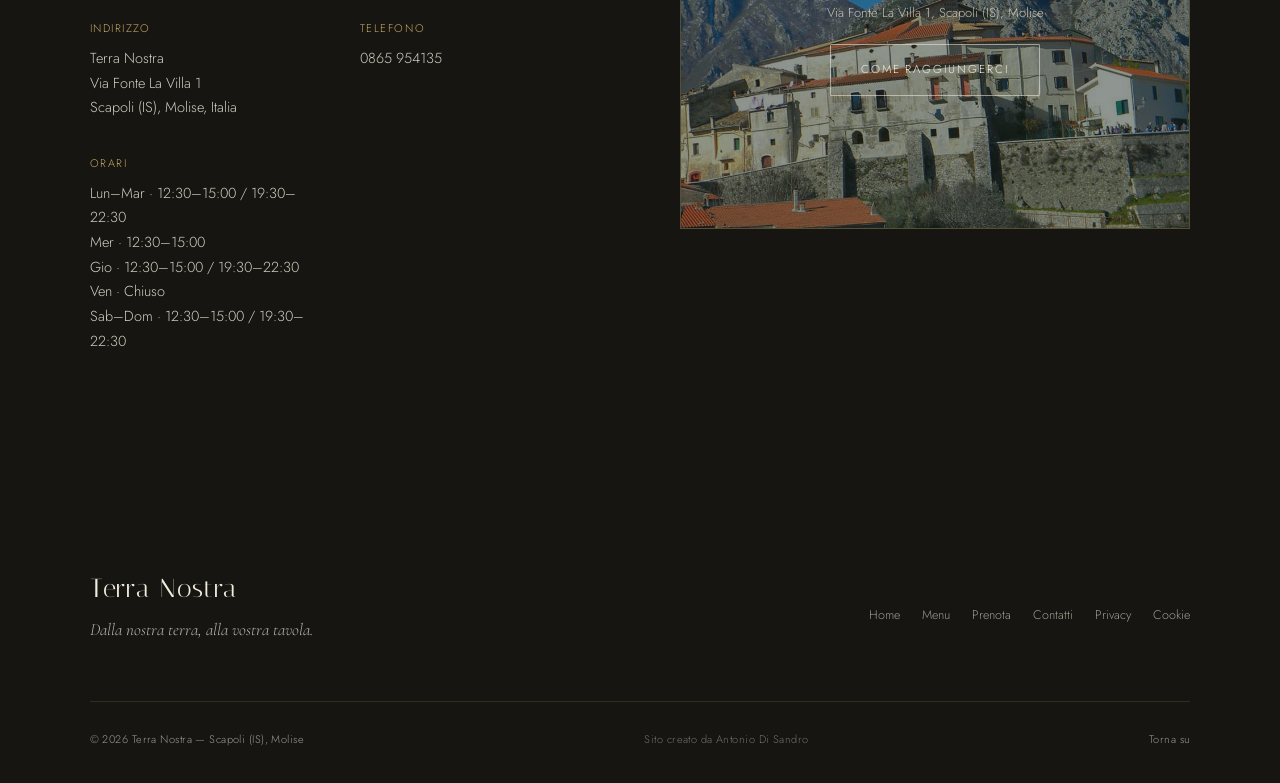
==== commit 29848d8a: "Update image source paths in index.html" ====
--- a/index.html
+++ b/index.html
@@ -39,7 +39,7 @@
 
 <!-- HERO -->
 <section class="hero">
-  <img class="hero-img" src="images/caption(1).jpg" alt="La sala di Terra Nostra">
+  <img class="hero-img" src="caption(1).jpg" alt="La sala di Terra Nostra">
   <div class="hero-scrim"></div>
   <div class="hero-in">
     <p class="hero-kicker">Scapoli · Molise</p>
@@ -56,7 +56,7 @@
 
 <!-- LA NOSTRA STORIA -->
 <section class="storia" id="ristorante">
-  <div class="storia-image"><img src="images/scapoli.jpg" alt="Il territorio del Molise attorno a Scapoli"></div>
+  <div class="storia-image"><img src="scapoli.jpg" alt="Il territorio del Molise attorno a Scapoli"></div>
   <div class="storia-copy">
     <p class="eyebrow reveal">Il Ristorante</p>
     <h2 class="title reveal">La nostra terra.<br>La nostra cucina.</h2>
@@ -167,12 +167,12 @@
       <div><strong>Molise</strong><span>Cuore delle Mainarde</span></div>
     </div>
   </div>
-  <div class="territorio-image"><img src="images/scapoli.jpg" alt="Le montagne delle Mainarde attorno a Scapoli"></div>
+  <div class="territorio-image"><img src="scapoli.jpg" alt="Le montagne delle Mainarde attorno a Scapoli"></div>
 </section>
 
 <!-- ESPERIENZA -->
 <section class="esperienza">
-  <img class="esperienza-img" src="images/ravioli.jpg" alt="Ravioloni alla scapolese, piatto simbolo di Terra Nostra">
+  <img class="esperienza-img" src="ravioli.jpg" alt="Ravioloni alla scapolese, piatto simbolo di Terra Nostra">
   <div class="esperienza-scrim"></div>
   <div class="esperienza-copy reveal">
     <h2>Non è semplicemente un pasto.</h2>
@@ -188,12 +188,12 @@
     <p class="reveal" style="color:var(--ink-muted);font-size:15px">Uno sguardo su Terra Nostra: la cucina, gli spazi, la terra che la circonda.</p>
   </div>
   <div class="gallery-grid">
-    <figure class="g g-1 reveal"><img src="images/caption(1).jpg" alt="La sala di Terra Nostra"><span class="g-tag">Sala</span><figcaption class="g-cap">L'accoglienza</figcaption></figure>
-    <figure class="g g-2 reveal"><img src="images/antipasto.jpg" alt="Antipasto all'italiana"><span class="g-tag">Piatti</span><figcaption class="g-cap">Antipasto</figcaption></figure>
-    <figure class="g g-3 reveal"><img src="images/pizza.jpg" alt="Pizza"><span class="g-tag">Piatti</span><figcaption class="g-cap">Pizza</figcaption></figure>
-    <figure class="g g-4 reveal"><img src="images/pasta.jpg" alt="Pasta fresca"><span class="g-tag">Cucina</span><figcaption class="g-cap">Pasta fresca</figcaption></figure>
-    <figure class="g g-5 reveal"><img src="images/scapoli.jpg" alt="Il territorio di Scapoli"><span class="g-tag">Territorio</span><figcaption class="g-cap">Scapoli</figcaption></figure>
-    <figure class="g g-6 reveal"><img src="images/ravioli.jpg" alt="Ravioloni alla scapolese"><span class="g-tag">Dettagli</span><figcaption class="g-cap">Ravioloni alla scapolese</figcaption></figure>
+    <figure class="g g-1 reveal"><img src="caption(1).jpg" alt="La sala di Terra Nostra"><span class="g-tag">Sala</span><figcaption class="g-cap">L'accoglienza</figcaption></figure>
+    <figure class="g g-2 reveal"><img src="antipasto.jpg" alt="Antipasto all'italiana"><span class="g-tag">Piatti</span><figcaption class="g-cap">Antipasto</figcaption></figure>
+    <figure class="g g-3 reveal"><img src="pizza.jpg" alt="Pizza"><span class="g-tag">Piatti</span><figcaption class="g-cap">Pizza</figcaption></figure>
+    <figure class="g g-4 reveal"><img src="pasta.jpg" alt="Pasta fresca"><span class="g-tag">Cucina</span><figcaption class="g-cap">Pasta fresca</figcaption></figure>
+    <figure class="g g-5 reveal"><img src="scapoli.jpg" alt="Il territorio di Scapoli"><span class="g-tag">Territorio</span><figcaption class="g-cap">Scapoli</figcaption></figure>
+    <figure class="g g-6 reveal"><img src="ravioli.jpg" alt="Ravioloni alla scapolese"><span class="g-tag">Dettagli</span><figcaption class="g-cap">Ravioloni alla scapolese</figcaption></figure>
   </div>
 </section>
 
@@ -231,7 +231,7 @@
       </div>
     </div>
     <div class="map-panel reveal">
-      <img src="images/scapoli.jpg" alt="Mappa del territorio di Scapoli">
+      <img src="scapoli.jpg" alt="Mappa del territorio di Scapoli">
       <div class="map-panel-in">
         <p>Via Fonte La Villa 1, Scapoli (IS), Molise</p>
         <a class="btn btn-line" style="border-color:rgba(242,236,220,.55)" target="_blank" rel="noopener" href="https://www.google.com/maps/search/?api=1&query=Via%20Fonte%20La%20Villa%201%20Scapoli%20IS">Come raggiungerci</a>
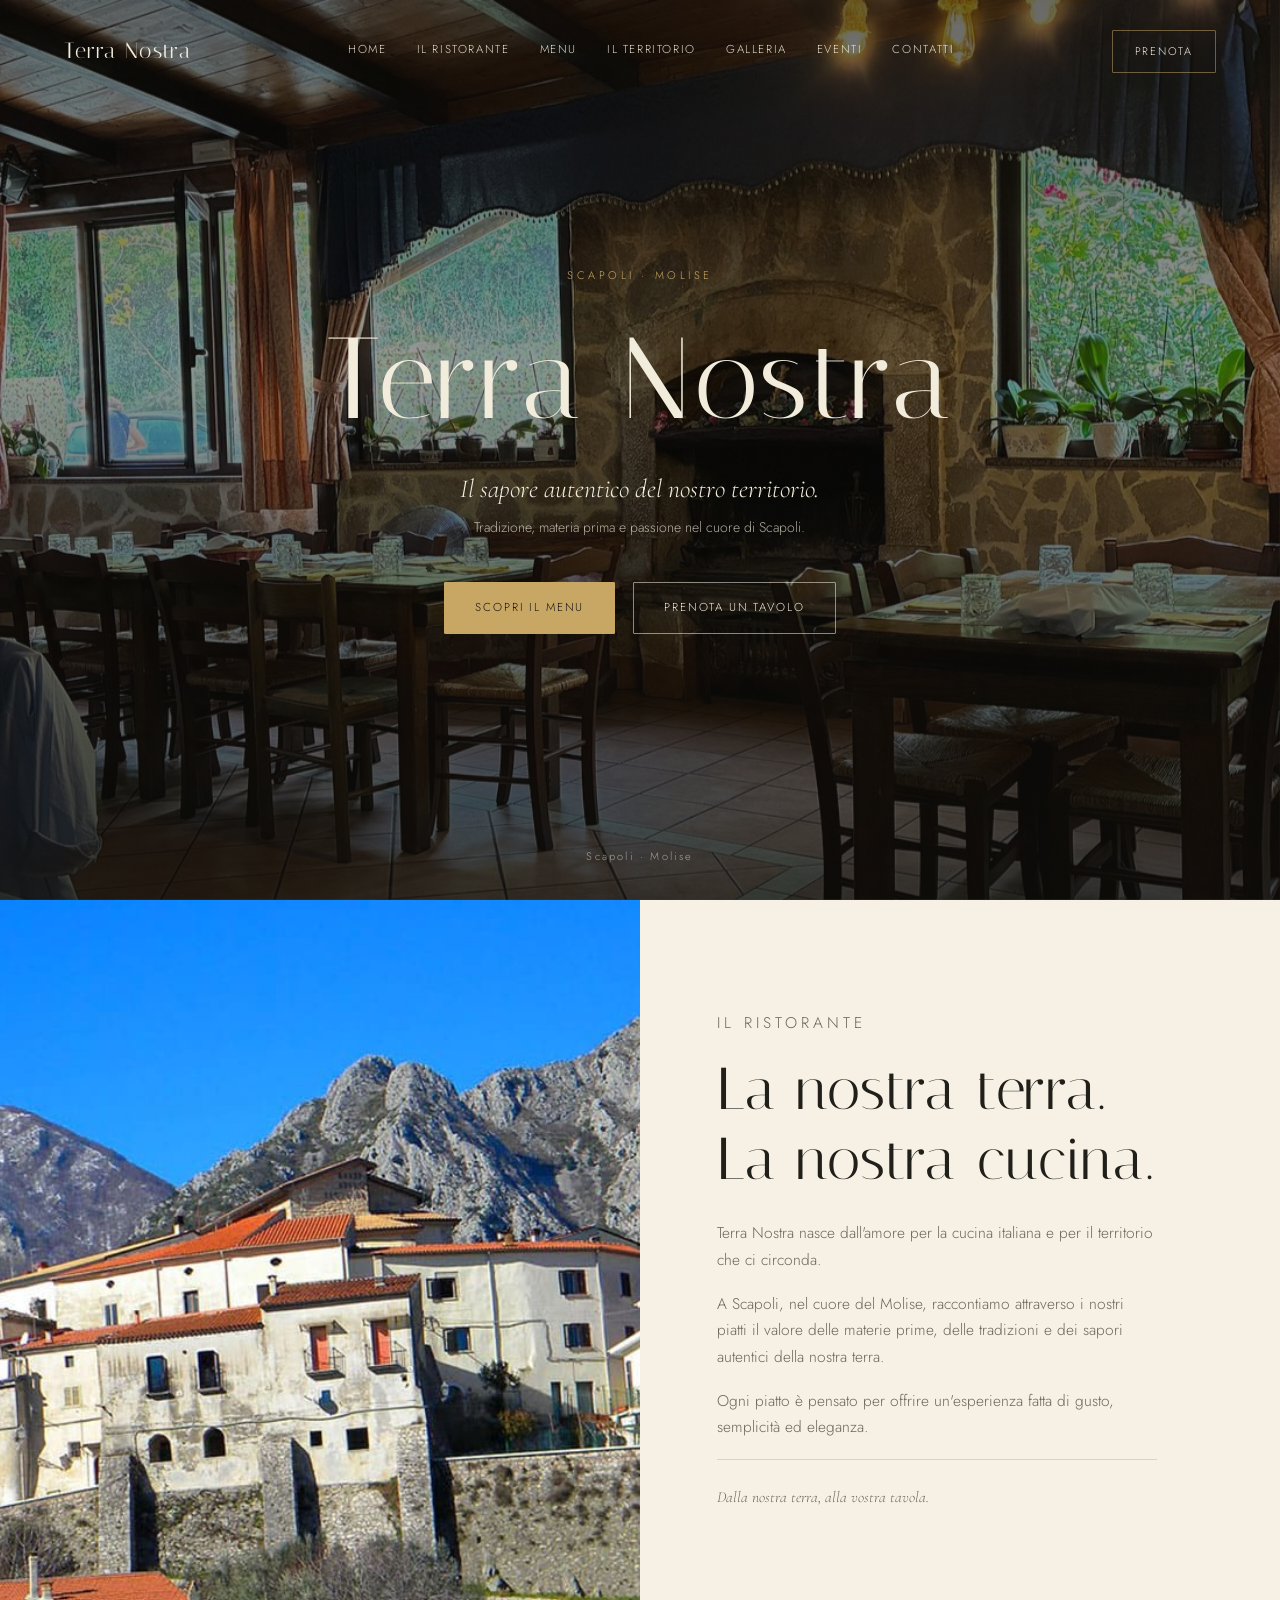
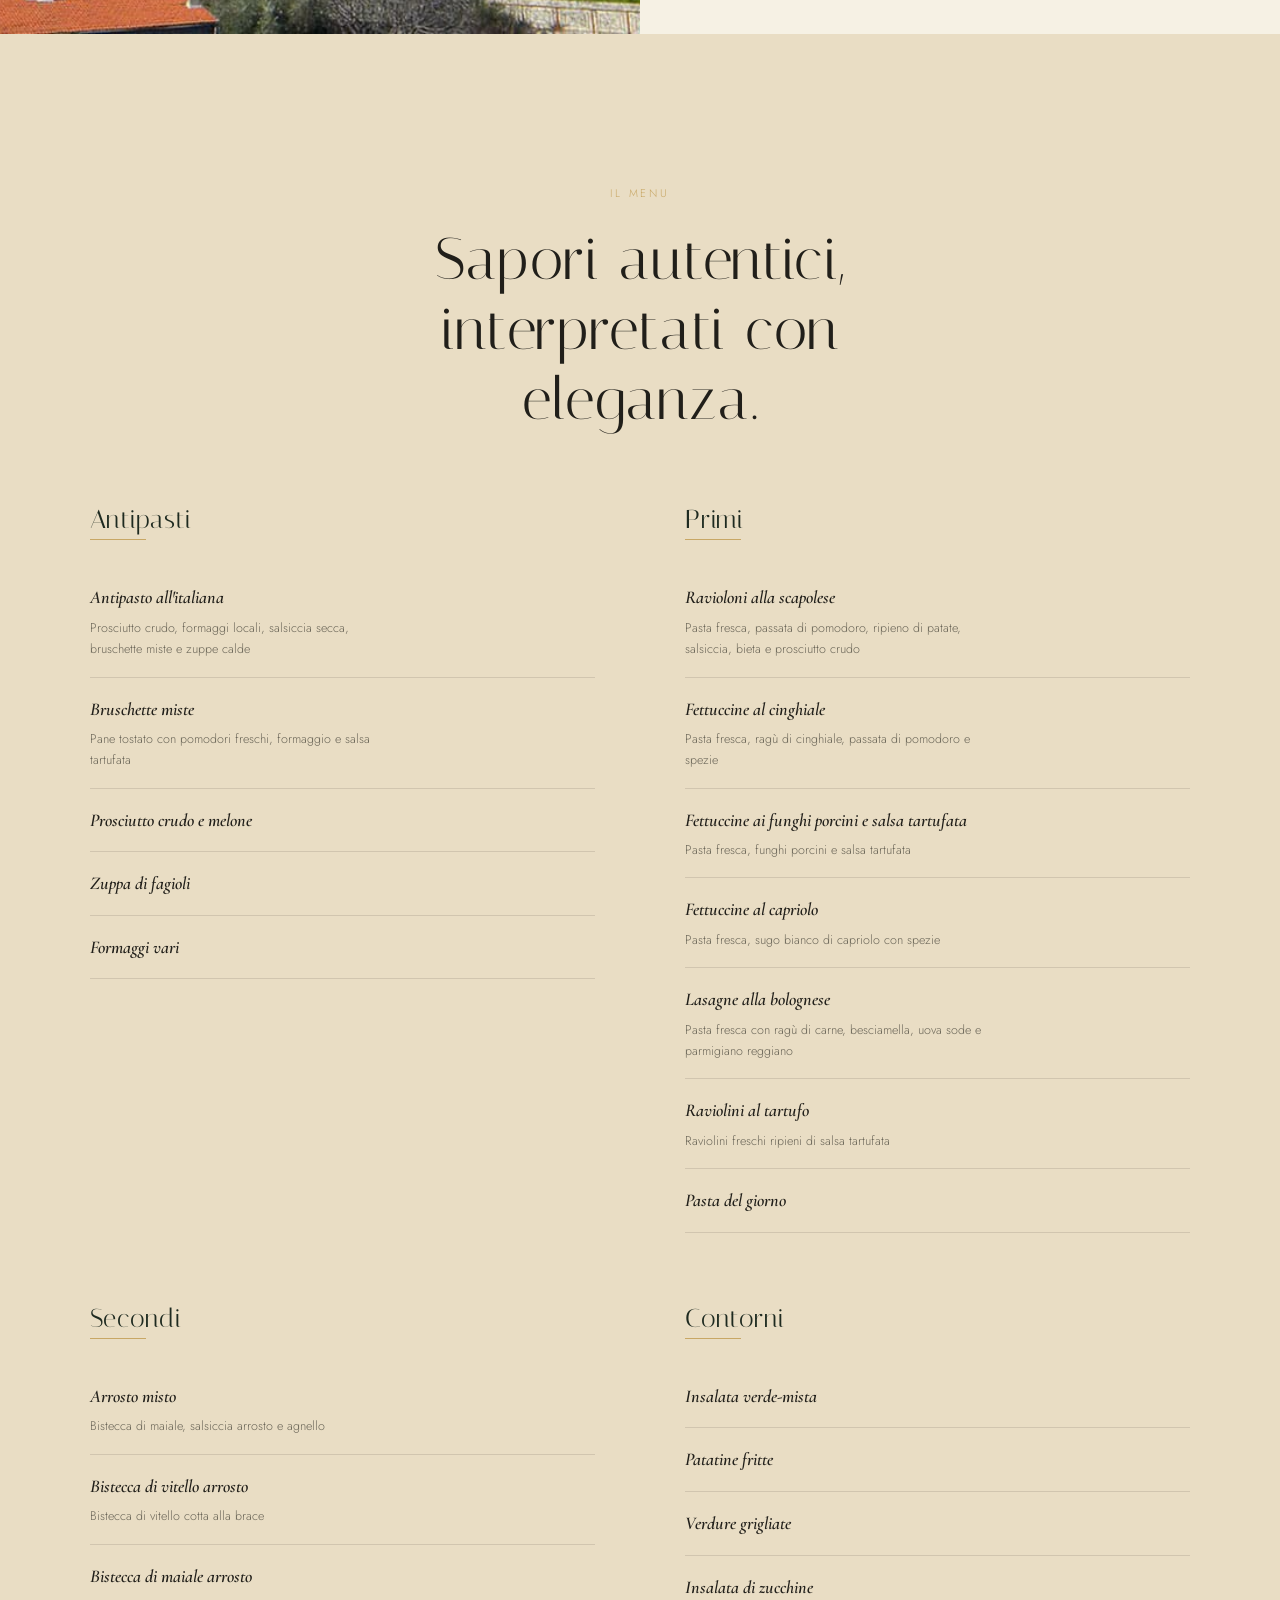
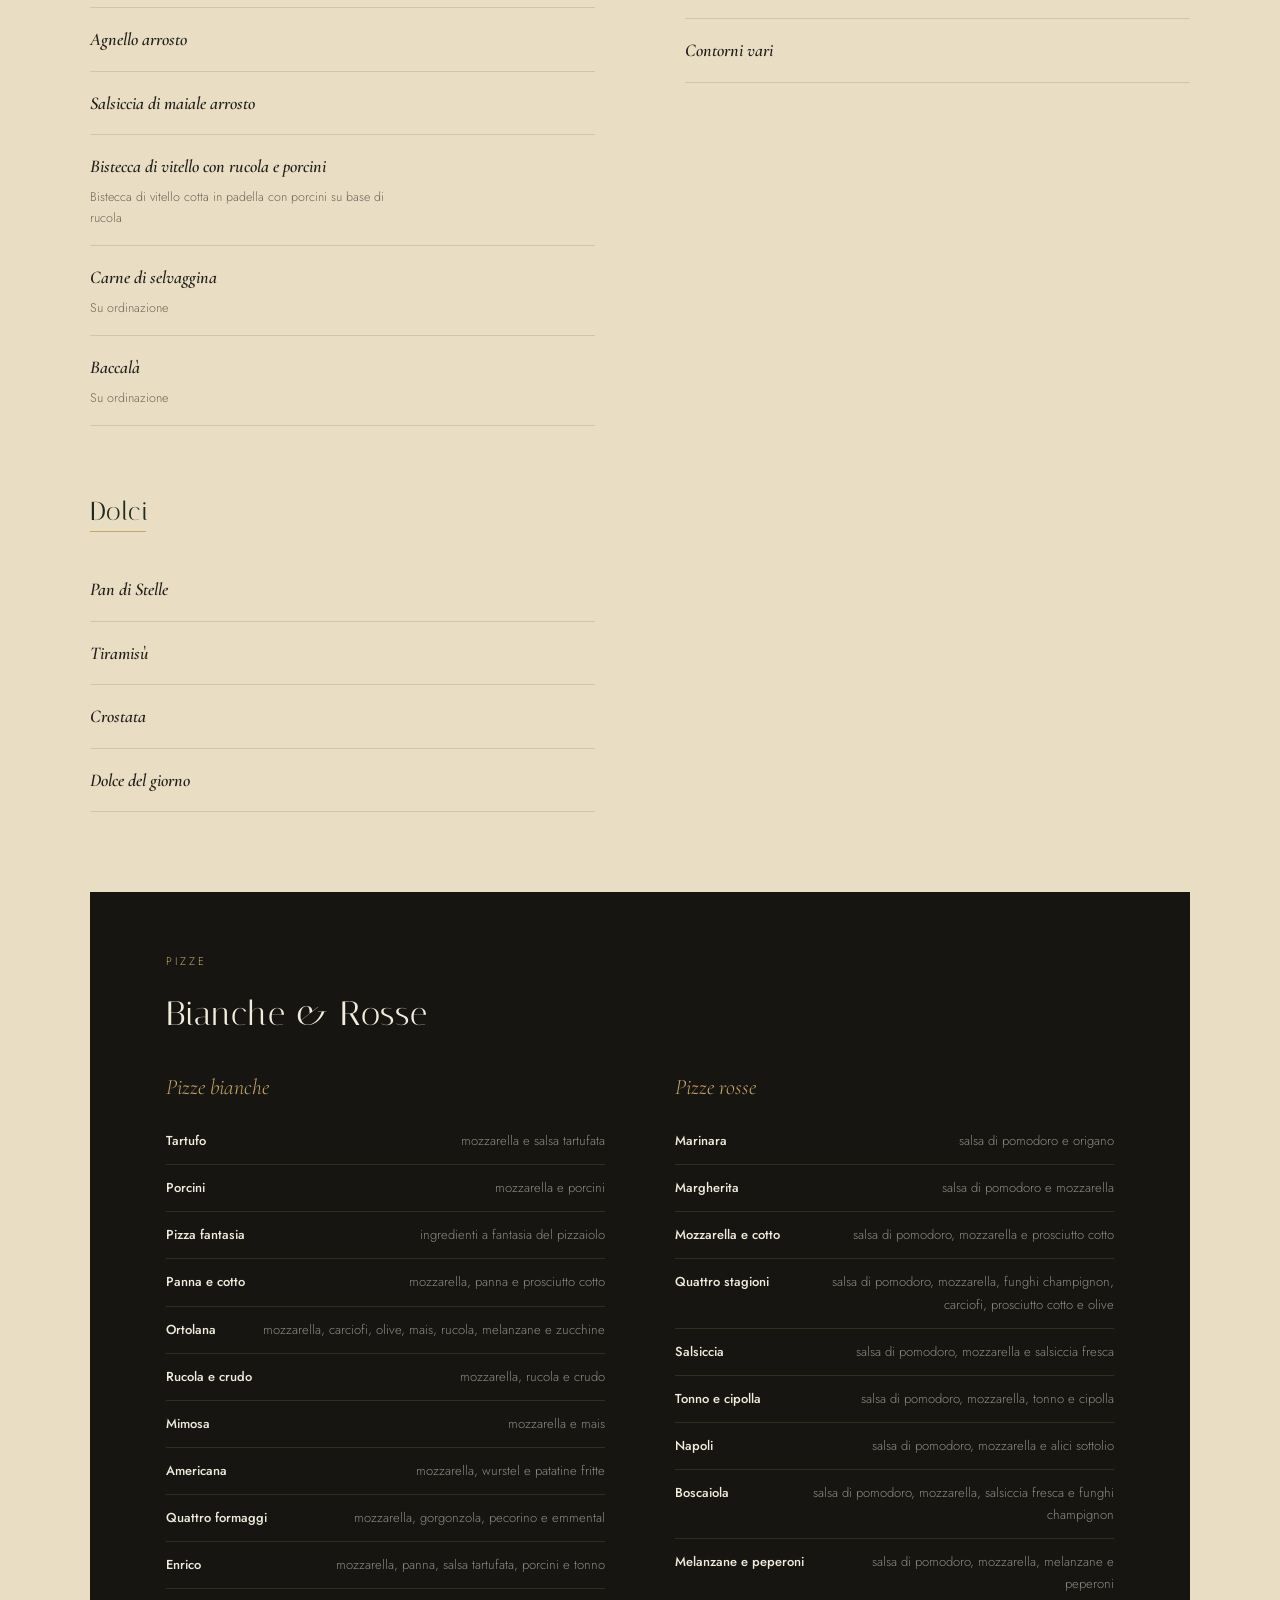
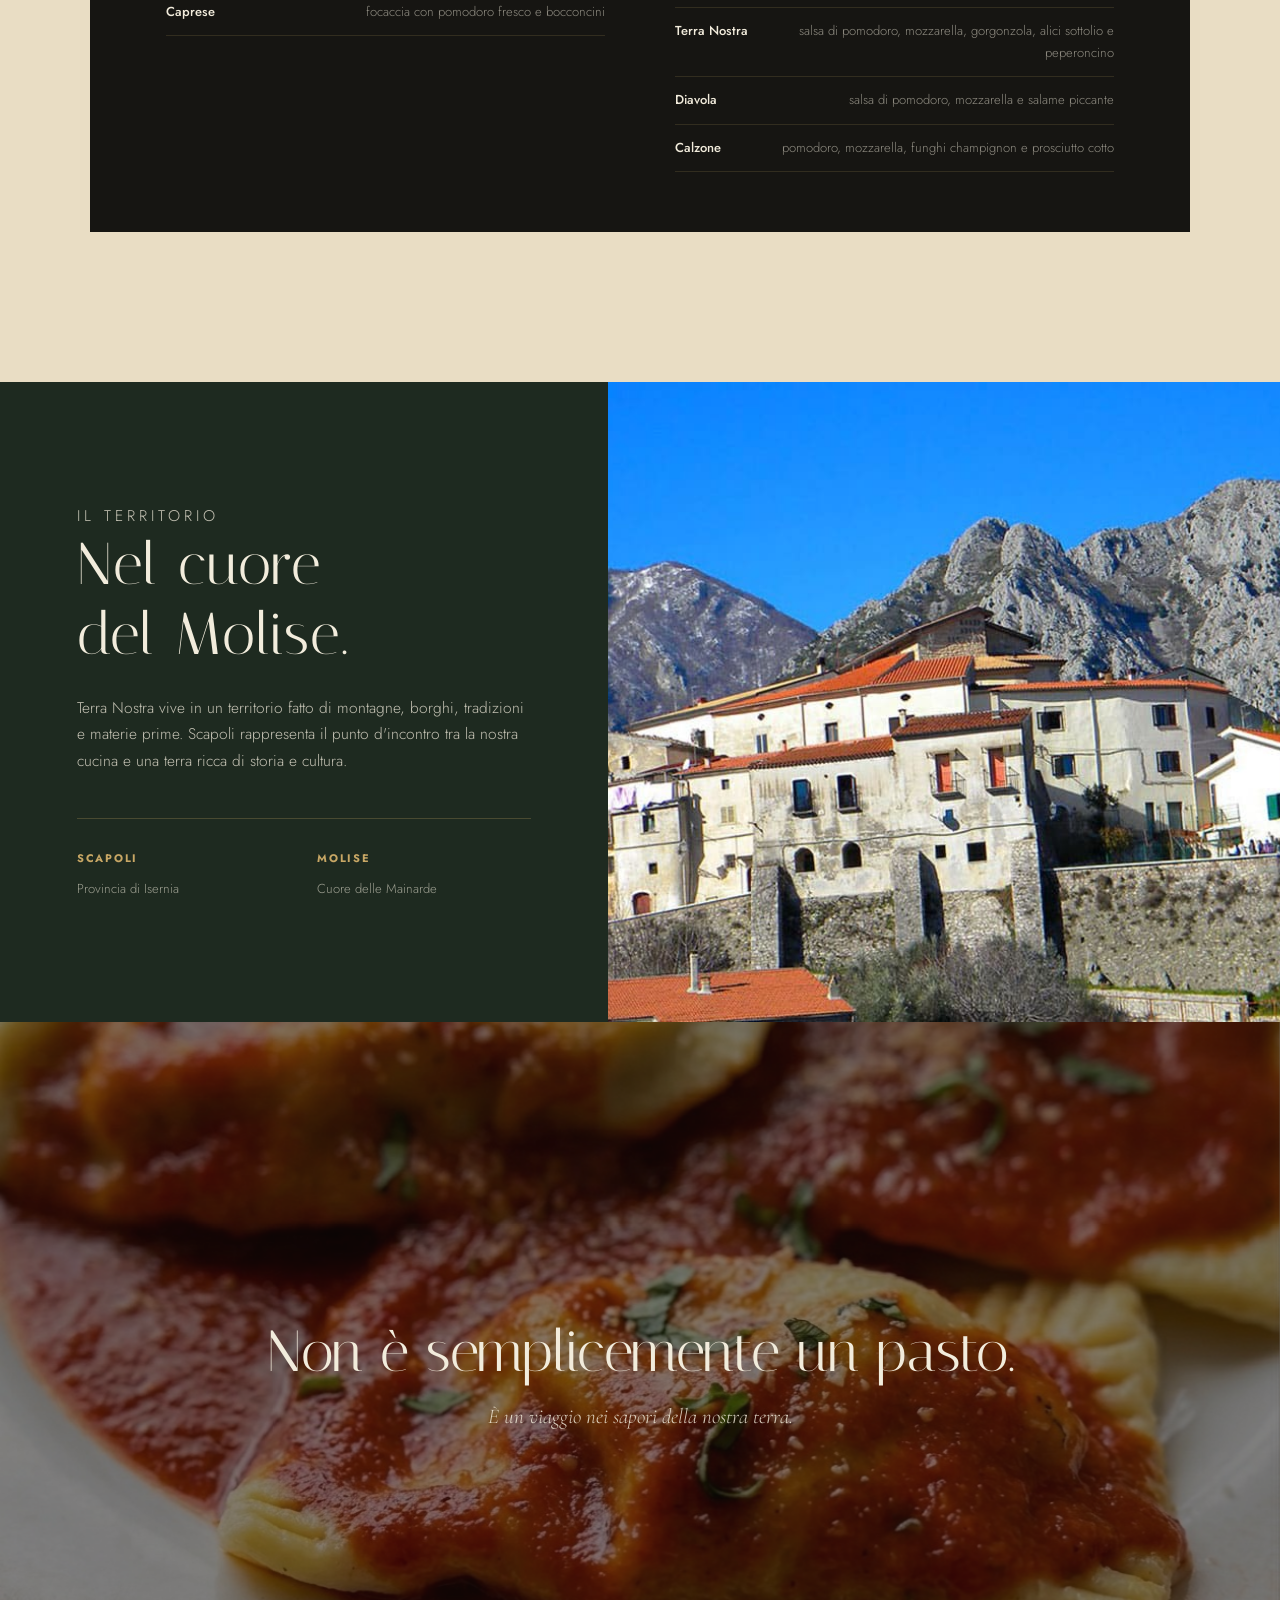
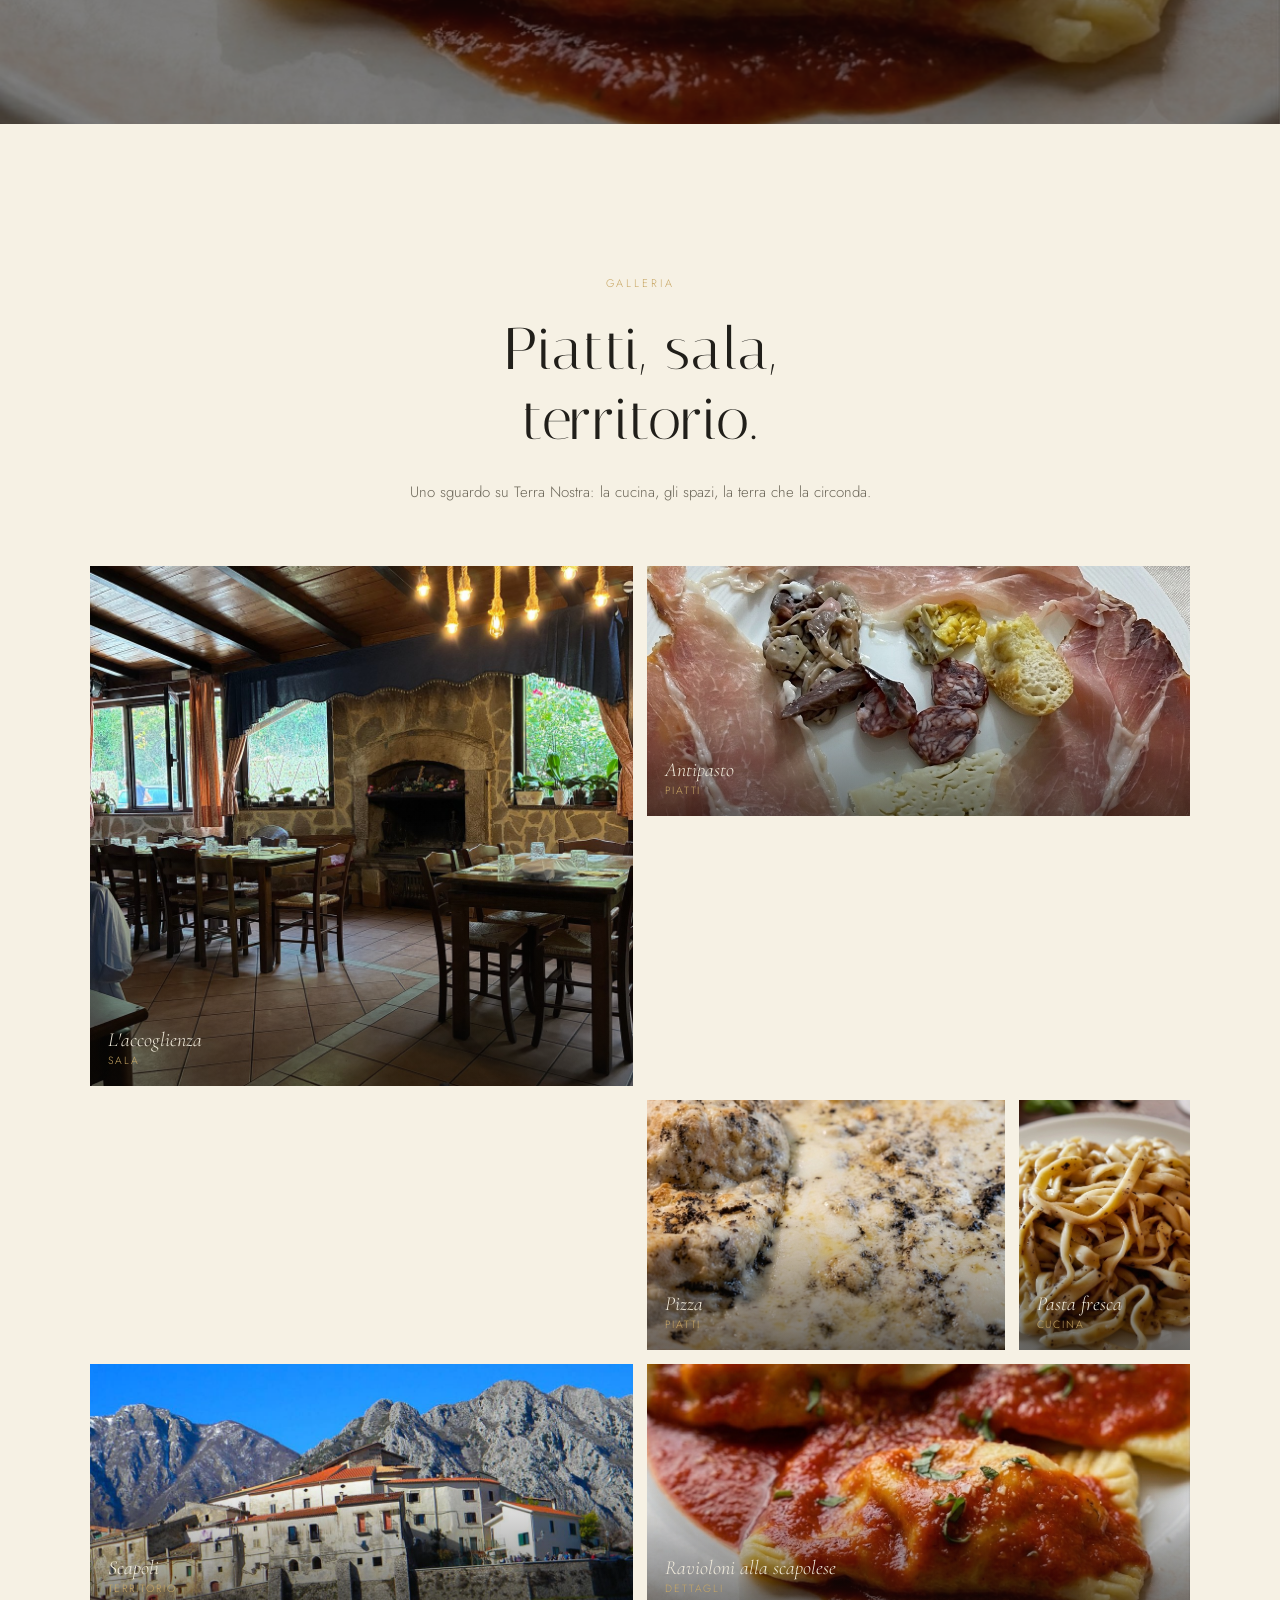
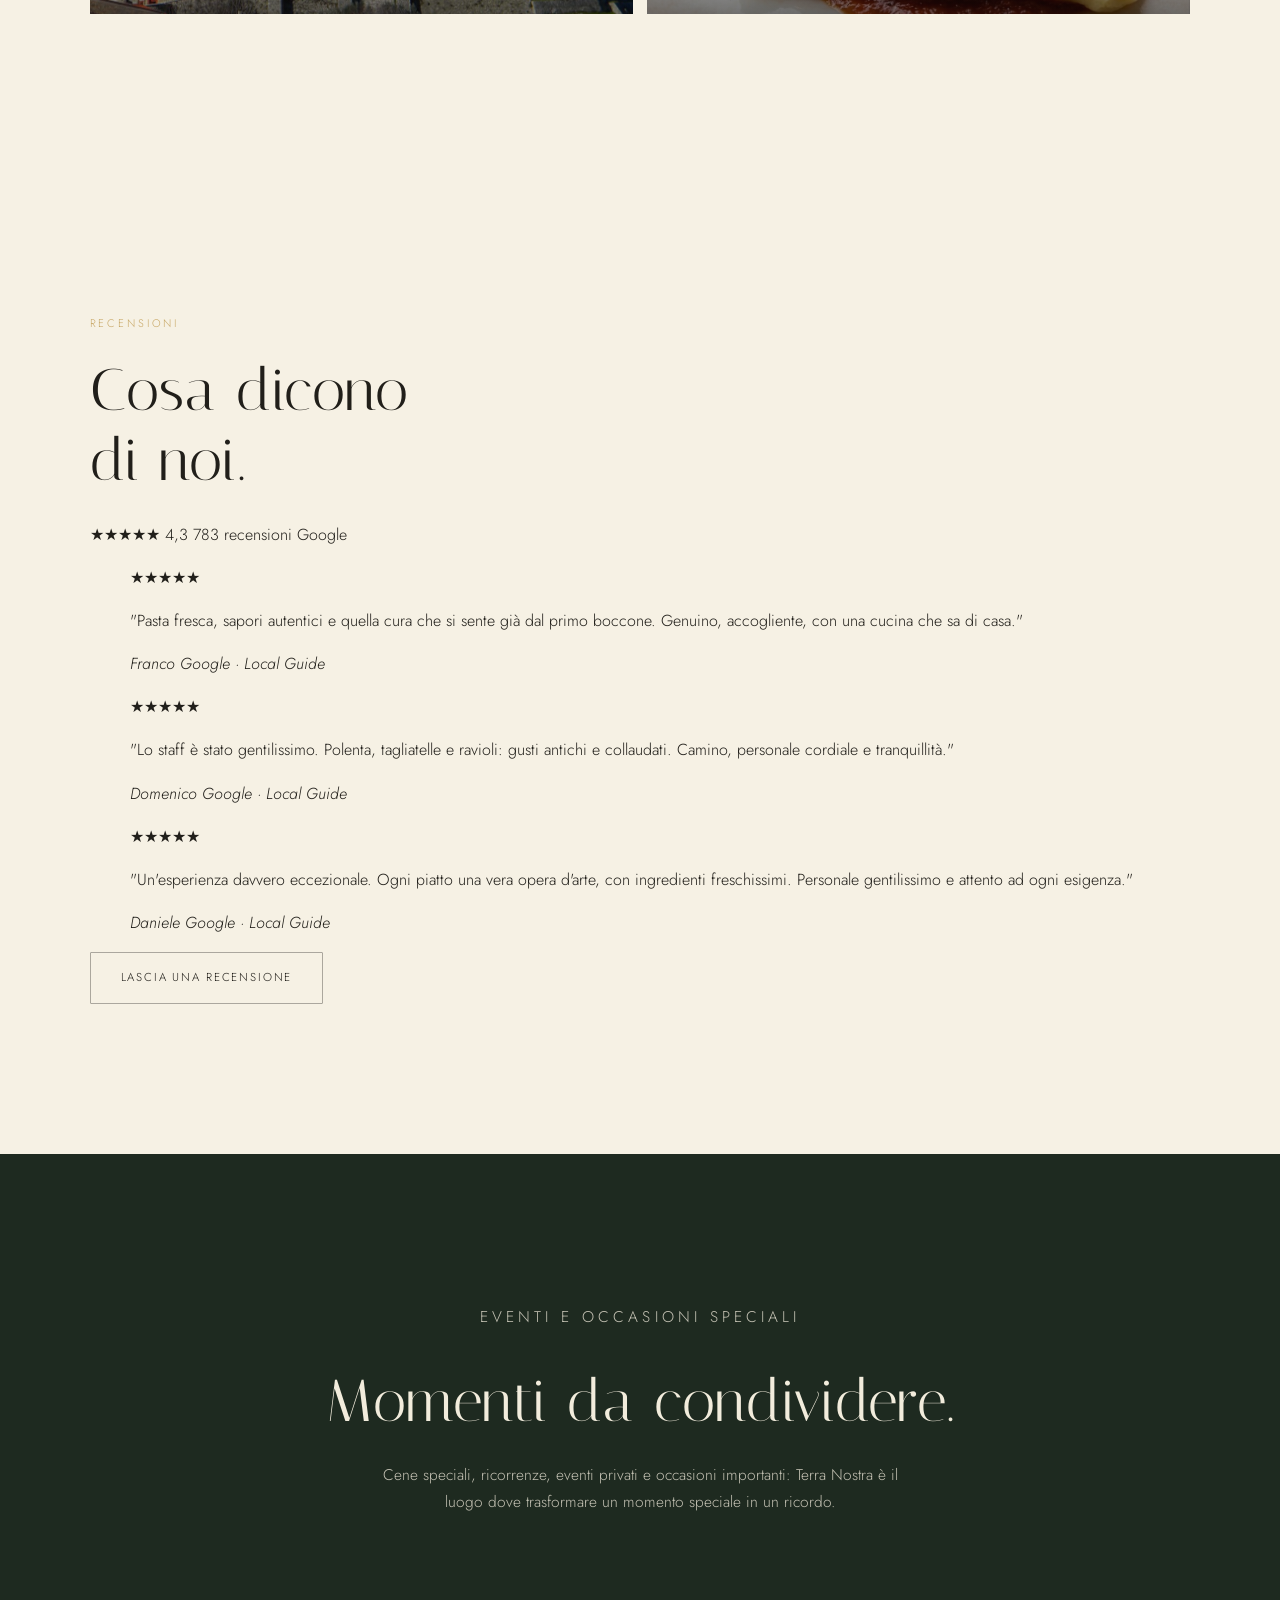
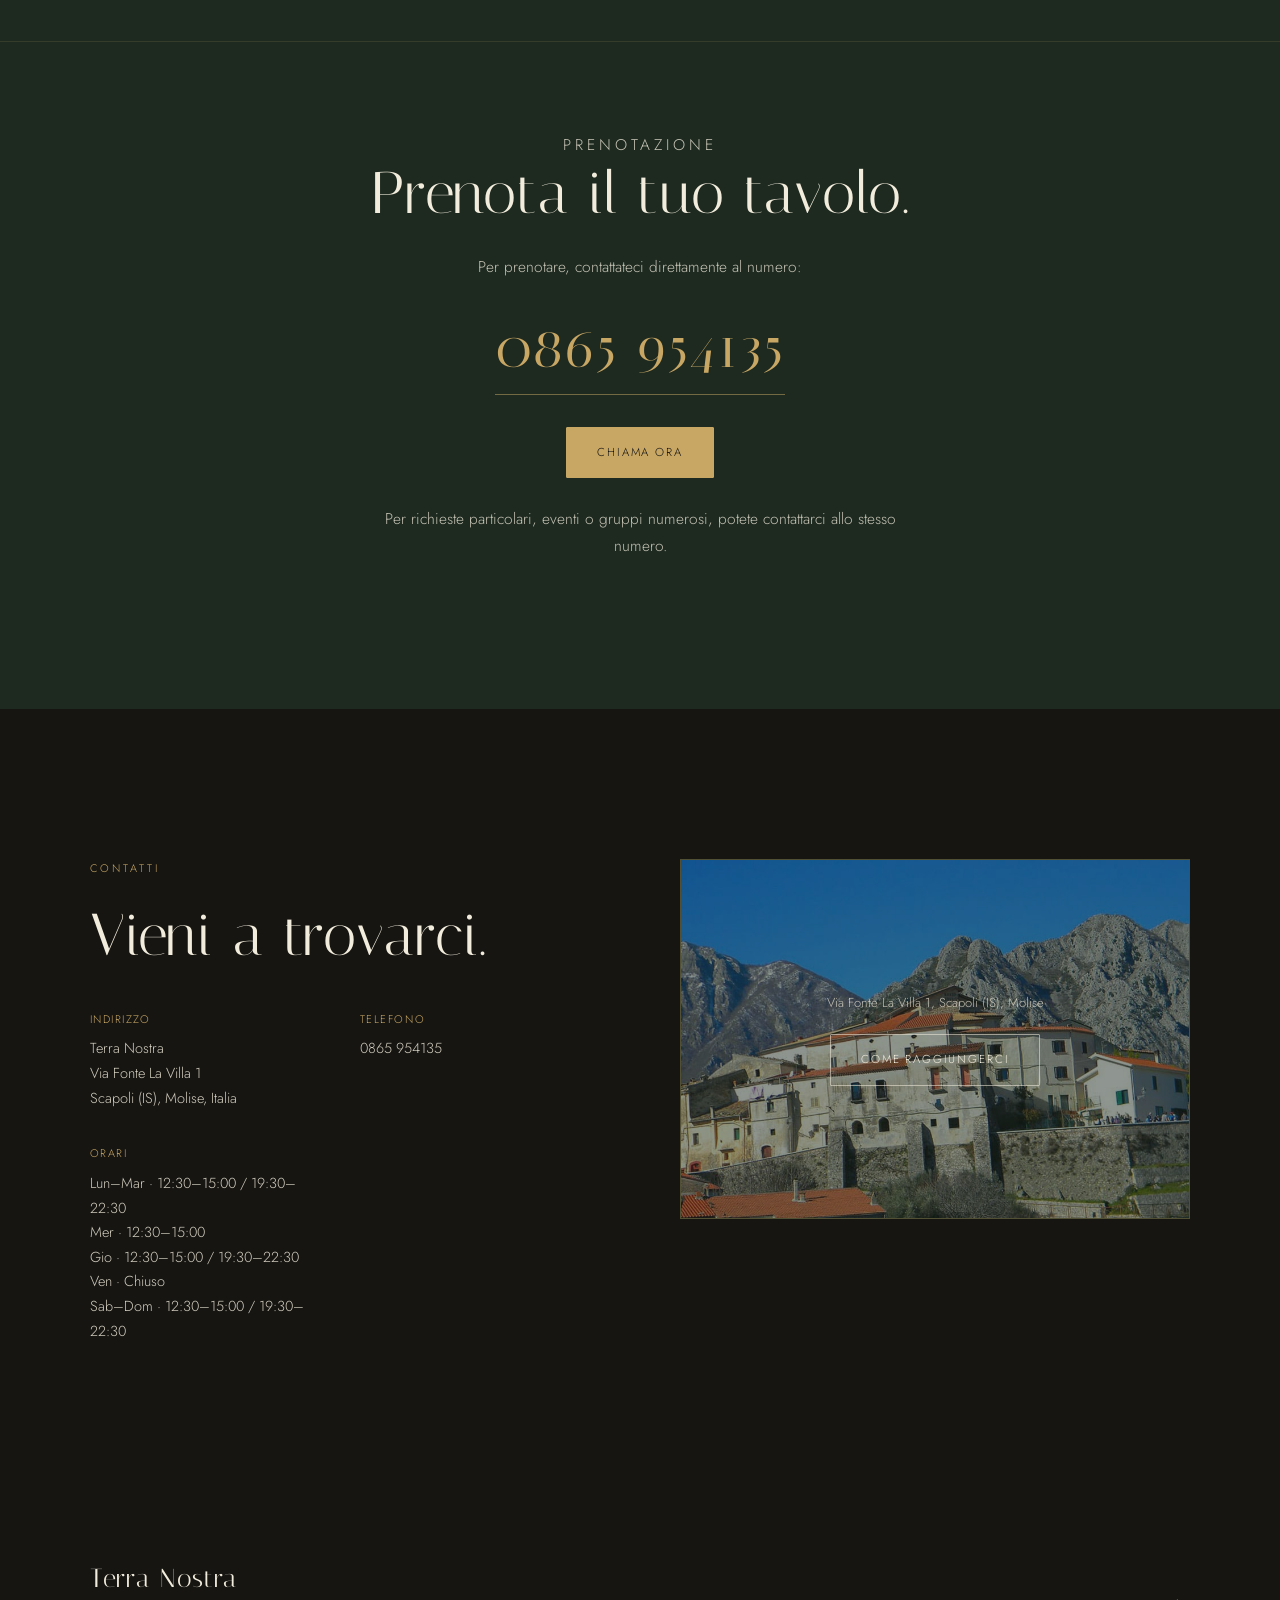
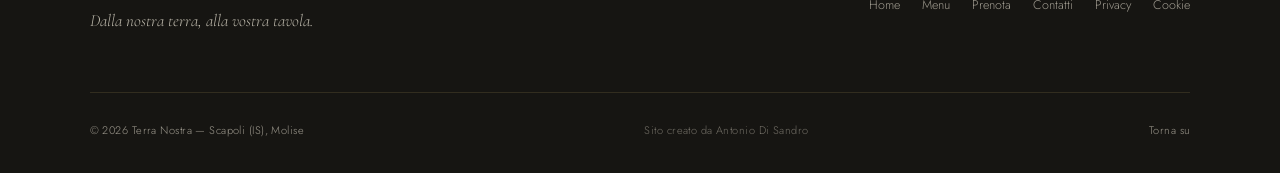
==== commit ddb7169c: "Add files via upload" ====
--- a/index.html
+++ b/index.html
@@ -10,7 +10,7 @@
 <link href="https://fonts.googleapis.com/css2?family=Italiana&family=Cormorant+Garamond:ital,wght@0,400;0,600;1,400;1,600&family=Jost:wght@300;400;500;600&display=swap" rel="stylesheet">
 <link rel="stylesheet" href="styles.css">
 </head>
-<body>
+<body id="top">
 
 <header class="nav" id="home">
   <a class="mark" href="#home">Terra Nostra</a>
@@ -197,6 +197,39 @@
   </div>
 </section>
 
+<!-- RECENSIONI -->
+<section class="section recensioni">
+  <div class="recensioni-head reveal">
+    <p class="eyebrow">Recensioni</p>
+    <h2 class="title">Cosa dicono<br>di noi.</h2>
+    <div class="rating-badge">
+      <span class="rating-stars">★★★★★</span>
+      <span class="rating-number">4,3</span>
+      <span class="rating-count">783 recensioni Google</span>
+    </div>
+  </div>
+  <div class="recensioni-grid">
+    <blockquote class="recensione-card reveal">
+      <span class="stars">★★★★★</span>
+      <p>"Pasta fresca, sapori autentici e quella cura che si sente già dal primo boccone. Genuino, accogliente, con una cucina che sa di casa."</p>
+      <cite>Franco <span>Google · Local Guide</span></cite>
+    </blockquote>
+    <blockquote class="recensione-card reveal">
+      <span class="stars">★★★★★</span>
+      <p>"Lo staff è stato gentilissimo. Polenta, tagliatelle e ravioli: gusti antichi e collaudati. Camino, personale cordiale e tranquillità."</p>
+      <cite>Domenico <span>Google · Local Guide</span></cite>
+    </blockquote>
+    <blockquote class="recensione-card reveal">
+      <span class="stars">★★★★★</span>
+      <p>"Un'esperienza davvero eccezionale. Ogni piatto una vera opera d'arte, con ingredienti freschissimi. Personale gentilissimo e attento ad ogni esigenza."</p>
+      <cite>Daniele <span>Google · Local Guide</span></cite>
+    </blockquote>
+  </div>
+  <div class="recensioni-cta reveal">
+    <a class="btn btn-line" style="border-color:rgba(33,31,26,.35);color:var(--ink)" target="_blank" rel="noopener" href="https://search.google.com/local/writereview?placeid=ChIJA0OXjoOcOhMR_YVf62QB0YU">Lascia una recensione</a>
+  </div>
+</section>
+
 <!-- EVENTI -->
 <section class="section eventi" id="eventi">
   <div class="eventi-in reveal">
@@ -252,14 +285,14 @@
       <a href="#menu">Menu</a>
       <a href="#prenotazione">Prenota</a>
       <a href="#contatti">Contatti</a>
-      <a href="#">Privacy</a>
-      <a href="#">Cookie</a>
+      <a href="privacy.html">Privacy</a>
+      <a href="cookie.html">Cookie</a>
     </div>
   </div>
   <div class="footer-bottom">
     <span>© <span id="year"></span> Terra Nostra — Scapoli (IS), Molise</span>
     <span class="footer-credit">Sito creato da Antonio Di Sandro</span>
-    <a href="#home">Torna su</a>
+    <a href="#top" id="back-to-top">Torna su</a>
   </div>
 </footer>
 
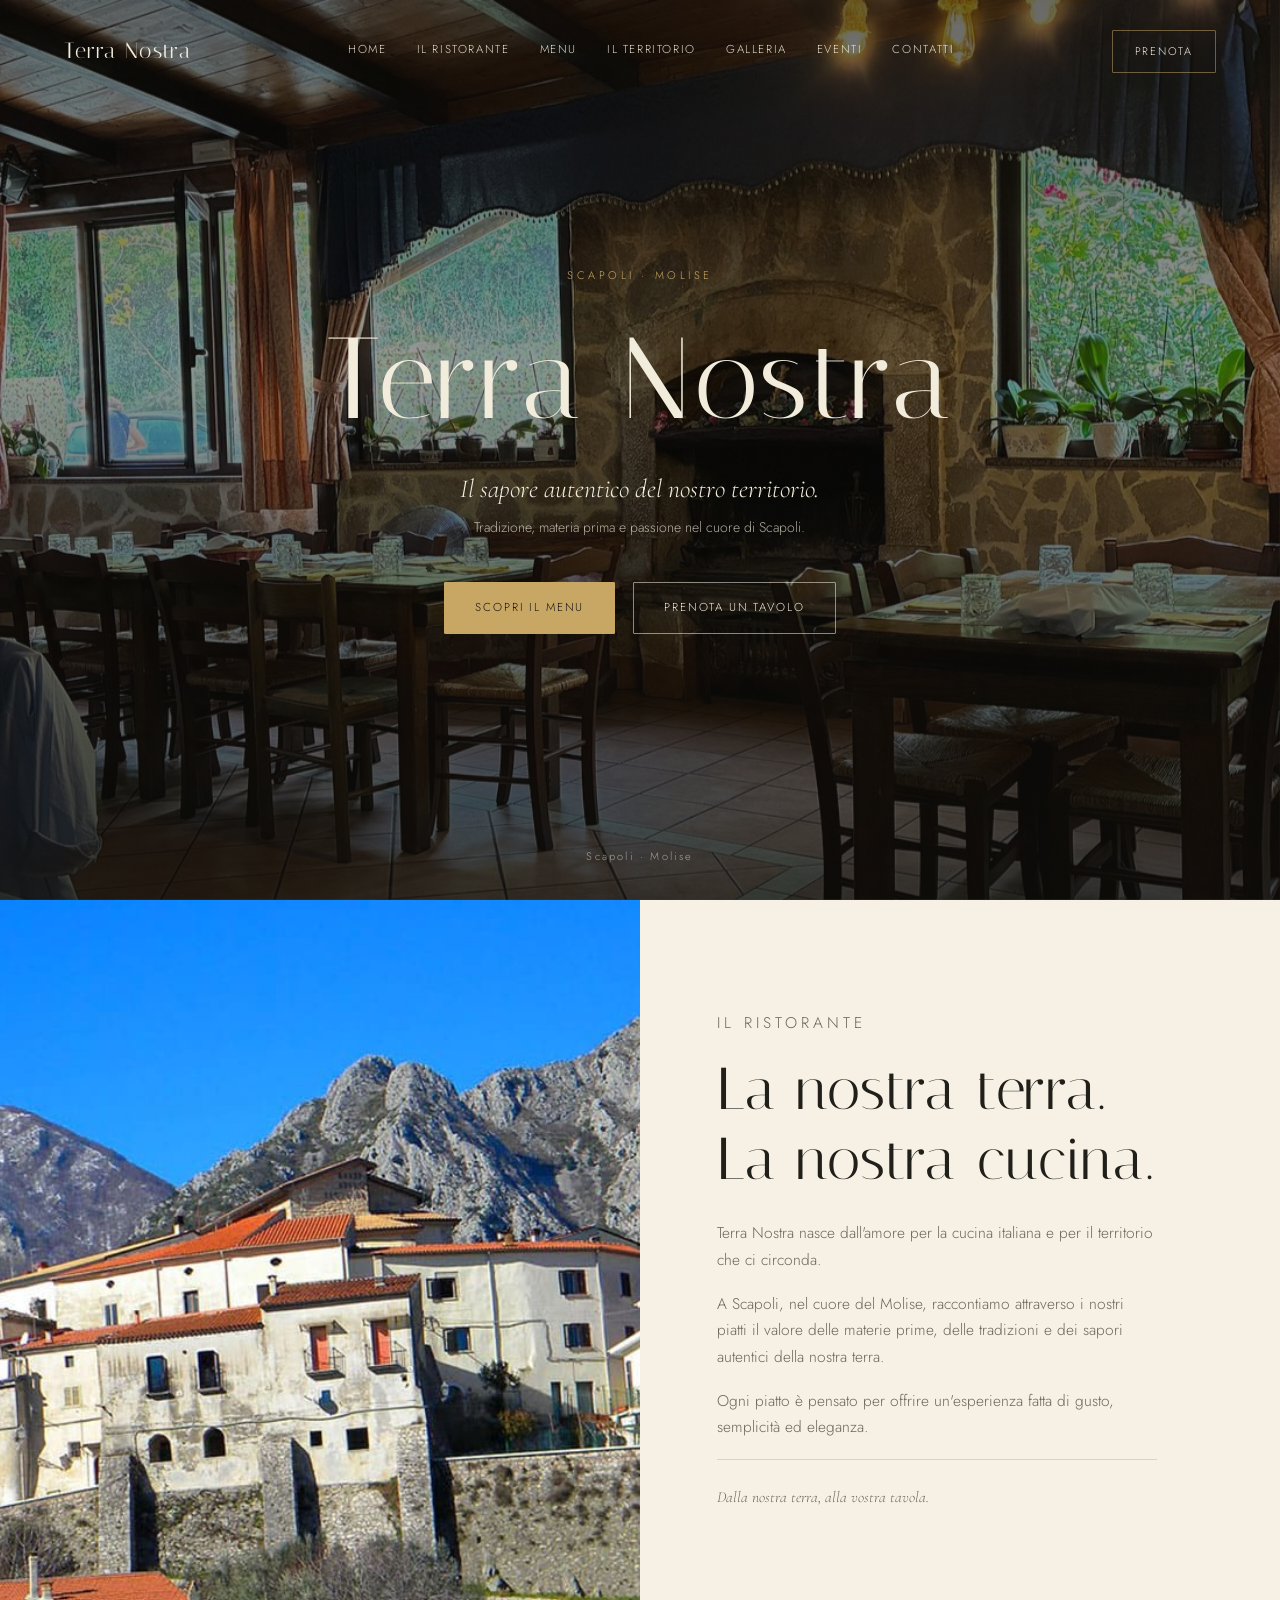
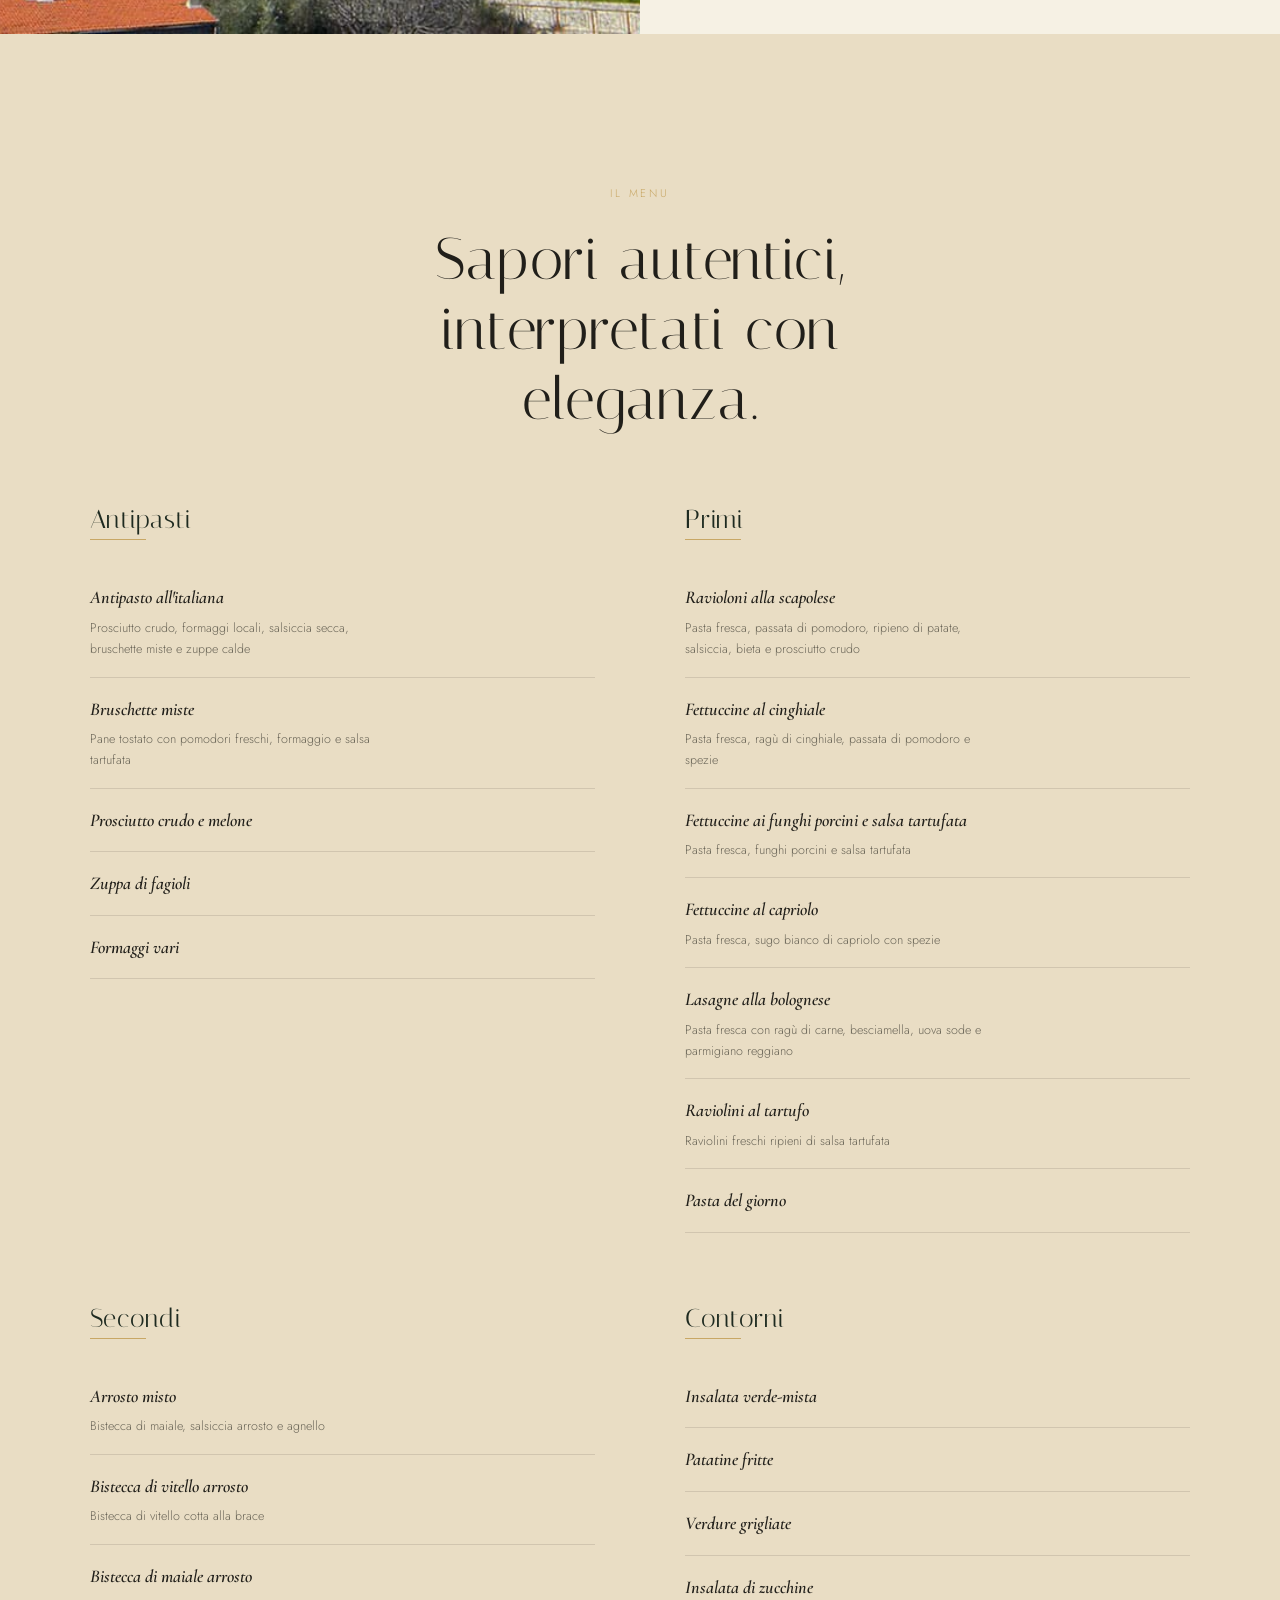
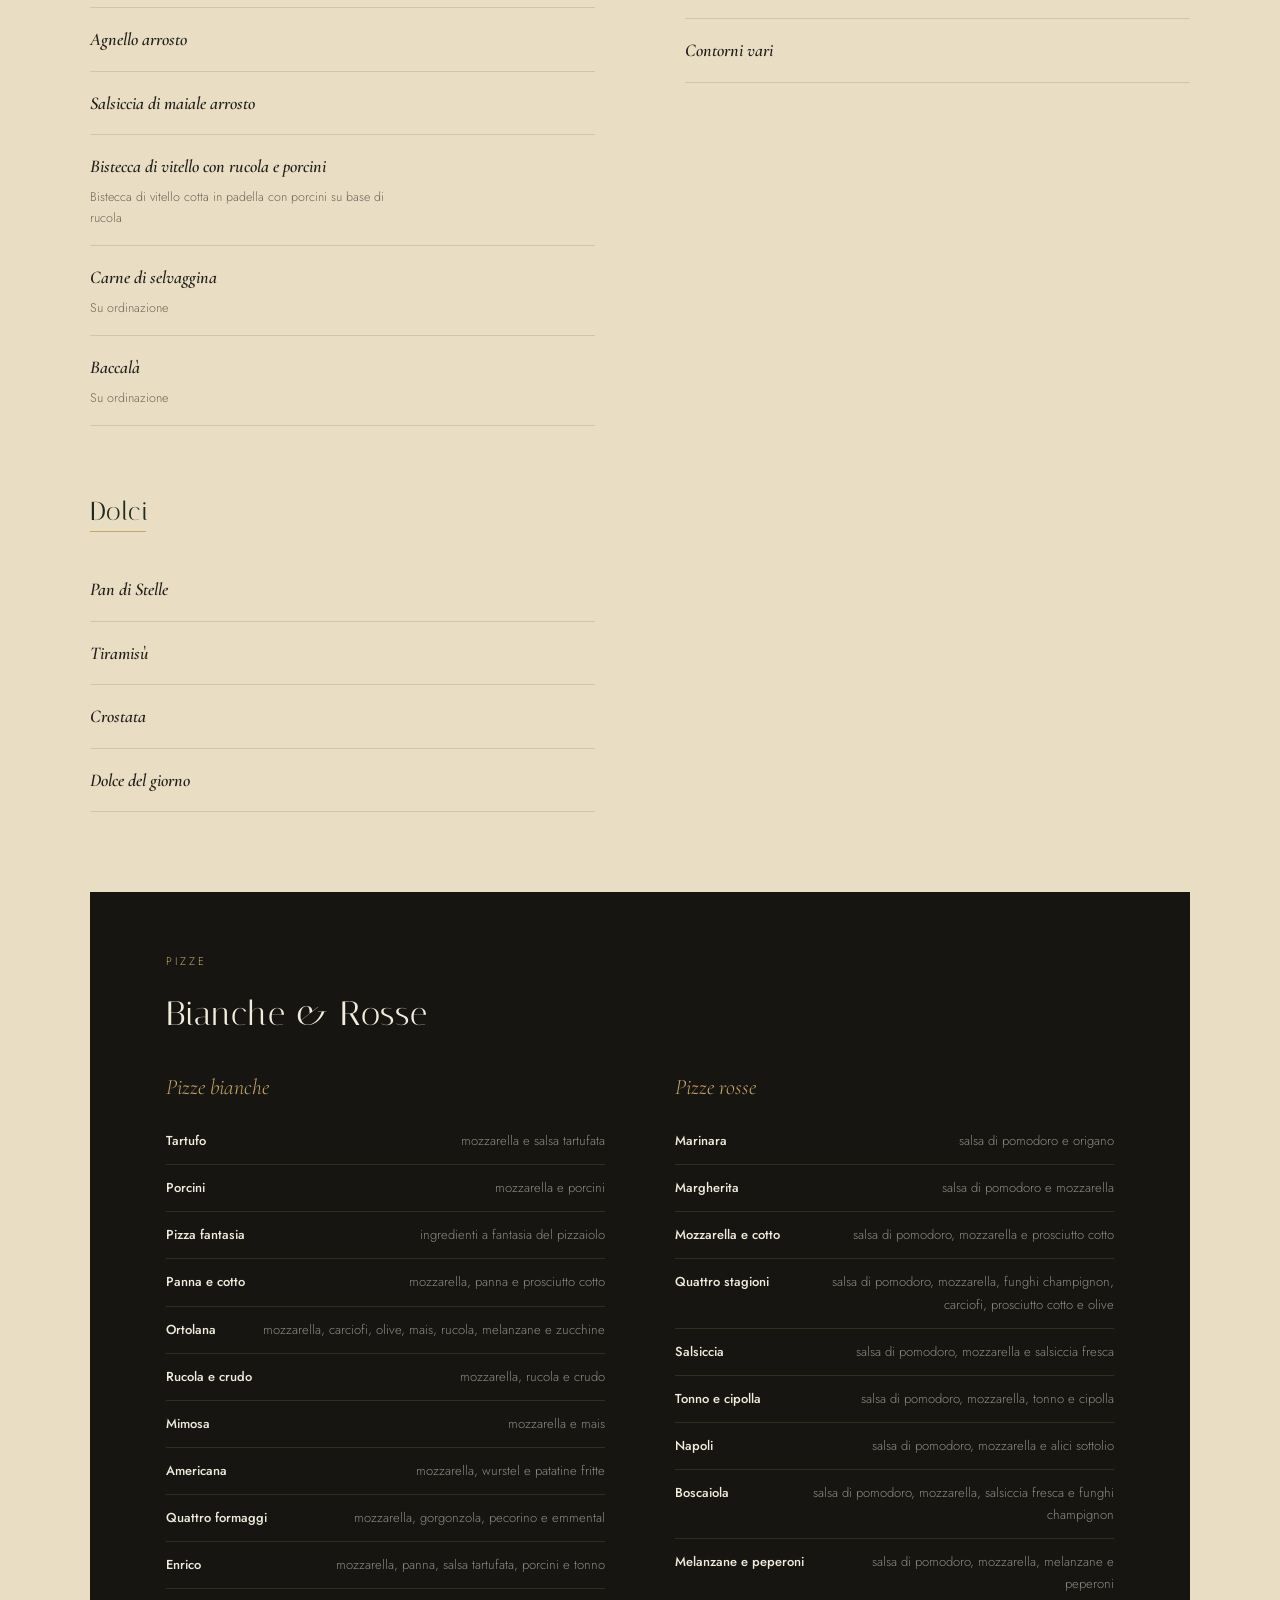
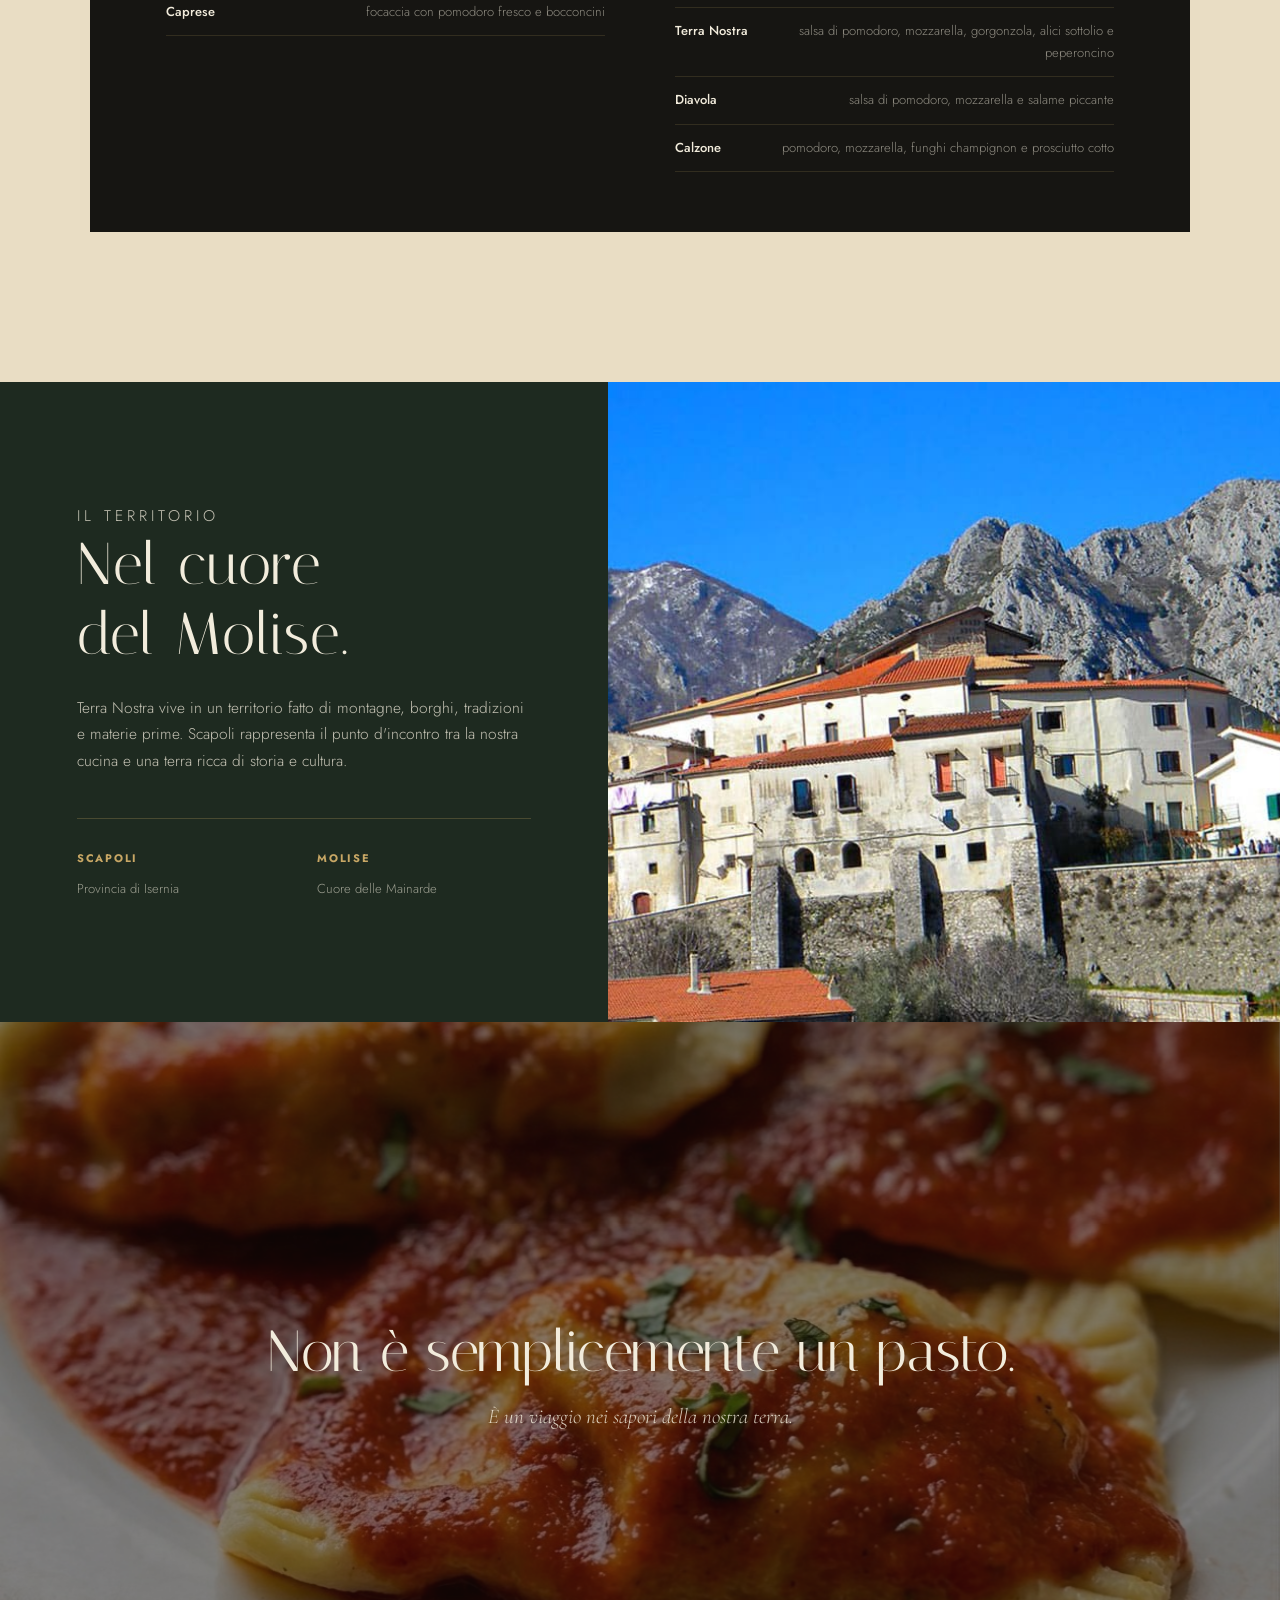
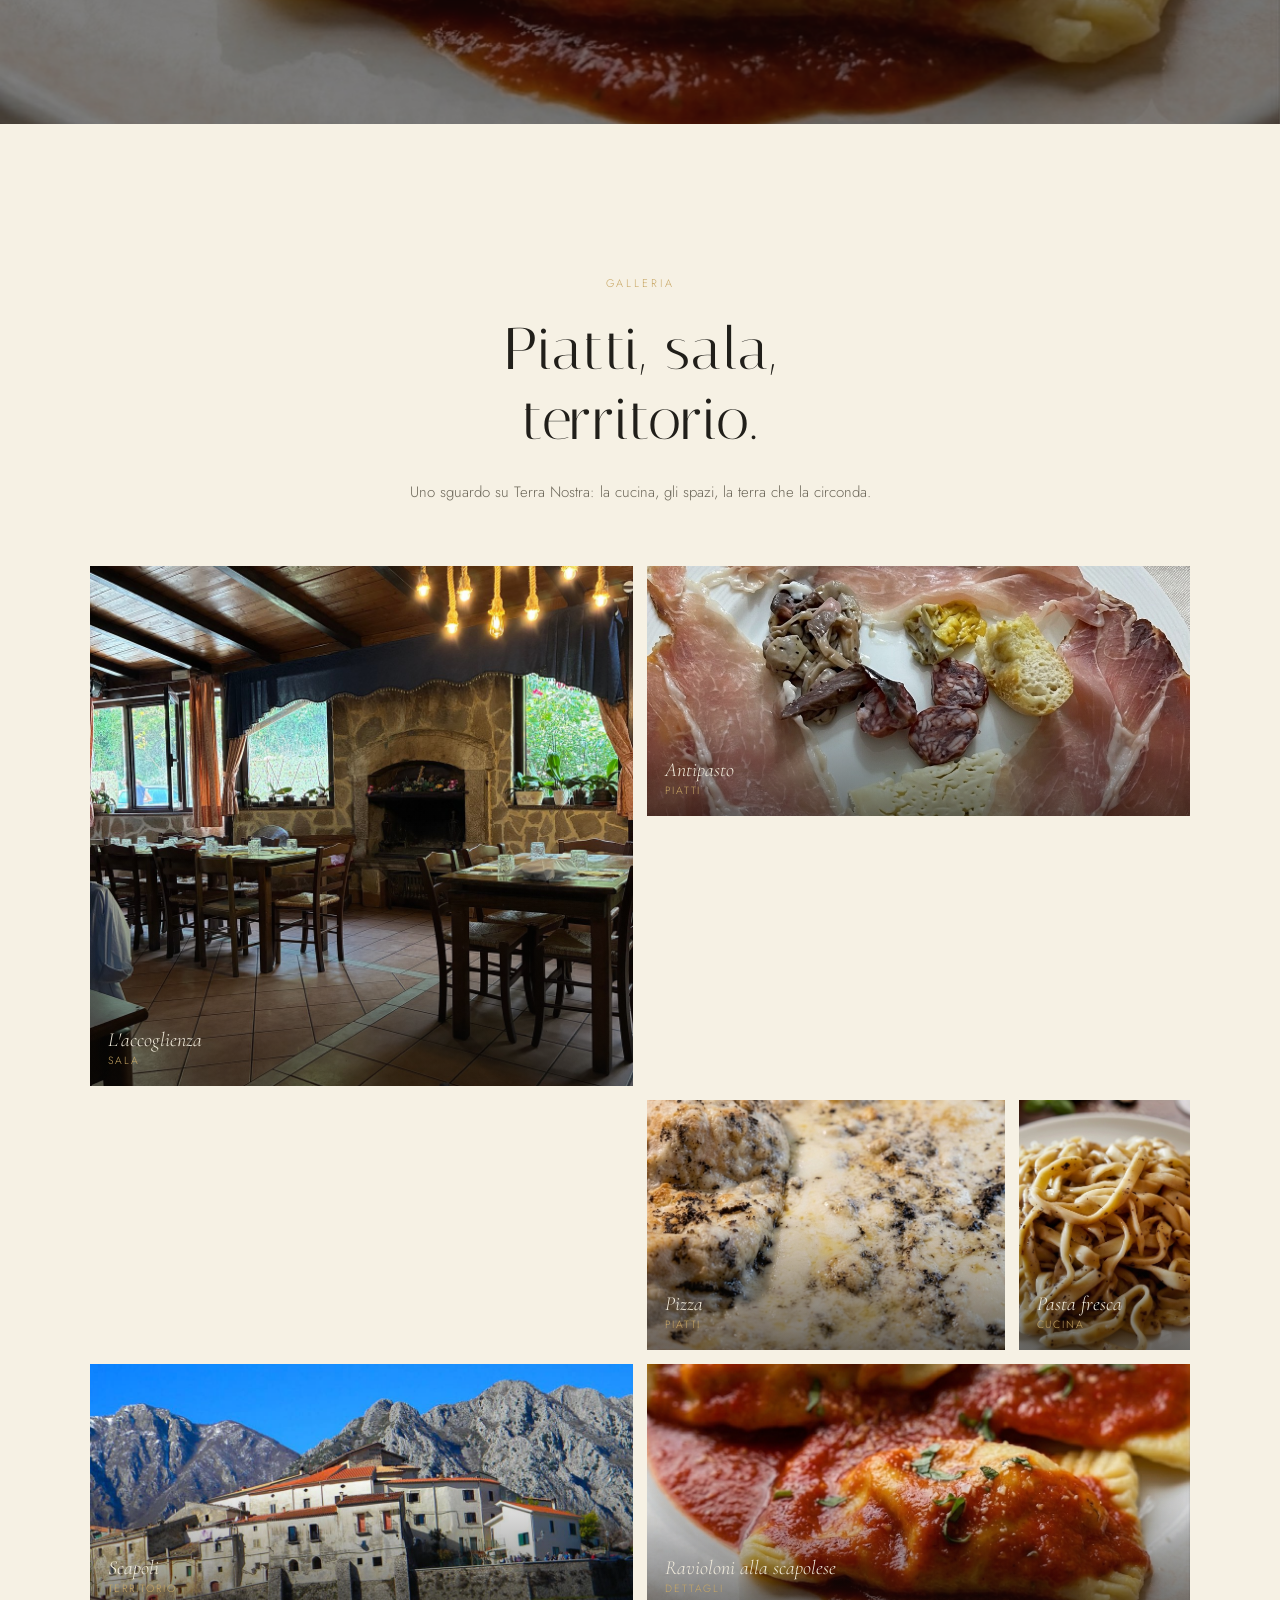
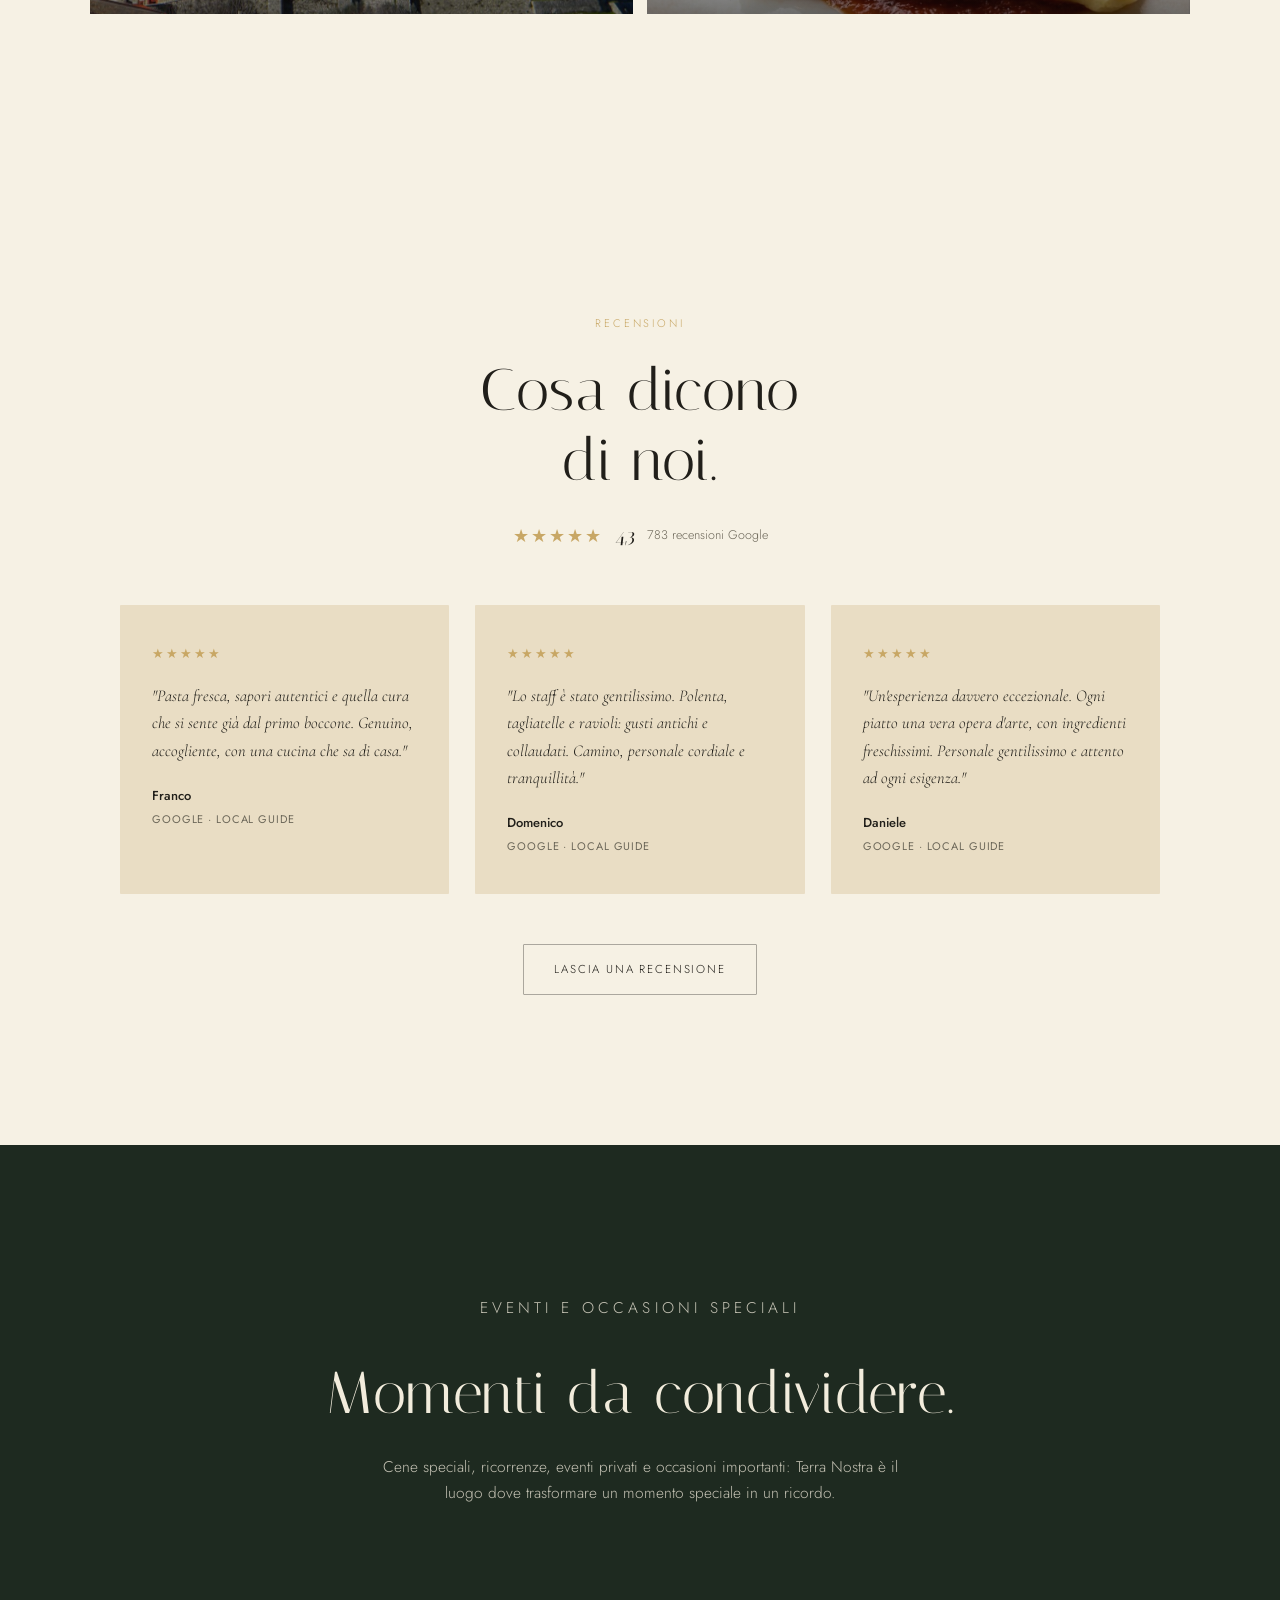
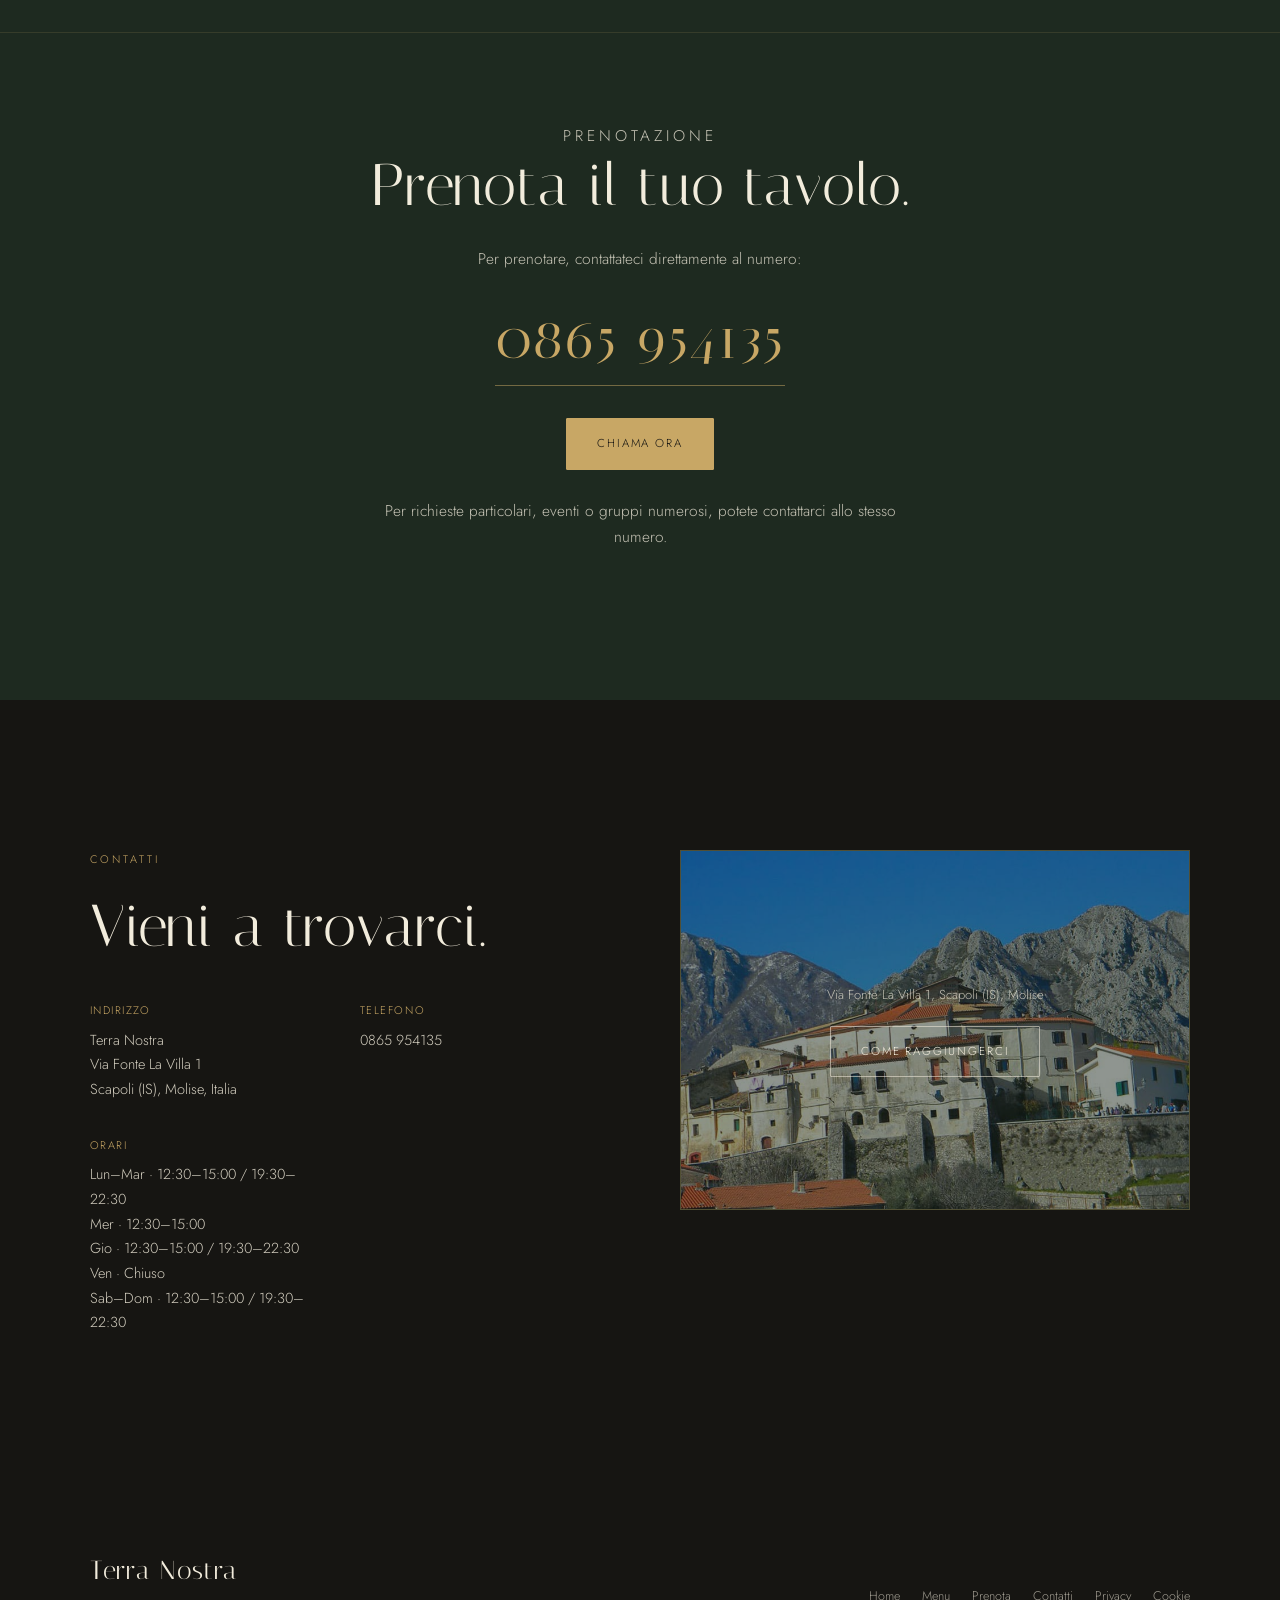
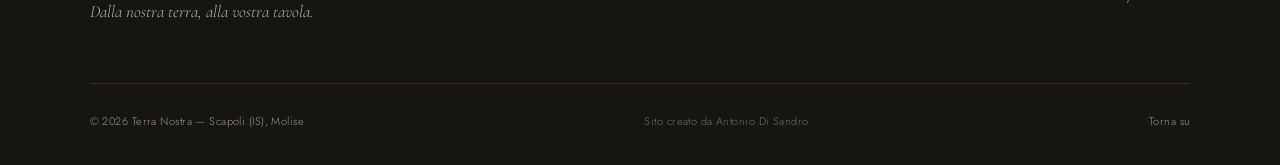
==== commit c282d673: "Update index.html" ====
--- a/index.html
+++ b/index.html
@@ -9,6 +9,8 @@
 <link rel="preconnect" href="https://fonts.gstatic.com" crossorigin>
 <link href="https://fonts.googleapis.com/css2?family=Italiana&family=Cormorant+Garamond:ital,wght@0,400;0,600;1,400;1,600&family=Jost:wght@300;400;500;600&display=swap" rel="stylesheet">
 <link rel="stylesheet" href="styles.css">
+<link rel="icon" type="image/png" href="/favicon.png">
+<link rel="apple-touch-icon" href="/favicon.png">
 </head>
 <body id="top">
 
--- a/styles.css
+++ b/styles.css
@@ -151,6 +151,23 @@
 .g-5{grid-column:1/4;height:250px}
 .g-6{grid-column:4/7;height:250px}
 
+/* Recensioni */
+.recensioni{background:var(--ivory)}
+.recensioni-head{text-align:center;max-width:560px;margin:0 auto 54px}
+.recensioni-head .eyebrow,.recensioni-head .title{text-align:center}
+.rating-badge{display:flex;align-items:center;justify-content:center;gap:12px;margin-top:22px;flex-wrap:wrap}
+.rating-stars{color:var(--champagne);font-size:18px;letter-spacing:2px}
+.rating-number{font:22px var(--display);color:var(--ink)}
+.rating-count{font-size:12.5px;color:var(--ink-muted)}
+.recensioni-grid{display:grid;grid-template-columns:repeat(3,1fr);gap:26px;max-width:1040px;margin:0 auto}
+.recensione-card{margin:0;background:var(--beige);padding:38px 32px;border-radius:1px}
+.recensione-card .stars{color:var(--champagne);font-size:13px;letter-spacing:2px;display:block;margin-bottom:18px}
+.recensione-card p{font:italic 300 16.5px/1.65 var(--editorial);color:var(--ink);margin:0 0 20px}
+.recensione-card cite{font-style:normal;font-size:13px;font-weight:500;color:var(--ink);display:block}
+.recensione-card cite span{display:block;font-size:11px;font-weight:400;letter-spacing:.08em;text-transform:uppercase;color:var(--ink-muted);margin-top:3px}
+.recensioni-cta{text-align:center;margin-top:50px}
+@media(max-width:820px){.recensioni-grid{grid-template-columns:1fr}}
+
 /* Eventi */
 .eventi{background:var(--pine);color:var(--cream-text);text-align:center;padding-bottom:90px}
 .eventi-in{max-width:640px;margin:0 auto}
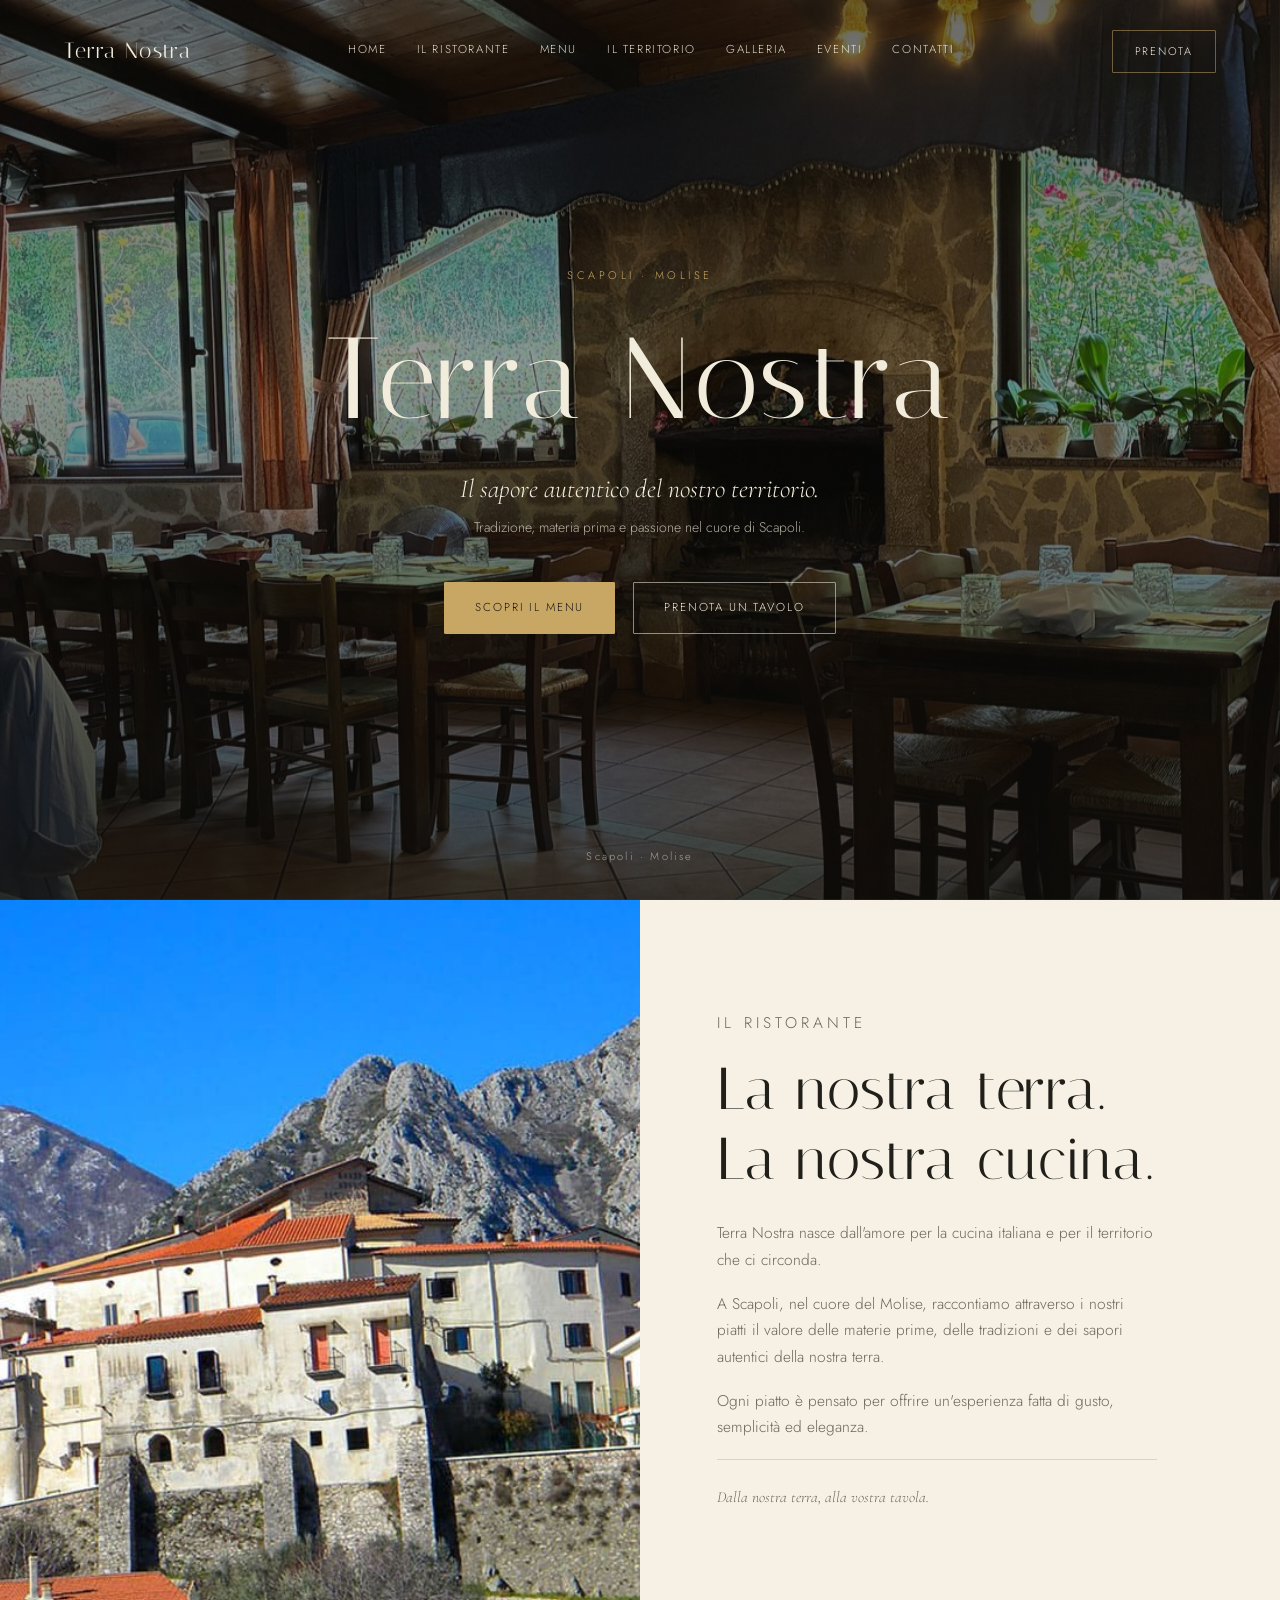
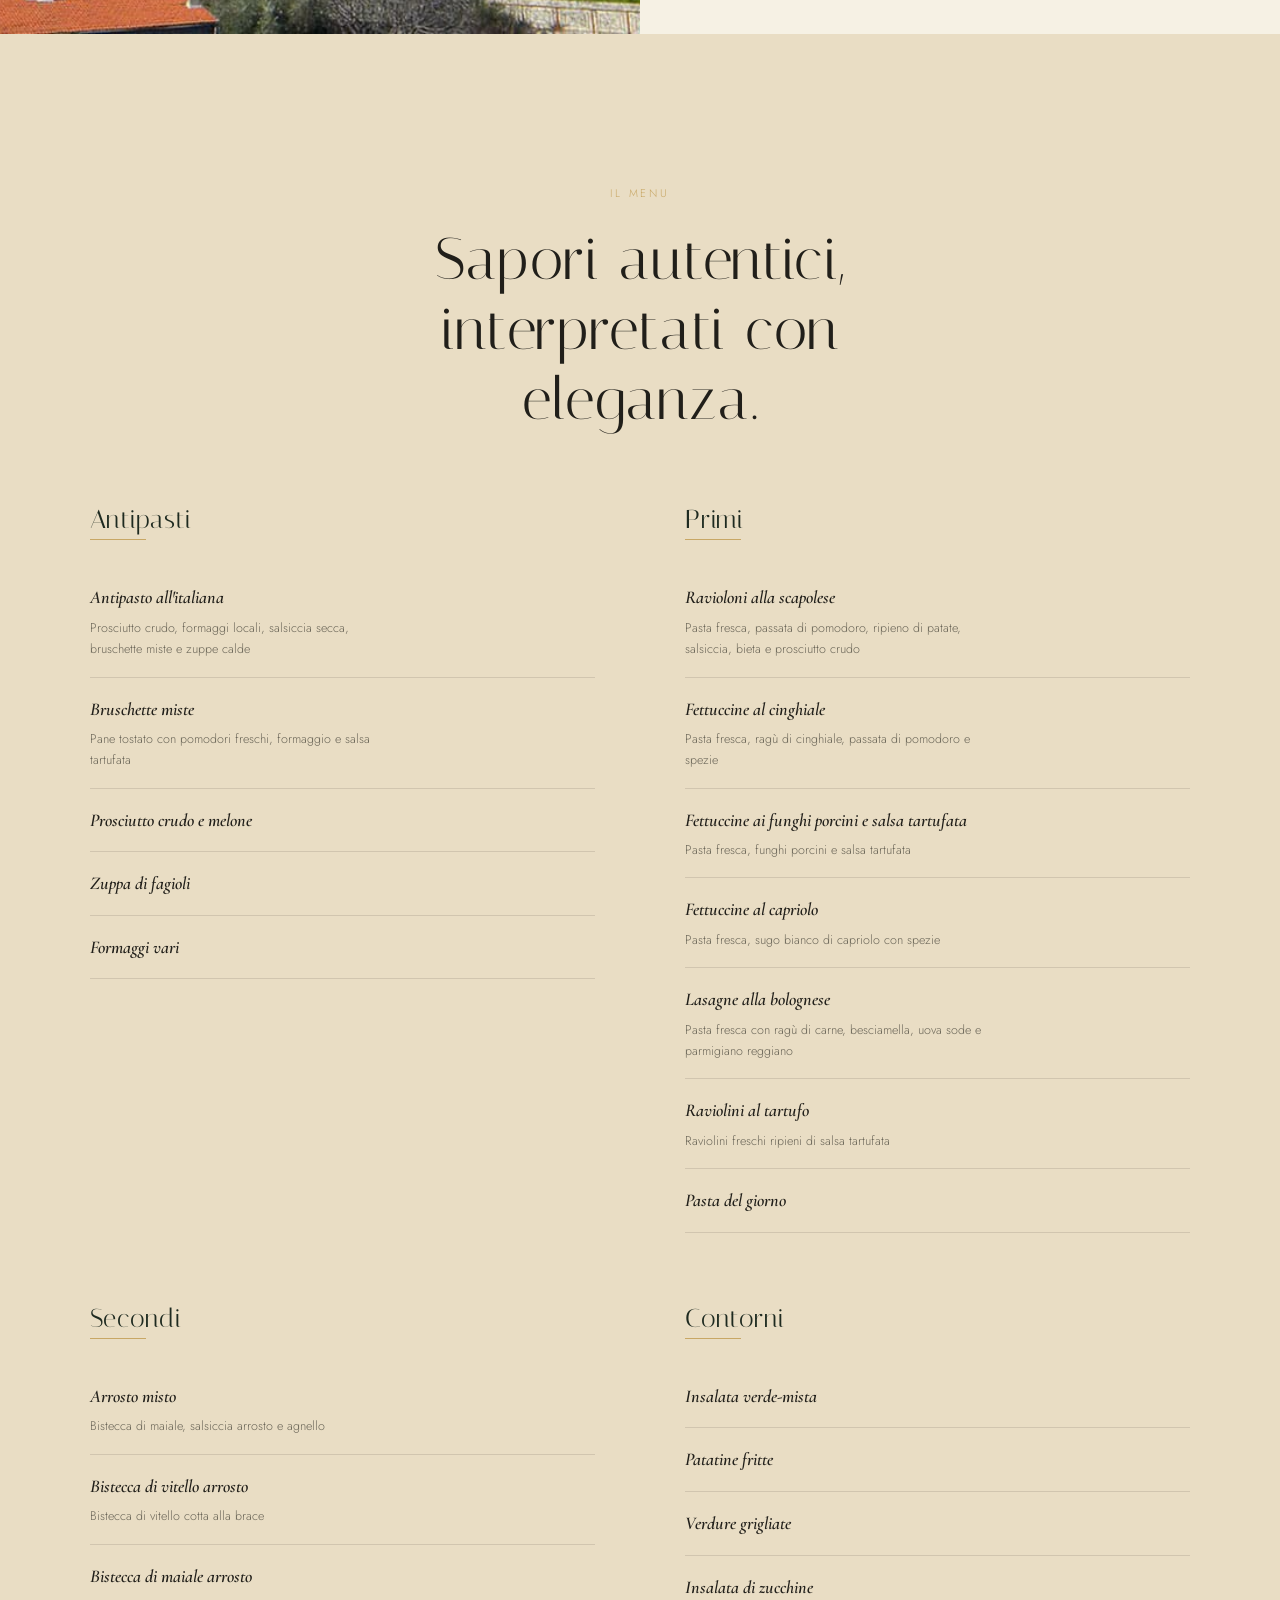
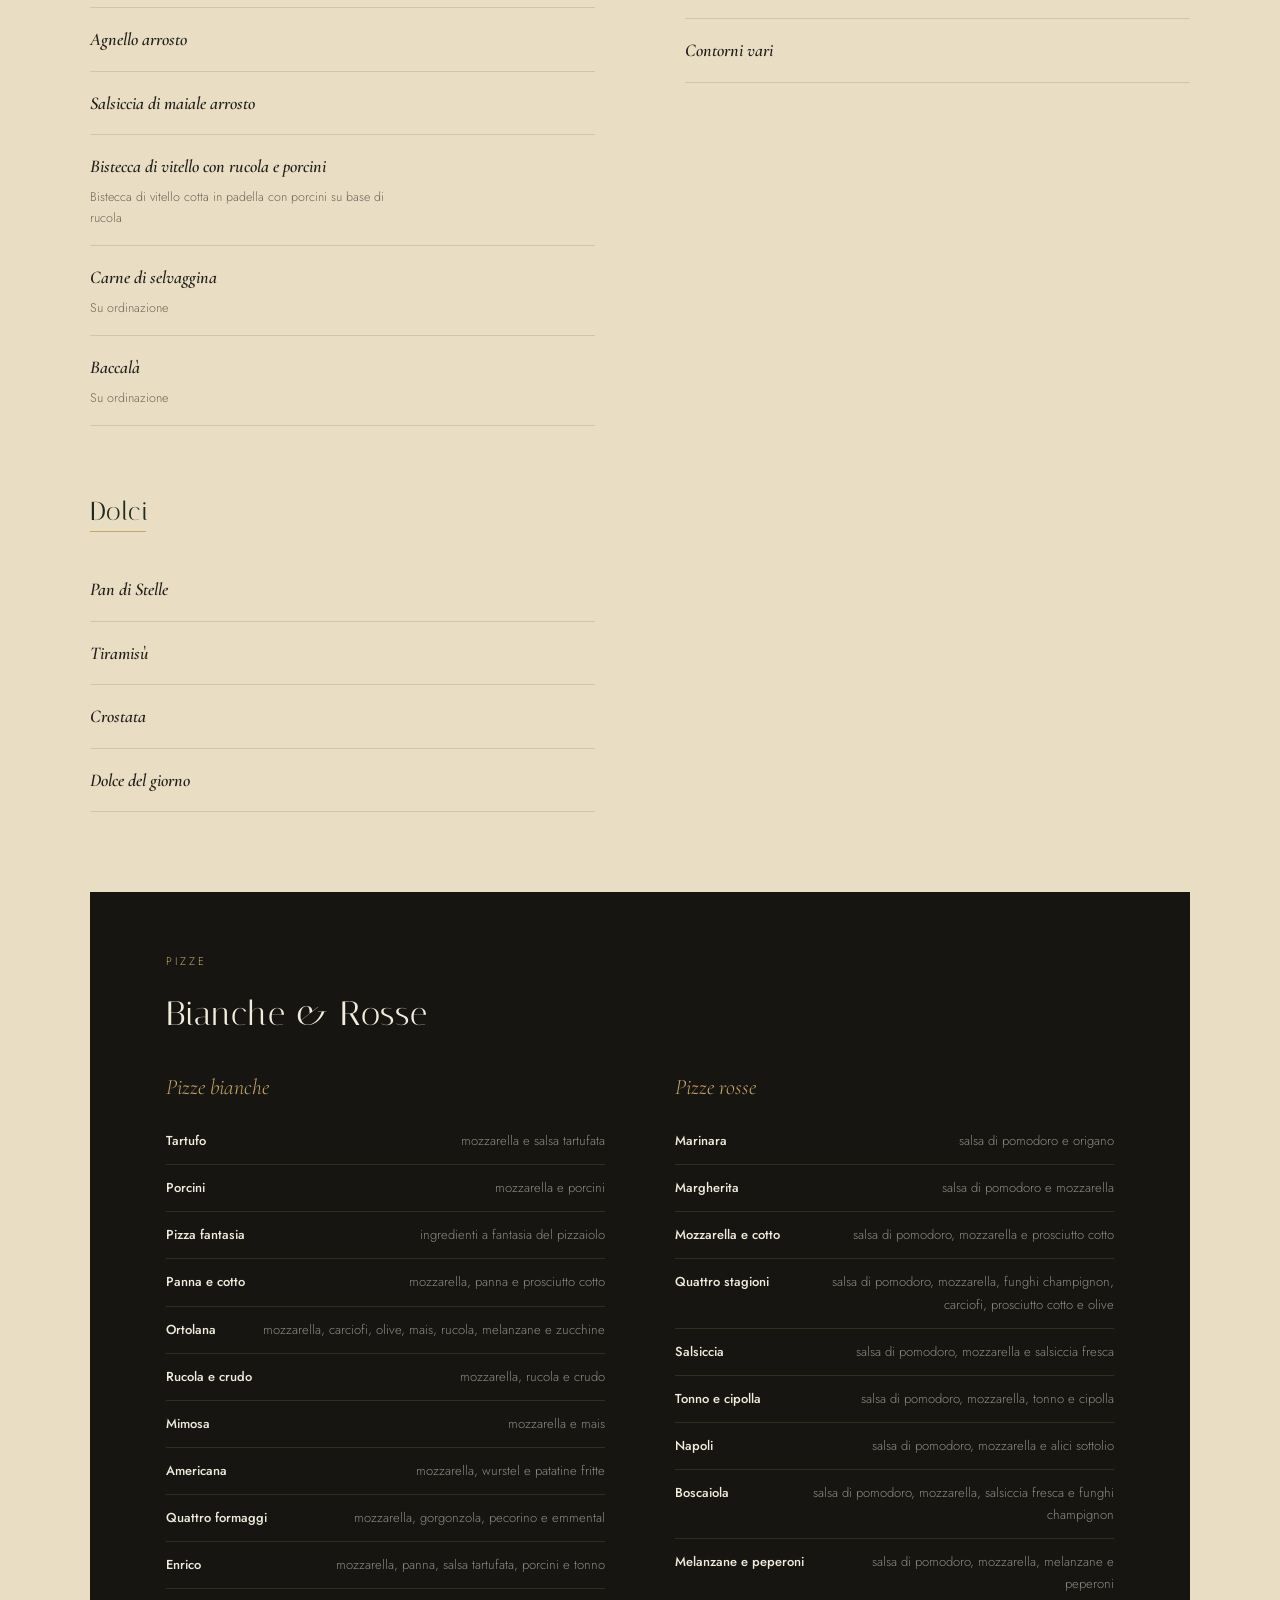
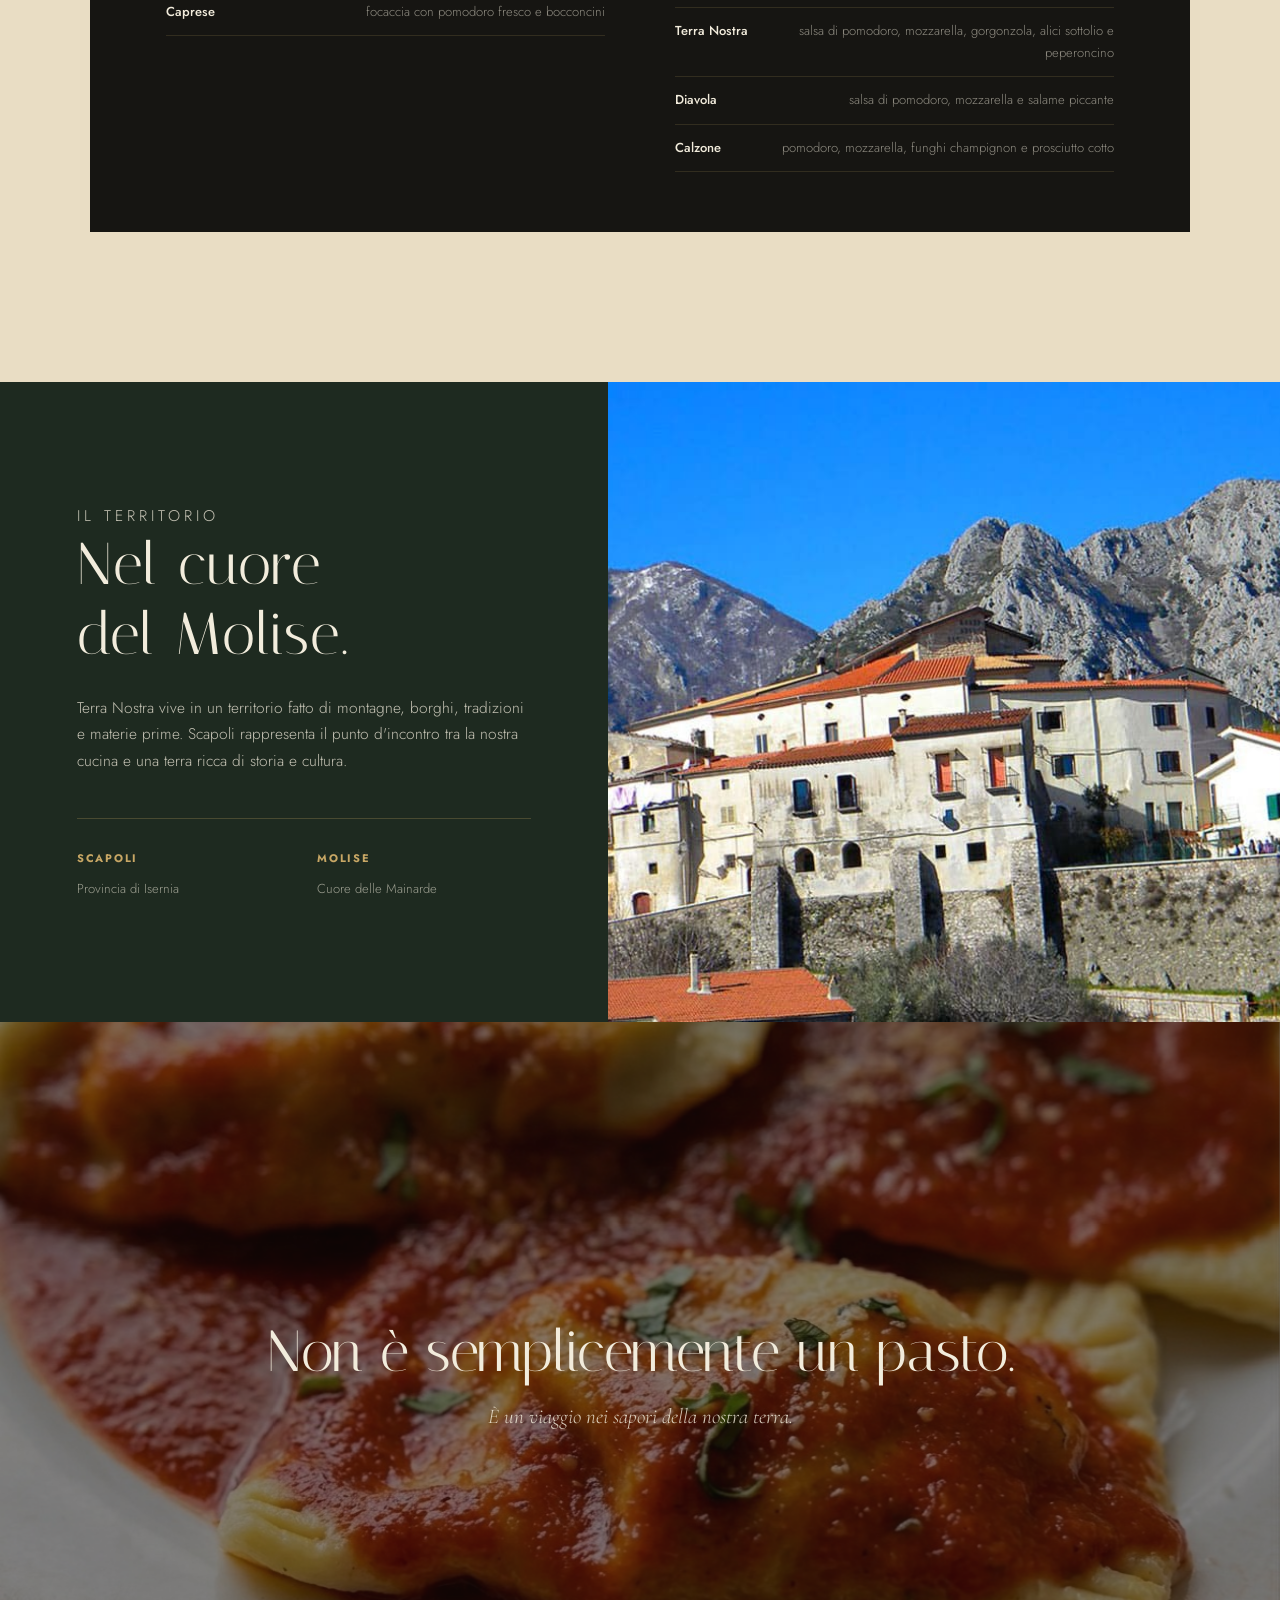
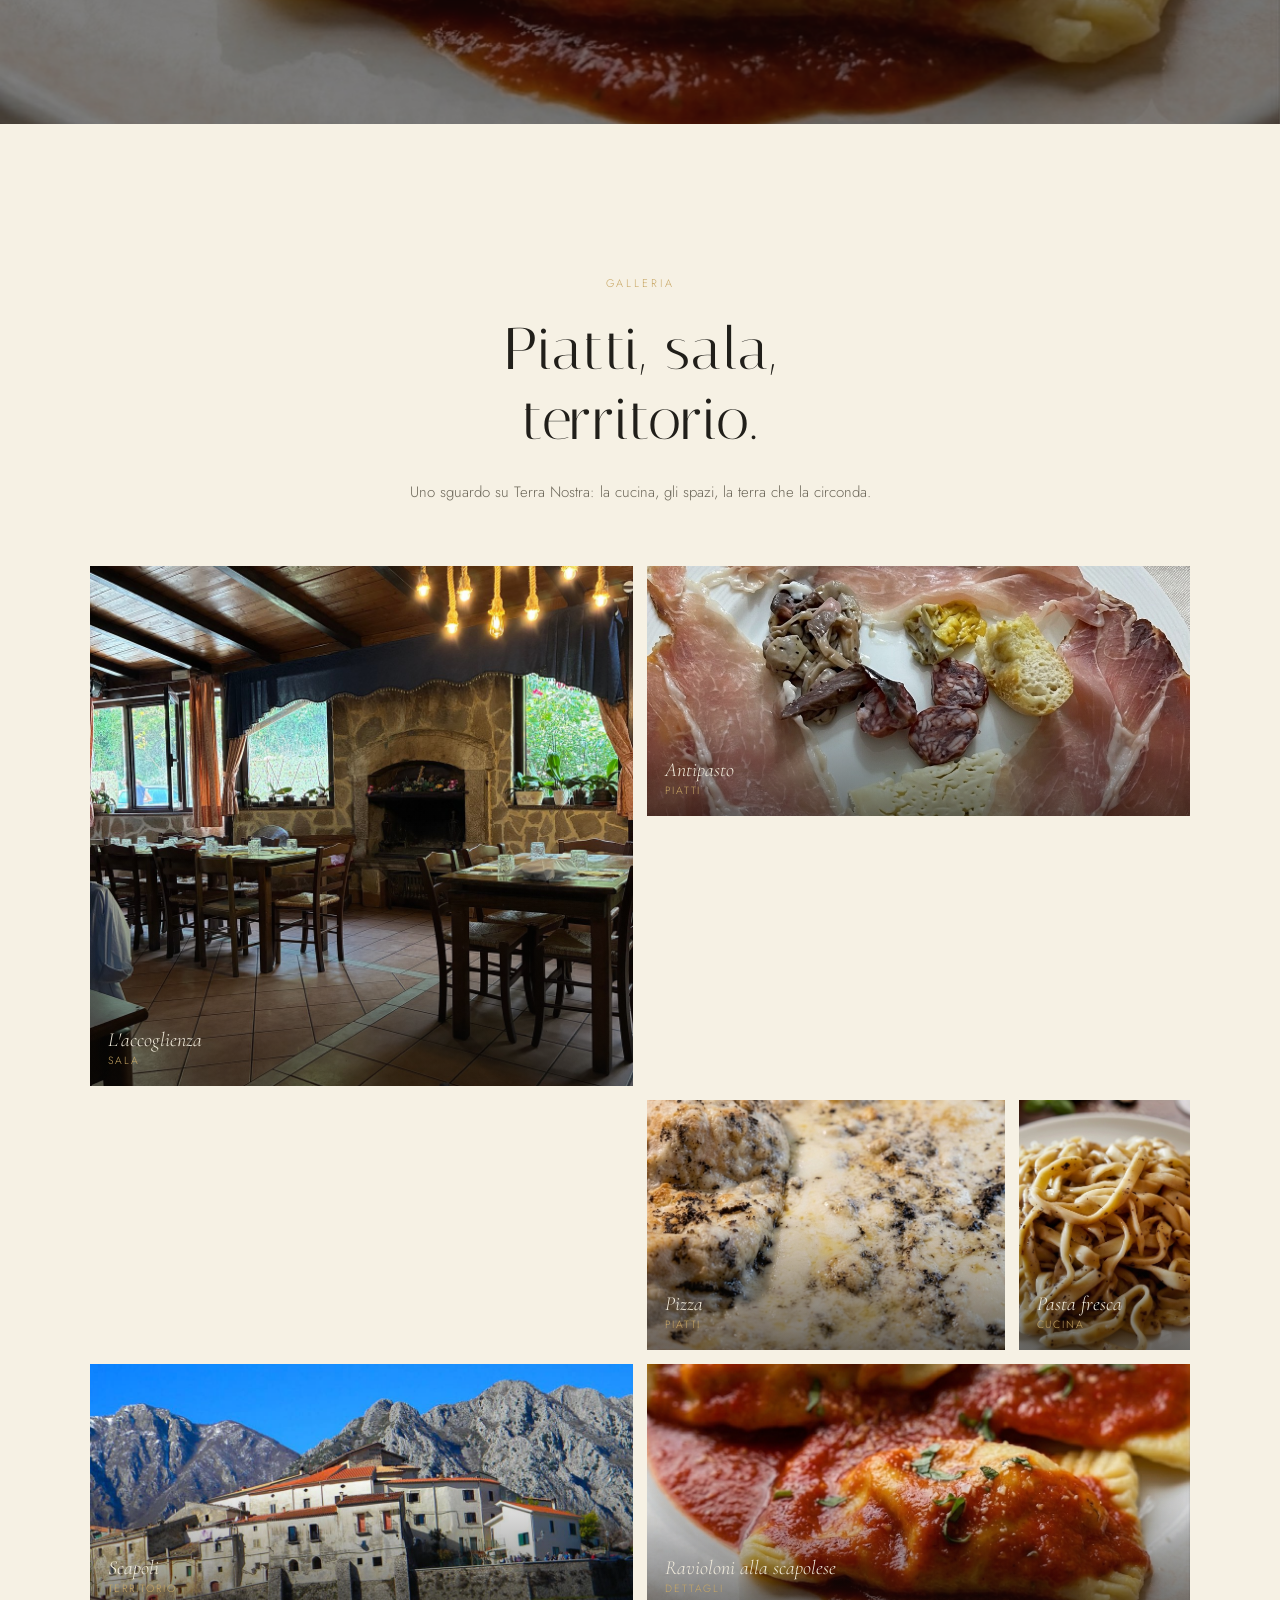
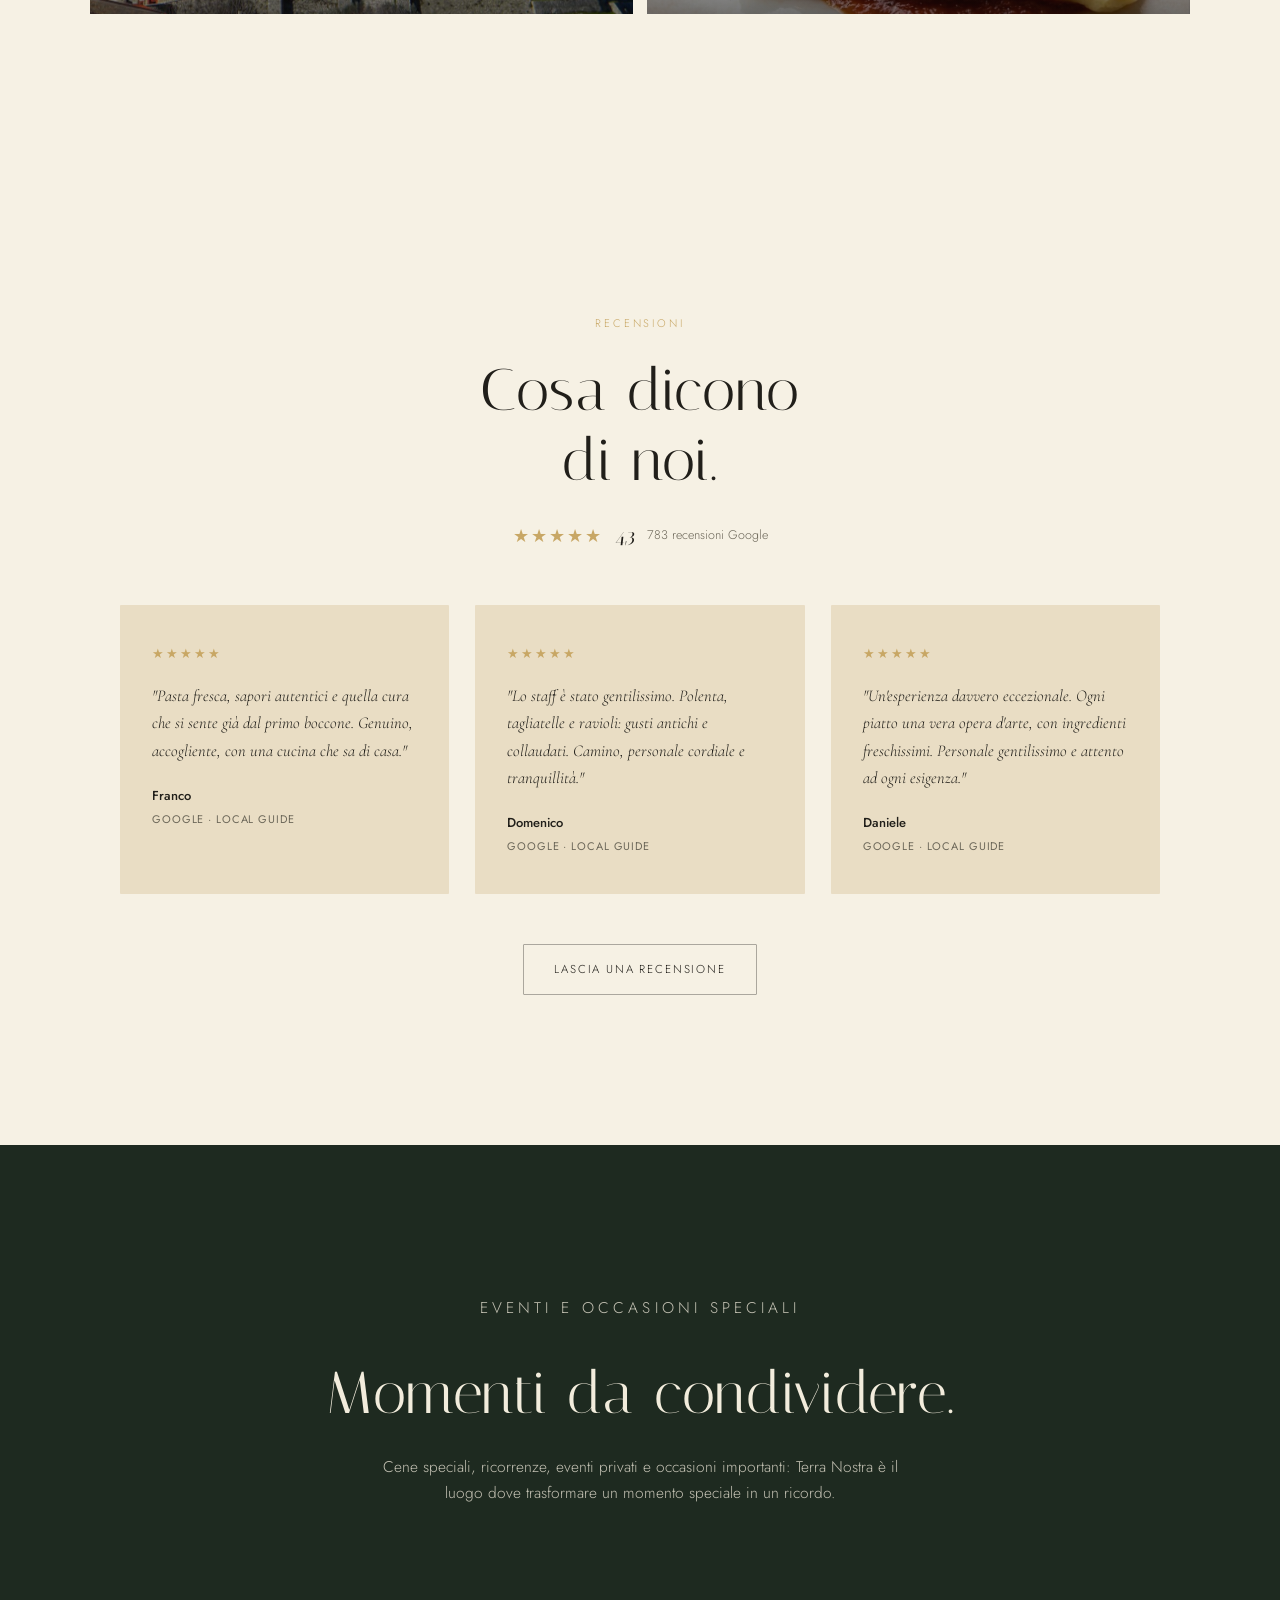
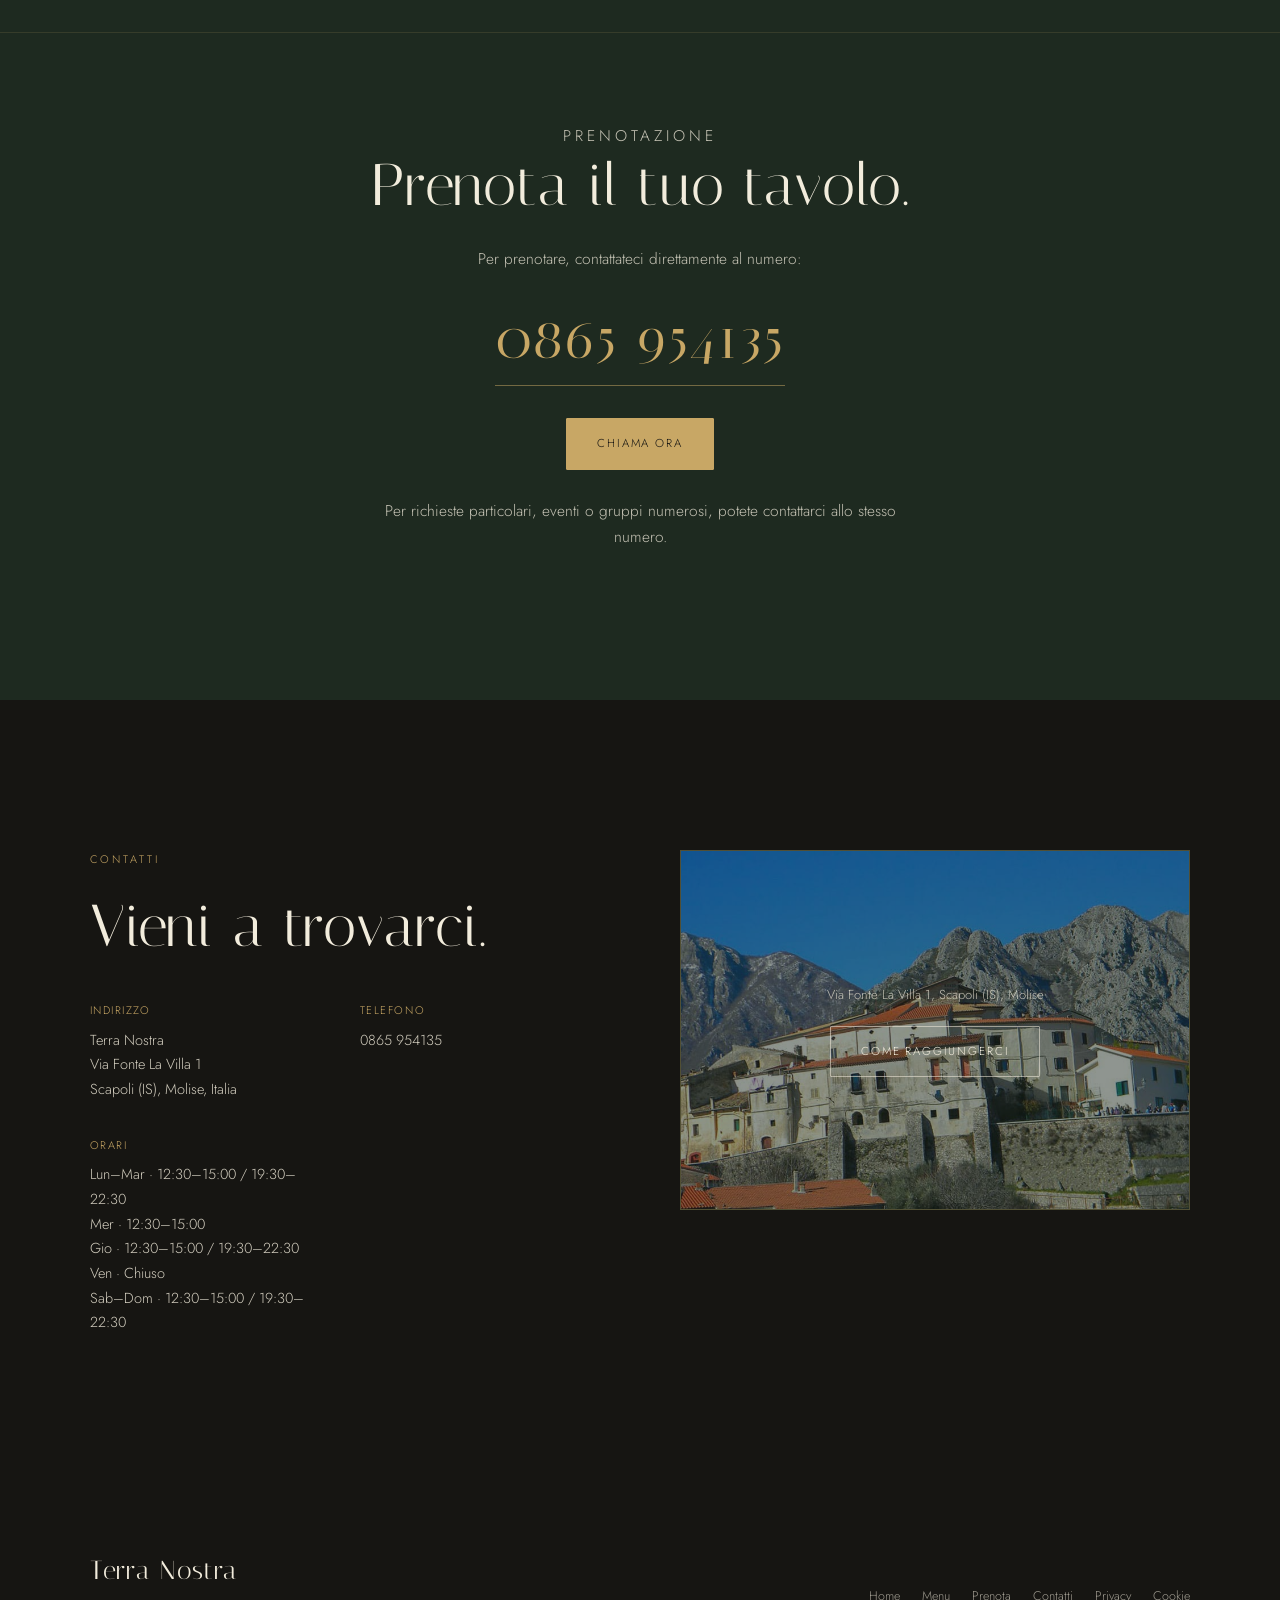
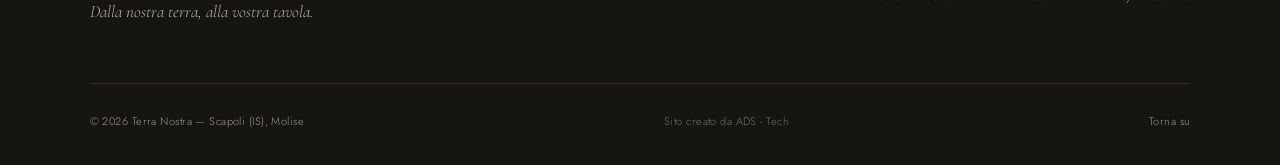
==== commit 5a53a904: "Update index.html" ====
--- a/index.html
+++ b/index.html
@@ -4,7 +4,7 @@
 <meta charset="utf-8">
 <meta name="viewport" content="width=device-width, initial-scale=1">
 <meta name="description" content="Terra Nostra — ristorante di alta cucina a Scapoli, nel cuore del Molise. Tradizione, materia prima e territorio.">
-<title>Terra Nostra · Scapoli, Molise</title>
+<title>Ristorante Terra Nostra Scapoli | Molise</title>
 <link rel="preconnect" href="https://fonts.googleapis.com">
 <link rel="preconnect" href="https://fonts.gstatic.com" crossorigin>
 <link href="https://fonts.googleapis.com/css2?family=Italiana&family=Cormorant+Garamond:ital,wght@0,400;0,600;1,400;1,600&family=Jost:wght@300;400;500;600&display=swap" rel="stylesheet">
@@ -293,7 +293,7 @@
   </div>
   <div class="footer-bottom">
     <span>© <span id="year"></span> Terra Nostra — Scapoli (IS), Molise</span>
-    <span class="footer-credit">Sito creato da Antonio Di Sandro</span>
+    <span class="footer-credit">Sito creato da ADS - Tech</span>
     <a href="#top" id="back-to-top">Torna su</a>
   </div>
 </footer>
